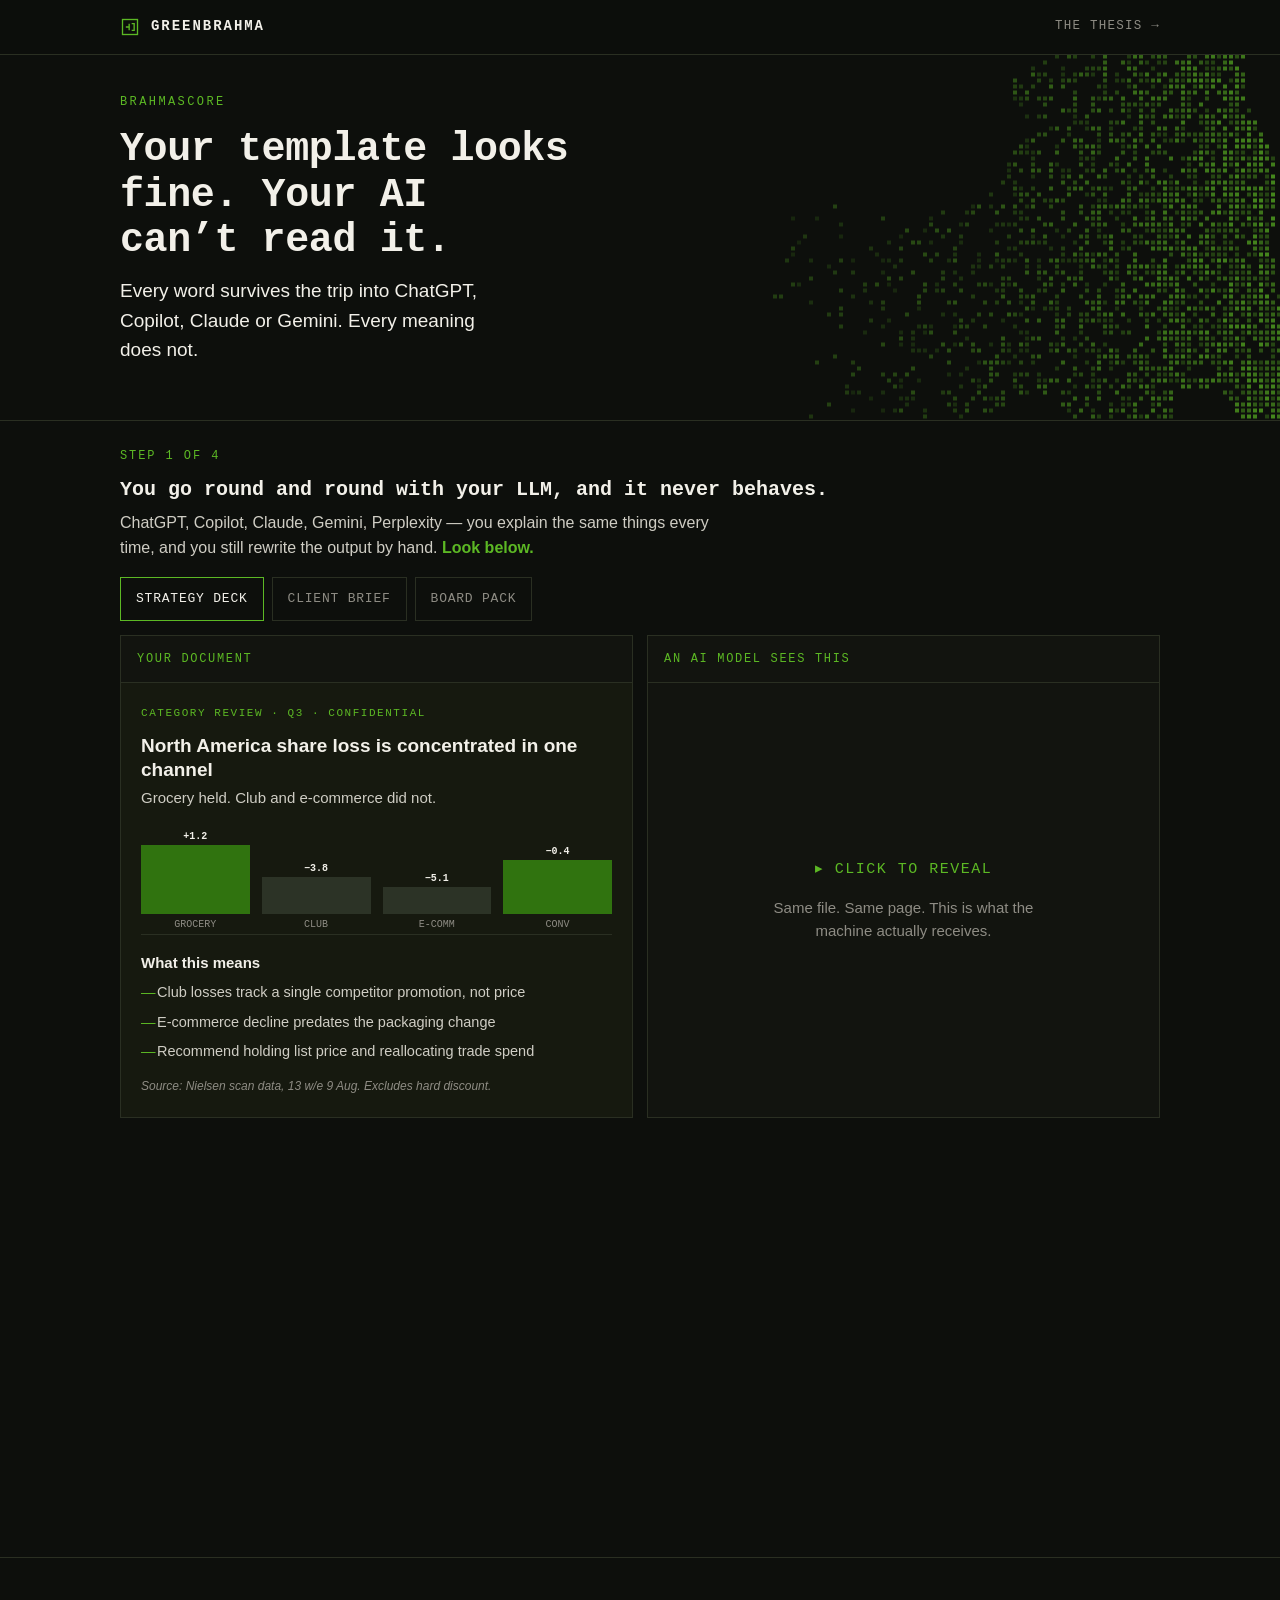
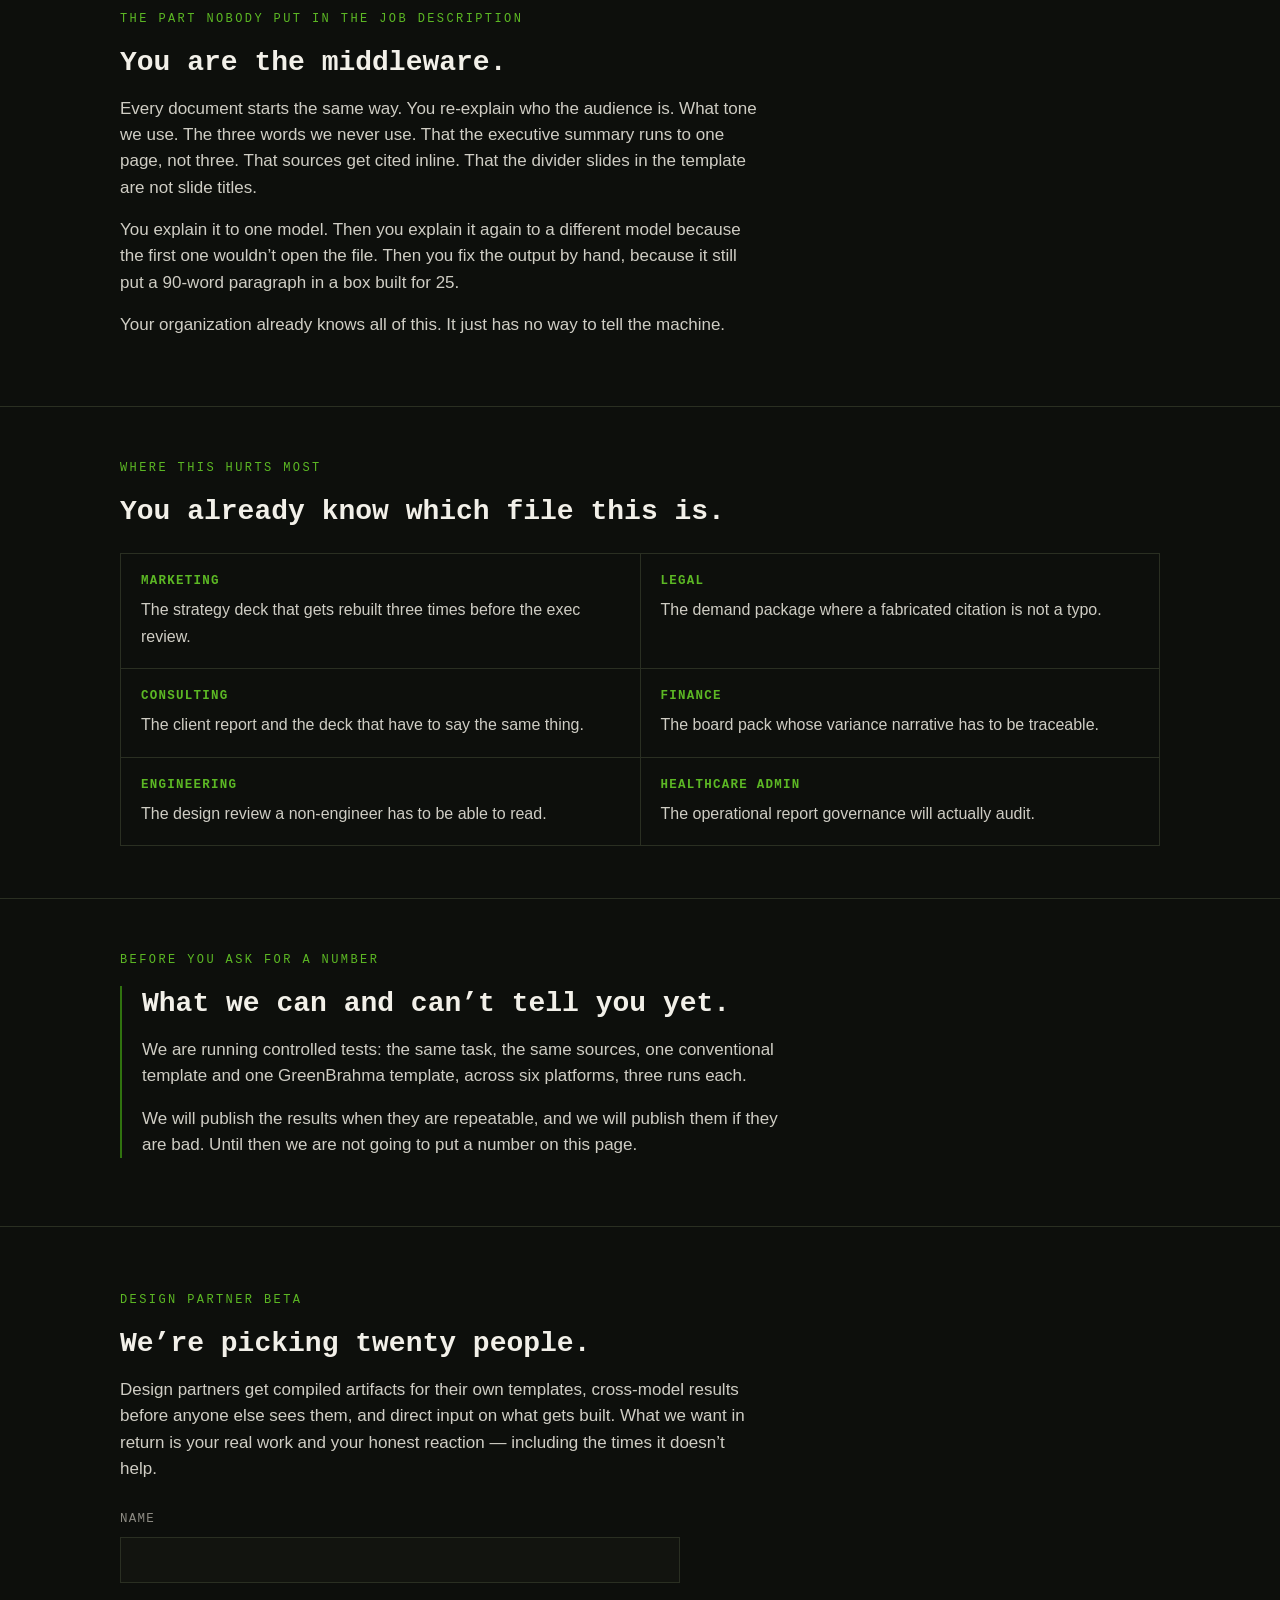
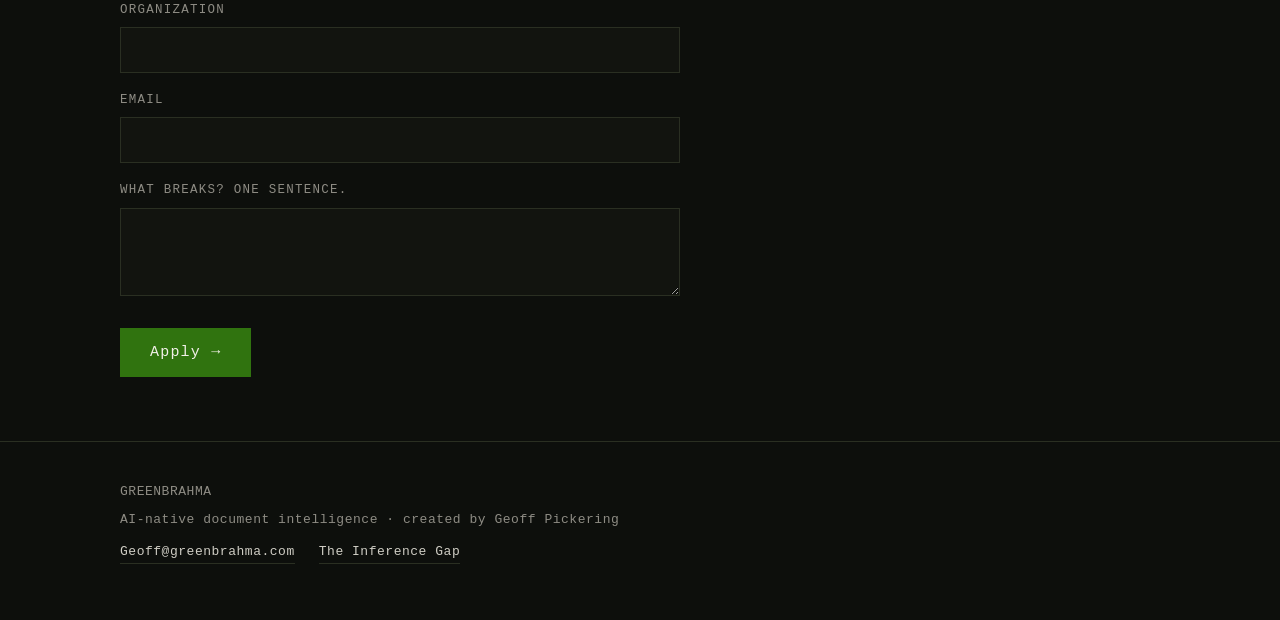
==== index.html @ 303eace9 "Hero: dithered mark as persistent background band; remove intro splash - the mark is sampled into a " ====
<!DOCTYPE html>
<html lang="en">
<head>
<meta charset="UTF-8" />
<meta name="viewport" content="width=device-width, initial-scale=1.0" />
<title>GreenBrahma — Make your templates readable by AI</title>
<meta name="description" content="Your Word and PowerPoint templates look fine to a person and mean almost nothing to a machine. See what an AI model actually receives." />
<meta property="og:type" content="website" />
<meta property="og:title" content="Your template looks fine. Your AI can't read it." />
<meta property="og:description" content="Every word survives. Every meaning does not. See what an AI model actually receives from your document." />

<style>
  :root{
    --ground:#0d0f0c;
    --ground-2:#12140f;
    --paper:#16190f;
    --ink:#f2f0e9;
    --ink-2:#cfcdc4;
    --ink-dim:#8e8c84;
    --green:#30730f;
    --green-lit:#5cb824;
    --rule:#2a2f22;
    --mono:'SFMono-Regular',ui-monospace,'Menlo','Consolas','Liberation Mono',monospace;
    --sans:-apple-system,BlinkMacSystemFont,'Segoe UI',Helvetica,Arial,sans-serif;
  }
  *{box-sizing:border-box;margin:0;padding:0}
  html{scroll-behavior:smooth}
  body{background:var(--ground);color:var(--ink);font-family:var(--sans);
    font-size:17px;line-height:1.55;-webkit-font-smoothing:antialiased;overflow-x:hidden}
  .wrap{max-width:1080px;margin:0 auto;padding:0 20px}
  .dim{color:var(--ink-2)}

  header{border-bottom:1px solid var(--rule);padding:16px 0;position:sticky;top:0;
    background:rgba(13,15,12,.94);backdrop-filter:blur(6px);z-index:20}
  header .wrap{display:flex;align-items:center;justify-content:space-between;gap:16px}
  .brand{display:flex;align-items:center;gap:11px;font-family:var(--mono);
    letter-spacing:.14em;font-size:14px;font-weight:600}
  .glyph{width:20px;height:20px;flex:none}
  .navback{font-family:var(--mono);font-size:12.5px;letter-spacing:.1em;
    color:var(--ink-dim);text-decoration:none}
  .navback:hover{color:var(--ink)}

  section{padding:52px 0;border-bottom:1px solid var(--rule)}
  section.hero{padding:26px 0 44px;border-bottom:1px solid var(--rule)}
  .eyebrow{font-family:var(--mono);font-size:12px;letter-spacing:.2em;
    text-transform:uppercase;color:var(--green-lit);margin-bottom:16px}
  h1{font-family:var(--mono);font-weight:600;font-size:clamp(26px,4.6vw,40px);
    line-height:1.14;letter-spacing:-.01em;margin-bottom:14px;max-width:20ch}
  h2{font-family:var(--mono);font-weight:600;font-size:clamp(21px,3.4vw,28px);
    line-height:1.25;margin-bottom:16px}
  p{margin-bottom:16px;max-width:68ch;color:var(--ink-2)}
  p.lead{font-size:19px;color:var(--ink);margin-bottom:22px}

 ---------- */
.primary{border:1px solid var(--green);background:var(--ground-2);
  padding:20px 22px;margin-bottom:16px}
.step{font-family:var(--mono);font-size:12px;letter-spacing:.16em;
  color:var(--green-lit);margin-bottom:10px}
.primary h2{font-size:20px;line-height:1.35;font-weight:600;margin-bottom:8px}
.primary p{color:var(--ink-2);font-size:16px;max-width:70ch}
.primary .cue{color:var(--green-lit);font-weight:600}

/* ---------- doc tabs ---------- */
.tabs{display:flex;flex-wrap:wrap;gap:8px;margin-bottom:14px}
.tab{font-family:var(--mono);font-size:13px;letter-spacing:.06em;background:transparent;
  color:var(--ink-dim);border:1px solid var(--rule);padding:11px 15px;cursor:pointer;
  min-height:44px}
.tab[aria-pressed="true"]{color:var(--ink);border-color:var(--green-lit)}
.tab:hover{color:var(--ink)}
.tab:focus-visible{outline:2px solid var(--green-lit);outline-offset:2px}

/* ---------- panes ---------- */
.panes{display:grid;grid-template-columns:1fr;gap:14px}
@media(min-width:900px){.panes{grid-template-columns:1fr 1fr}}
.pane{border:1px solid var(--rule);background:var(--ground-2);display:flex;flex-direction:column}
.pane-head{font-family:var(--mono);font-size:12px;letter-spacing:.14em;color:var(--green-lit);
  padding:14px 16px;border-bottom:1px solid var(--rule)}
.paper{background:var(--paper);padding:22px 20px;flex:1;min-height:340px;position:relative;
  overflow:hidden}

/* ---------- the closed right pane ---------- */
.shut{all:unset;display:flex;flex-direction:column;align-items:center;justify-content:center;
  gap:14px;flex:1;min-height:340px;cursor:pointer;background:var(--ground-2);
  text-align:center;padding:30px}
.shut:focus-visible{outline:2px solid var(--green-lit);outline-offset:-4px}
.shut .lock{font-family:var(--mono);font-size:15px;letter-spacing:.1em;color:var(--green-lit)}
.shut .hint{font-size:15px;color:var(--ink-dim);max-width:32ch}
.shut:hover .lock{color:var(--ink)}

/* ---------- document rendering: human ---------- */
.d-title{font-size:19px;font-weight:700;line-height:1.25;margin-bottom:4px}
.d-kicker{font-family:var(--mono);font-size:11px;letter-spacing:.14em;color:var(--green-lit);
  margin-bottom:12px}
.d-sub{font-size:15px;color:var(--ink-2);margin-bottom:16px}
.d-h{font-size:15px;font-weight:700;margin:16px 0 7px}
.d-p{font-size:14.5px;color:var(--ink-2);margin-bottom:9px}
.d-li{font-size:14.5px;color:var(--ink-2);margin:0 0 7px 16px;position:relative}
.d-li:before{content:"—";position:absolute;left:-16px;color:var(--green-lit)}
.d-note{font-size:12px;color:var(--ink-dim);margin-top:14px;font-style:italic}

.chart{display:flex;align-items:flex-end;gap:12px;height:110px;margin:14px 0 6px;
  padding-bottom:20px;border-bottom:1px solid var(--rule);position:relative}
.bar{flex:1;background:var(--green);position:relative}
.bar.alt{background:#2c3326}
.bar span{position:absolute;bottom:-19px;left:0;right:0;text-align:center;
  font-family:var(--mono);font-size:10px;color:var(--ink-dim)}
.bar b{position:absolute;top:-16px;left:0;right:0;text-align:center;
  font-family:var(--mono);font-size:10px;color:var(--ink)}

.tbl{width:100%;border-collapse:collapse;margin:12px 0;font-size:13.5px}
.tbl th{font-family:var(--mono);font-size:10.5px;letter-spacing:.1em;color:var(--green-lit);
  text-align:left;padding:6px 8px;border-bottom:1px solid var(--rule)}
.tbl td{padding:6px 8px;border-bottom:1px solid var(--rule);color:var(--ink-2)}
.tbl td.num{text-align:right;font-family:var(--mono)}
.tbl td.neg{color:#c9662b}

/* ---------- document rendering: machine ---------- */
/* every element flattens to identical, undifferentiated text */
.machine .d-title,.machine .d-h,.machine .d-sub,.machine .d-p,
.machine .d-li,.machine .d-note,.machine .d-kicker{
  font-size:14px !important;font-weight:400 !important;font-style:normal !important;
  color:var(--ink-dim) !important;letter-spacing:0 !important;margin:0 0 8px 0 !important;
  line-height:1.5 !important;font-family:var(--sans) !important}
.machine .d-li:before{content:"";}
.machine .chart,.machine .tbl{display:none}
.machine .flat{border:1px dashed #3f4636;padding:10px 12px;margin:10px 0;
  font-family:var(--mono);font-size:12px;color:var(--green-lit)}
.machine .q{display:block;font-family:var(--mono);font-size:11.5px;color:var(--green-lit);
  margin:2px 0 12px}

/* wipe reveal */
.wipe{position:absolute;inset:0;background:var(--ink);transform-origin:left;
  transform:scaleX(1);pointer-events:none}
.wiping .wipe{animation:sweep 900ms cubic-bezier(.6,0,.3,1) forwards}
@keyframes sweep{0%{transform:scaleX(1)}100%{transform:scaleX(0);transform-origin:right}}

/* ---------- verdict ---------- */
.verdict{border-left:2px solid var(--green);padding:14px 0 14px 18px;margin-top:16px;
  opacity:0;transition:opacity 500ms ease}
.verdict.on{opacity:1}
.verdict p{font-size:16px;color:var(--ink-2);max-width:74ch}
.verdict b{color:var(--ink)}

/* ---------- model row ---------- */
.models{margin-top:18px;padding-top:16px;border-top:1px solid var(--rule);
  opacity:0;transition:opacity 500ms ease}
.models.on{opacity:1}
.models-label{font-family:var(--mono);font-size:11.5px;letter-spacing:.14em;
  color:var(--ink-dim);margin-bottom:10px}
.mrow{display:flex;flex-wrap:wrap;gap:8px}
.m{font-family:var(--mono);font-size:12.5px;color:var(--ink-dim);border:1px solid var(--rule);
  padding:10px 13px;background:transparent;min-height:42px;cursor:not-allowed}
.m[data-live="1"]{color:var(--ink);border-color:var(--green-lit);cursor:pointer}
.pending{font-size:13.5px;color:var(--ink-dim);margin-top:10px;font-style:italic}

.reset{font-family:var(--mono);font-size:12.5px;background:transparent;color:var(--green-lit);
  border:none;cursor:pointer;padding:10px 2px;letter-spacing:.06em;margin-top:6px}


  /* ---------- dithered mark band ---------- */
  .band{position:relative;overflow:hidden;padding:38px 0 34px;
    border-bottom:1px solid var(--rule)}
  .band .wrap{position:relative;z-index:2}
  #dither{position:absolute;top:50%;right:-6%;transform:translateY(-50%);
    z-index:1;pointer-events:none;opacity:.9}
  @media(max-width:860px){
    #dither{right:-18%;opacity:.42}
    .band{padding:30px 0 26px}
  }
  .band h1{margin-bottom:12px}
  .band .lead{max-width:34ch}

  .verticals{display:grid;grid-template-columns:1fr;gap:1px;background:var(--rule);
    border:1px solid var(--rule);margin-top:24px}
  @media(min-width:720px){.verticals{grid-template-columns:1fr 1fr}}
  .v{background:var(--ground);padding:18px 20px}
  .v b{display:block;font-family:var(--mono);font-size:12.5px;letter-spacing:.1em;
    color:var(--green-lit);font-weight:600;margin-bottom:6px}
  .v span{color:var(--ink-2);font-size:16px}

  .honest{border-left:2px solid var(--green);padding-left:20px}

  .cta-band{padding:64px 0}
  form{margin-top:28px;max-width:560px}
  label{display:block;font-family:var(--mono);font-size:12.5px;letter-spacing:.1em;
    text-transform:uppercase;color:var(--ink-dim);margin:18px 0 7px}
  input,textarea{width:100%;background:var(--ground-2);border:1px solid var(--rule);
    color:var(--ink);font-family:var(--sans);font-size:16px;padding:13px 15px;border-radius:0}
  input:focus,textarea:focus{outline:none;border-color:var(--green-lit)}
  textarea{resize:vertical;min-height:88px}
  button[type=submit]{margin-top:24px;background:var(--green);color:var(--ink);
    font-family:var(--mono);font-size:15px;letter-spacing:.08em;border:none;
    padding:16px 30px;cursor:pointer;transition:background .15s;min-height:48px}
  button[type=submit]:hover{background:var(--green-lit);color:var(--ground)}

  footer{padding:40px 0 56px;color:var(--ink-dim);font-family:var(--mono);
    font-size:13px;letter-spacing:.04em}
  footer a{color:var(--ink-2);text-decoration:none;border-bottom:1px solid var(--rule)}
  footer a:hover{color:var(--ink)}
  .foot-row{display:flex;gap:24px;flex-wrap:wrap;margin-top:12px}
  .sr{position:absolute;width:1px;height:1px;overflow:hidden;clip:rect(0,0,0,0)}
  ::selection{background:var(--green);color:var(--ink)}
</style>
</head>
<body>




<header>
  <div class="wrap">
    <div class="brand">
      <svg class="glyph" viewBox="0 0 24 24" fill="none" stroke="#5cb824" stroke-width="1.6">
        <rect x="3" y="3" width="18" height="18"/>
        <path d="M7 12 L11 12 M11 8 L11 16 M14 8 L17 8 L17 16 L14 16"/>
      </svg>
      GREENBRAHMA
    </div>
    <a class="navback" href="/thesis.html">THE THESIS &rarr;</a>
  </div>
</header>

<section class="band">
  <canvas id="dither" aria-hidden="true"></canvas>
  <div class="wrap">
    <div class="eyebrow">BrahmaScore</div>
    <h1>Your template looks fine. Your AI can&rsquo;t&nbsp;read&nbsp;it.</h1>
    <p class="lead">Every word survives the trip into ChatGPT, Copilot, Claude or Gemini.
      Every meaning does not.</p>
  </div>
</section>

<section class="hero">
  <div class="wrap">
<!-- PRIMARY NARRATION PANEL -->
  <div class="primary" id="primary" aria-live="polite">
    <div class="step" id="pstep">STEP 1 OF 4</div>
    <h2 id="phead">You go round and round with your LLM, and it never behaves.</h2>
    <p id="pbody">ChatGPT, Copilot, Claude, Gemini, Perplexity — you explain the same things every
      time, and you still rewrite the output by hand. <span class="cue">Look below.</span></p>
  </div>

  <!-- DOC TABS -->
  <div class="tabs" role="group" aria-label="Choose a document">
    <button class="tab" data-doc="deck" aria-pressed="true">STRATEGY DECK</button>
    <button class="tab" data-doc="brief" aria-pressed="false">CLIENT BRIEF</button>
    <button class="tab" data-doc="board" aria-pressed="false">BOARD PACK</button>
  </div>

  <!-- PANES -->
  <div class="panes">
    <div class="pane">
      <div class="pane-head">YOUR DOCUMENT</div>
      <div class="paper" id="human"></div>
    </div>

    <div class="pane" id="rightpane">
      <div class="pane-head">AN AI MODEL SEES THIS</div>
      <button class="shut" id="shut">
        <span class="lock">▸ CLICK TO REVEAL</span>
        <span class="hint">Same file. Same page. This is what the machine actually receives.</span>
      </button>
      <div class="paper machine" id="machine" hidden><div class="wipe"></div></div>
    </div>
  </div>

  <!-- VERDICT -->
  <div class="verdict" id="verdict">
    <p><b>Nothing on the right is missing — it's all still there.</b> What's gone is every signal
      that told a person what any of it <i>meant</i>. No heading is a heading. The chart is an
      image with no data behind it. Nothing marks a finding, a source, or a limit. The model has
      to guess all of it, and it guesses confidently. That's the rewrite you do every time.</p>
  </div>

  <!-- MODEL ROW -->
  <div class="models" id="models">
    <div class="models-label">DOES EVERY MODEL SEE IT THE SAME WAY?</div>
    <div class="mrow">
      <button class="m">MICROSOFT COPILOT</button>
      <button class="m">CHATGPT</button>
      <button class="m">CLAUDE</button>
      <button class="m">GEMINI</button>
      <button class="m">GEMINI NOTEBOOK</button>
      <button class="m">PERPLEXITY</button>
    </div>
    <p class="pending">No. They differ, and the differences matter. We're measuring exactly how —
      same file, same task, three runs each — and these become live when the results are
      repeatable. We publish them either way.</p>
    <button class="reset" id="reset">↻ START OVER</button>
  </div>
  </div>
</section>

<section>
  <div class="wrap">
    <div class="eyebrow">The part nobody put in the job description</div>
    <h2>You are the middleware.</h2>
    <p>Every document starts the same way. You re-explain who the audience is. What tone we use.
      The three words we never use. That the executive summary runs to one page, not three. That
      sources get cited inline. That the divider slides in the template are not slide titles.</p>
    <p>You explain it to one model. Then you explain it again to a different model because the
      first one wouldn&rsquo;t open the file. Then you fix the output by hand, because it still put a
      90-word paragraph in a box built for 25.</p>
    <p>Your organization already knows all of this. It just has no way to tell the machine.</p>
  </div>
</section>

<section>
  <div class="wrap">
    <div class="eyebrow">Where this hurts most</div>
    <h2>You already know which file this is.</h2>
    <div class="verticals">
      <div class="v"><b>MARKETING</b><span>The strategy deck that gets rebuilt three times before the exec review.</span></div>
      <div class="v"><b>LEGAL</b><span>The demand package where a fabricated citation is not a typo.</span></div>
      <div class="v"><b>CONSULTING</b><span>The client report and the deck that have to say the same thing.</span></div>
      <div class="v"><b>FINANCE</b><span>The board pack whose variance narrative has to be traceable.</span></div>
      <div class="v"><b>ENGINEERING</b><span>The design review a non-engineer has to be able to read.</span></div>
      <div class="v"><b>HEALTHCARE ADMIN</b><span>The operational report governance will actually audit.</span></div>
    </div>
  </div>
</section>

<section>
  <div class="wrap">
    <div class="eyebrow">Before you ask for a number</div>
    <div class="honest">
      <h2>What we can and can&rsquo;t tell you yet.</h2>
      <p>We are running controlled tests: the same task, the same sources, one conventional
        template and one GreenBrahma template, across six platforms, three runs each.</p>
      <p>We will publish the results when they are repeatable, and we will publish them if they
        are bad. Until then we are not going to put a number on this page.</p>
    </div>
  </div>
</section>

<section class="cta-band" id="apply">
  <div class="wrap">
    <div class="eyebrow">Design partner beta</div>
    <h2>We&rsquo;re picking twenty people.</h2>
    <p>Design partners get compiled artifacts for their own templates, cross-model results before
      anyone else sees them, and direct input on what gets built. What we want in return is your
      real work and your honest reaction &mdash; including the times it doesn&rsquo;t help.</p>

    <form name="engage" method="POST" data-netlify="true" action="/thanks.html" netlify-honeypot="bot-field">
      <input type="hidden" name="form-name" value="engage" />
      <p style="display:none"><label>Don&rsquo;t fill this: <input name="bot-field" /></label></p>
      <label for="name">Name</label>
      <input id="name" name="name" type="text" required />
      <label for="company">Organization</label>
      <input id="company" name="company" type="text" required />
      <label for="email">Email</label>
      <input id="email" name="email" type="email" required />
      <label for="where">What breaks? One sentence.</label>
      <textarea id="where" name="where" required></textarea>
      <button type="submit">Apply &rarr;</button>
    </form>
  </div>
</section>

<footer>
  <div class="wrap">
    <div>GREENBRAHMA</div>
    <div style="margin-top:8px">AI-native document intelligence &middot; created by Geoff Pickering</div>
    <div class="foot-row">
      <a href="mailto:Geoff@greenbrahma.com">Geoff@greenbrahma.com</a>
      <a href="/thesis.html">The Inference Gap</a>
    </div>
  </div>
</footer>

<script>
/* ---------- dithered mark: sampled cells, density ramps left to right ---------- */
(function(){
  var cv = document.getElementById('dither');
  if(!cv || !cv.getContext) return;
  var ctx = cv.getContext('2d');
  var reduced = window.matchMedia && window.matchMedia('(prefers-reduced-motion: reduce)').matches;
  var cells = [], W = 0, H = 0, CELL = 4, GAP = 6, raf = null;

  var img = new Image();
  img.onerror = function(){ cv.style.display = 'none'; };
  img.onload = build;
  img.src = '/bull-mark.png';

  function build(){
    var vw = window.innerWidth;
    W = Math.round(Math.min(vw * (vw < 860 ? 0.92 : 0.58), 620));
    H = Math.round(W * (img.height / img.width));
    GAP = vw < 520 ? 5 : 6;
    CELL = vw < 520 ? 3 : 4;

    var dpr = Math.min(window.devicePixelRatio || 1, 2);
    cv.width = W * dpr; cv.height = H * dpr;
    cv.style.width = W + 'px'; cv.style.height = H + 'px';
    ctx.setTransform(dpr, 0, 0, dpr, 0, 0);

    /* sample the source once, offscreen */
    var off = document.createElement('canvas');
    off.width = W; off.height = H;
    var octx = off.getContext('2d');
    octx.drawImage(img, 0, 0, W, H);
    var d;
    try { d = octx.getImageData(0, 0, W, H).data; }
    catch(e){ cv.style.display = 'none'; return; }

    cells = [];
    for(var y = 0; y < H; y += GAP){
      for(var x = 0; x < W; x += GAP){
        var i = ((y | 0) * W + (x | 0)) * 4;
        var a = d[i + 3];
        if(a < 90) continue;
        /* density ramp: sparse at the left where the headline sits, solid at the right edge */
        var ramp = Math.pow(x / W, 1.55);
        var keep = 0.06 + ramp * 0.98;
        if(Math.random() > keep) continue;
        cells.push({
          x: x, y: y,
          base: 0.30 + ramp * 0.62,
          ph: Math.random() * Math.PI * 2,
          sp: 0.4 + Math.random() * 0.9
        });
      }
    }
    if(!cells.length){ cv.style.display = 'none'; return; }
    if(reduced){ draw(0); return; }
    if(raf) cancelAnimationFrame(raf);
    start = null;
    raf = requestAnimationFrame(loop);
  }

  function draw(t){
    ctx.clearRect(0, 0, W, H);
    for(var k = 0; k < cells.length; k++){
      var c = cells[k];
      var shimmer = reduced ? 1 : (0.72 + 0.28 * Math.sin(t * 0.0011 * c.sp + c.ph));
      ctx.globalAlpha = Math.max(0, Math.min(1, c.base * shimmer));
      ctx.fillStyle = '#5cb824';
      ctx.fillRect(c.x, c.y, CELL, CELL);
    }
    ctx.globalAlpha = 1;
  }

  var start = null, last = 0;
  function loop(ts){
    if(start === null) start = ts;
    var t = ts - start;
    if(t - last > 55){ draw(t); last = t; }   /* ~18fps is plenty for a shimmer */
    raf = requestAnimationFrame(loop);
  }

  var rt;
  window.addEventListener('resize', function(){
    clearTimeout(rt);
    rt = setTimeout(function(){ if(img.complete) build(); }, 200);
  });
})();

(function(){
  var DOCS = {
    deck: {
      human:
        '<div class="d-kicker">CATEGORY REVIEW · Q3 · CONFIDENTIAL</div>'+
        '<div class="d-title">North America share loss is concentrated in one channel</div>'+
        '<div class="d-sub">Grocery held. Club and e-commerce did not.</div>'+
        '<div class="chart">'+
          '<div class="bar" style="height:78%"><b>+1.2</b><span>GROCERY</span></div>'+
          '<div class="bar alt" style="height:42%"><b>−3.8</b><span>CLUB</span></div>'+
          '<div class="bar alt" style="height:30%"><b>−5.1</b><span>E-COMM</span></div>'+
          '<div class="bar" style="height:61%"><b>−0.4</b><span>CONV</span></div>'+
        '</div>'+
        '<div class="d-h">What this means</div>'+
        '<div class="d-li">Club losses track a single competitor promotion, not price</div>'+
        '<div class="d-li">E-commerce decline predates the packaging change</div>'+
        '<div class="d-li">Recommend holding list price and reallocating trade spend</div>'+
        '<div class="d-note">Source: Nielsen scan data, 13 w/e 9 Aug. Excludes hard discount.</div>',
      machine:
        '<div class="d-kicker">CATEGORY REVIEW · Q3 · CONFIDENTIAL</div>'+
        '<span class="q">? label, classification, or body text</span>'+
        '<div class="d-title">North America share loss is concentrated in one channel</div>'+
        '<span class="q">? title, finding, or first sentence</span>'+
        '<div class="d-sub">Grocery held. Club and e-commerce did not.</div>'+
        '<div class="flat">[ IMAGE — no alt text, no underlying values ]<br>'+
          '? four numbers exist on screen and nowhere in the file</div>'+
        '<div class="d-h">What this means</div>'+
        '<span class="q">? heading or statement</span>'+
        '<div class="d-li">Club losses track a single competitor promotion, not price</div>'+
        '<div class="d-li">E-commerce decline predates the packaging change</div>'+
        '<div class="d-li">Recommend holding list price and reallocating trade spend</div>'+
        '<span class="q">? which of these is fact, which is inference, which is the recommendation</span>'+
        '<div class="d-note">Source: Nielsen scan data, 13 w/e 9 Aug. Excludes hard discount.</div>'+
        '<span class="q">? attribution not linked to any claim above</span>'
    },
    brief: {
      human:
        '<div class="d-kicker">CLIENT BRIEF · SCIPAB</div>'+
        '<div class="d-title">Meridian Health — Q4 enrollment campaign</div>'+
        '<div class="d-h">Situation</div>'+
        '<div class="d-p">Meridian enters open enrollment with 11% more plan options than last year and the same media budget.</div>'+
        '<div class="d-h">Complication</div>'+
        '<div class="d-p">Broker-led acquisition has flattened for three consecutive quarters while direct-to-consumer cost per enrollment has risen 34%.</div>'+
        '<div class="d-h">Implication</div>'+
        '<div class="d-p">Holding both channels at current spend delivers roughly 8,000 fewer enrollments than plan.</div>'+
        '<div class="d-h">Position</div>'+
        '<div class="d-p">Consolidate spend behind the two plans that convert without broker involvement.</div>'+
        '<div class="d-h">Action</div>'+
        '<div class="d-p">Approve a reallocation of $2.4M from broker co-op to direct performance media by 14 September.</div>'+
        '<div class="d-h">Benefit</div>'+
        '<div class="d-p">Recovers the enrollment gap and lowers blended acquisition cost into next plan year.</div>',
      machine:
        '<div class="d-kicker">CLIENT BRIEF · SCIPAB</div>'+
        '<div class="d-title">Meridian Health — Q4 enrollment campaign</div>'+
        '<span class="q">? six sections follow — the file does not say they are a sequence</span>'+
        '<div class="d-h">Situation</div>'+
        '<div class="d-p">Meridian enters open enrollment with 11% more plan options than last year and the same media budget.</div>'+
        '<div class="d-h">Complication</div>'+
        '<div class="d-p">Broker-led acquisition has flattened for three consecutive quarters while direct-to-consumer cost per enrollment has risen 34%.</div>'+
        '<span class="q">? "Complication" is a heading here and a body word elsewhere</span>'+
        '<div class="d-h">Implication</div>'+
        '<div class="d-p">Holding both channels at current spend delivers roughly 8,000 fewer enrollments than plan.</div>'+
        '<div class="d-h">Position</div>'+
        '<div class="d-p">Consolidate spend behind the two plans that convert without broker involvement.</div>'+
        '<div class="d-h">Action</div>'+
        '<div class="d-p">Approve a reallocation of $2.4M from broker co-op to direct performance media by 14 September.</div>'+
        '<span class="q">? the one line that is a decision request is not marked as one</span>'+
        '<div class="d-h">Benefit</div>'+
        '<div class="d-p">Recovers the enrollment gap and lowers blended acquisition cost into next plan year.</div>'
    },
    board: {
      human:
        '<div class="d-kicker">BOARD PACK · ITEM 4 · FINANCE</div>'+
        '<div class="d-title">Chair\'s note</div>'+
        '<div class="d-p">The quarter came in below plan on revenue and ahead on contribution margin. The shortfall is concentrated in the enterprise renewal cohort and is, in the view of management, timing rather than loss.</div>'+
        '<div class="d-p">We are not proposing a change to full-year guidance at this meeting.</div>'+
        '<div class="d-h">Variance to plan</div>'+
        '<table class="tbl"><tr><th>Line</th><th>Plan</th><th>Actual</th><th>Var</th></tr>'+
        '<tr><td>Revenue</td><td class="num">14.80</td><td class="num">13.62</td><td class="num neg">(1.18)</td></tr>'+
        '<tr><td>Gross profit</td><td class="num">11.84</td><td class="num">11.29</td><td class="num neg">(0.55)</td></tr>'+
        '<tr><td>Opex</td><td class="num">9.90</td><td class="num">9.11</td><td class="num">0.79</td></tr>'+
        '<tr><td>EBITDA</td><td class="num">1.94</td><td class="num">2.18</td><td class="num">0.24</td></tr></table>'+
        '<div class="d-note">$M. Unaudited. Prepared on the same basis as the prior period.</div>',
      machine:
        '<div class="d-kicker">BOARD PACK · ITEM 4 · FINANCE</div>'+
        '<div class="d-title">Chair\'s note</div>'+
        '<div class="d-p">The quarter came in below plan on revenue and ahead on contribution margin. The shortfall is concentrated in the enterprise renewal cohort and is, in the view of management, timing rather than loss.</div>'+
        '<span class="q">? "in the view of management" — opinion, not established fact</span>'+
        '<div class="d-p">We are not proposing a change to full-year guidance at this meeting.</div>'+
        '<div class="d-h">Variance to plan</div>'+
        '<div class="flat">[ TABLE — 4 columns × 4 rows ]<br>'+
          '? no units declared · ? parentheses may be negative or footnote<br>'+
          '? which column is authoritative · ? no rounding rule</div>'+
        '<div class="d-note">$M. Unaudited. Prepared on the same basis as the prior period.</div>'+
        '<span class="q">? the units are declared here, after the table, in a footnote</span>'
    }
  };

  var STEPS = [
    {s:'STEP 1 OF 4', h:'You go round and round with your LLM, and it never behaves.',
     b:'ChatGPT, Copilot, Claude, Gemini, Perplexity — you explain the same things every time, and you still rewrite the output by hand. <span class="cue">Look below.</span>'},
    {s:'STEP 2 OF 4', h:'Here\'s your document.',
     b:'A real one. <span class="cue">Click the three tabs</span> and find the one you actually made this week.'},
    {s:'STEP 3 OF 4', h:'That\'s what you see. Ready?',
     b:'<span class="cue">Click the panel on the right</span> — <i>An AI model sees this</i>.'},
    {s:'STEP 4 OF 4', h:'Every word survived. Every meaning did not.',
     b:'Read the two side by side. The green questions are the things your file never answered — so the model answers them itself.'}
  ];

  var human=document.getElementById('human'), machine=document.getElementById('machine'),
      shut=document.getElementById('shut'), rightpane=document.getElementById('rightpane'),
      verdict=document.getElementById('verdict'), models=document.getElementById('models'),
      reset=document.getElementById('reset'), tabs=document.querySelectorAll('.tab'),
      pstep=document.getElementById('pstep'), phead=document.getElementById('phead'),
      pbody=document.getElementById('pbody');
  var cur='deck', tabbed=0, revealed=false;

  function setStep(i){ pstep.textContent=STEPS[i].s; phead.textContent=STEPS[i].h;
    pbody.innerHTML=STEPS[i].b; }

  function renderHuman(){ human.innerHTML=DOCS[cur].human; }
  function renderMachine(){
    machine.innerHTML='<div class="wipe"></div>'+DOCS[cur].machine;
    machine.classList.remove('wiping');
    void machine.offsetWidth;
    machine.classList.add('wiping');
  }

  renderHuman(); setStep(0);
  setTimeout(function(){ if(!tabbed) setStep(1); }, 2600);

  tabs.forEach(function(t){
    t.addEventListener('click', function(){
      tabs.forEach(function(o){o.setAttribute('aria-pressed','false');});
      t.setAttribute('aria-pressed','true');
      cur=t.dataset.doc; tabbed++;
      renderHuman();
      if(revealed){ renderMachine(); }
      else if(tabbed>=2){ setStep(2); }
      else { setStep(1); }
    });
  });

  shut.addEventListener('click', function(){
    revealed=true;
    shut.hidden=true; shut.style.display='none';
    machine.hidden=false;
    renderMachine();
    setStep(3);
    setTimeout(function(){ verdict.classList.add('on'); models.classList.add('on'); }, 900);
  });

  reset.addEventListener('click', function(){
    revealed=false; tabbed=0;
    machine.hidden=true; shut.hidden=false; shut.style.display='';
    verdict.classList.remove('on'); models.classList.remove('on');
    setStep(0);
    window.scrollTo({top:0,behavior:'smooth'});
    setTimeout(function(){ if(!tabbed) setStep(1); }, 2600);
  });
})();
</script>
</body>
</html>
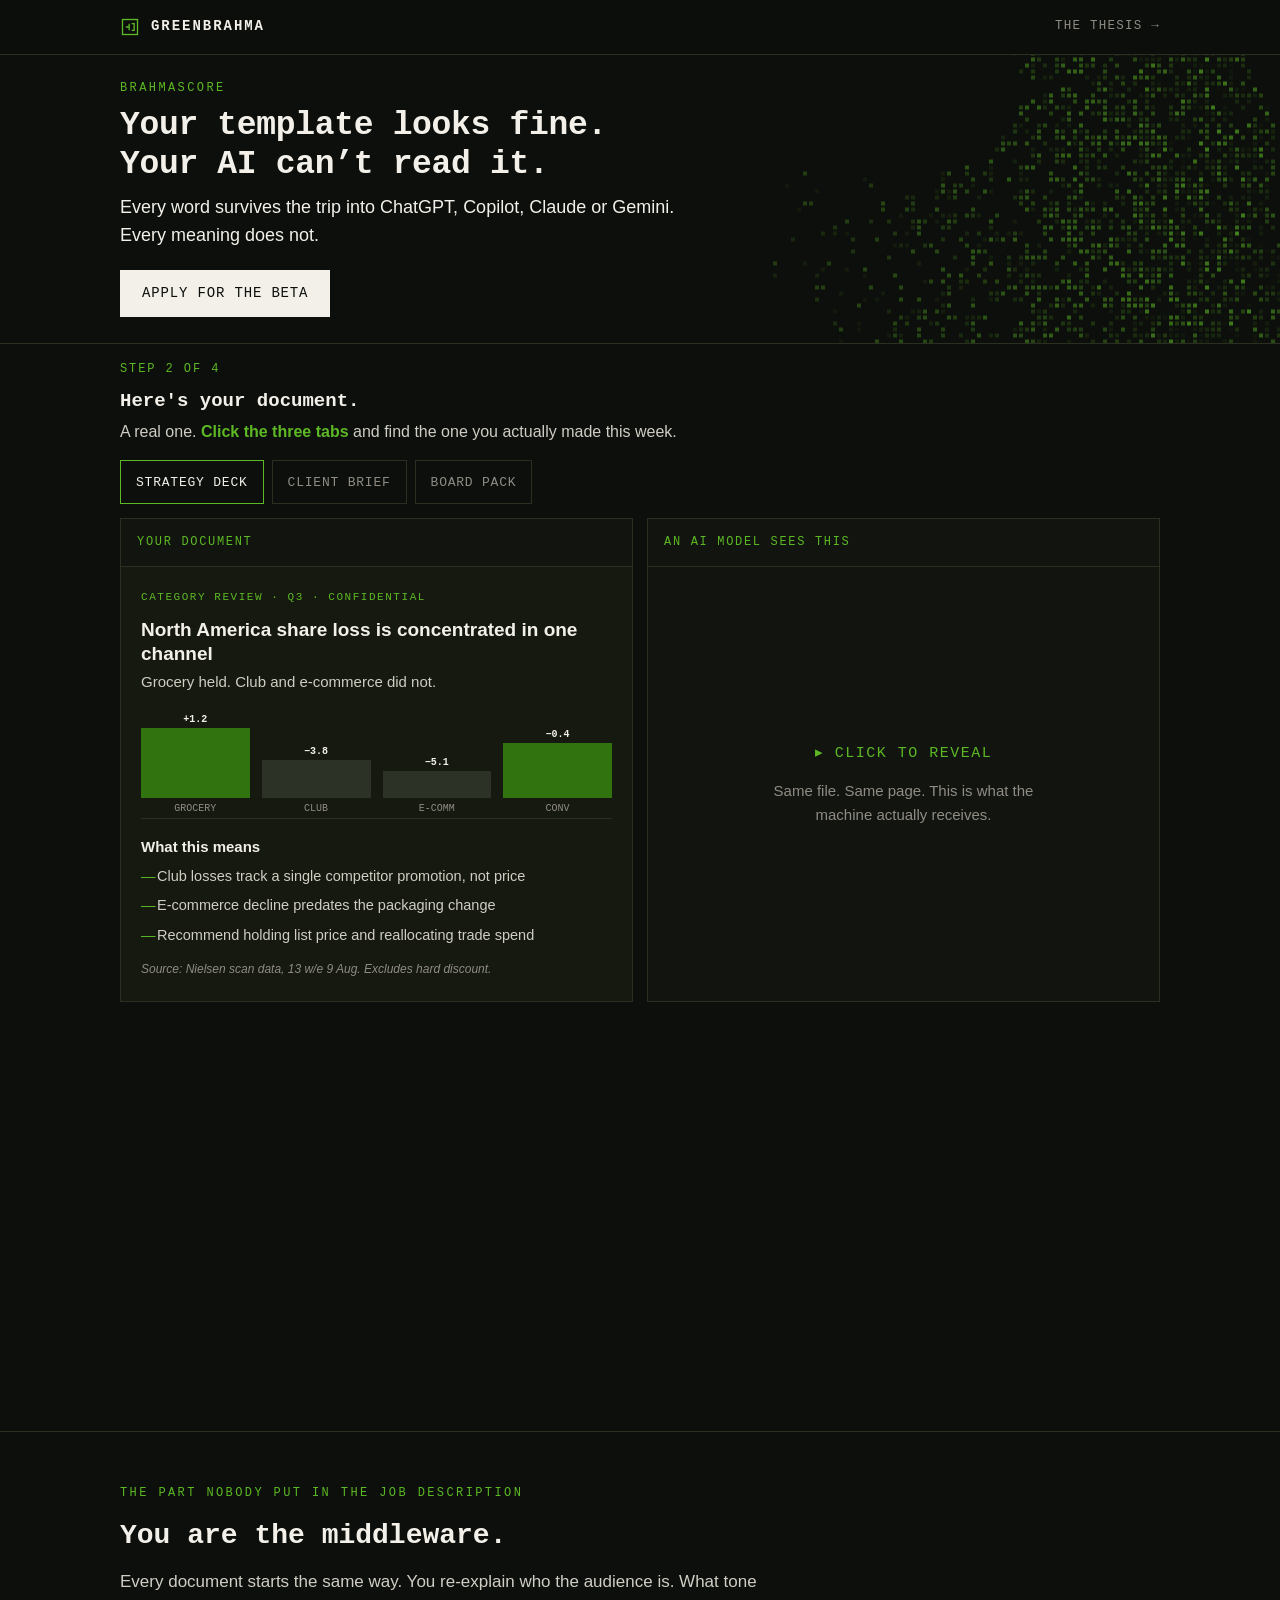
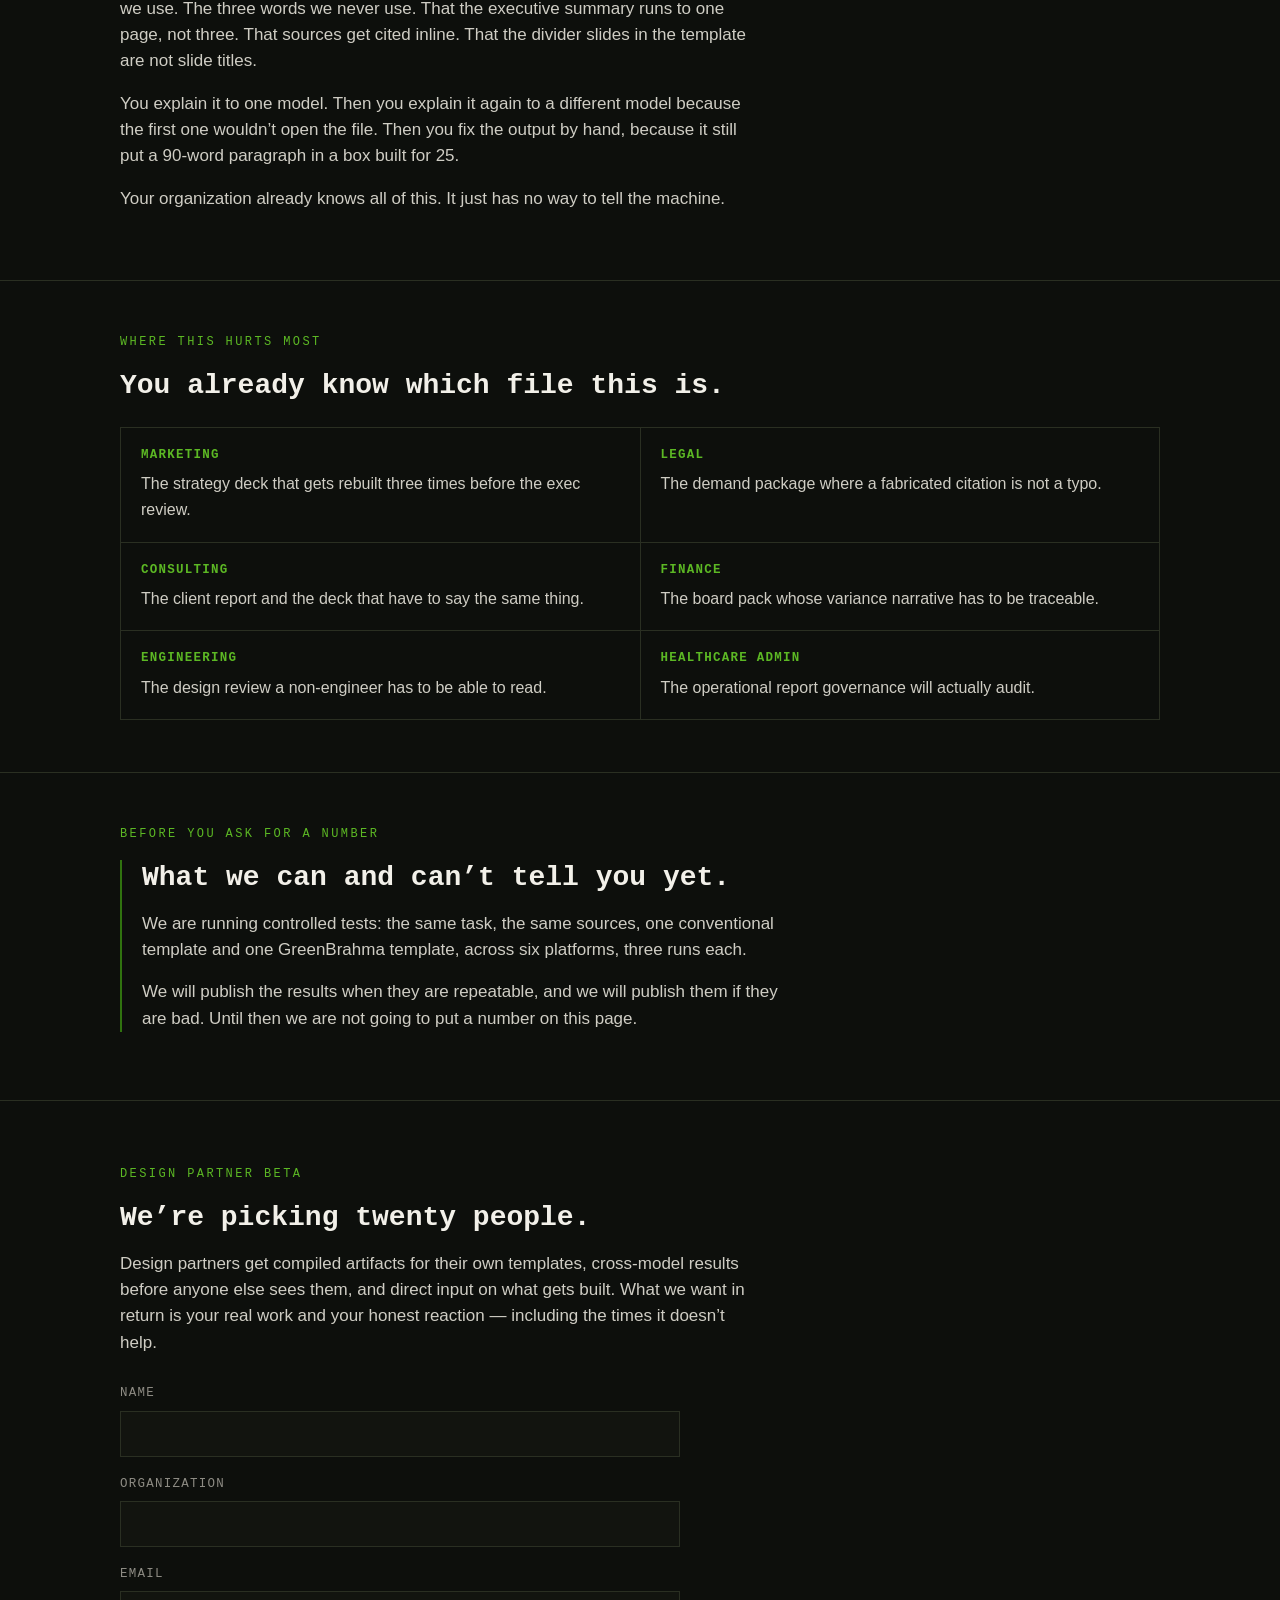
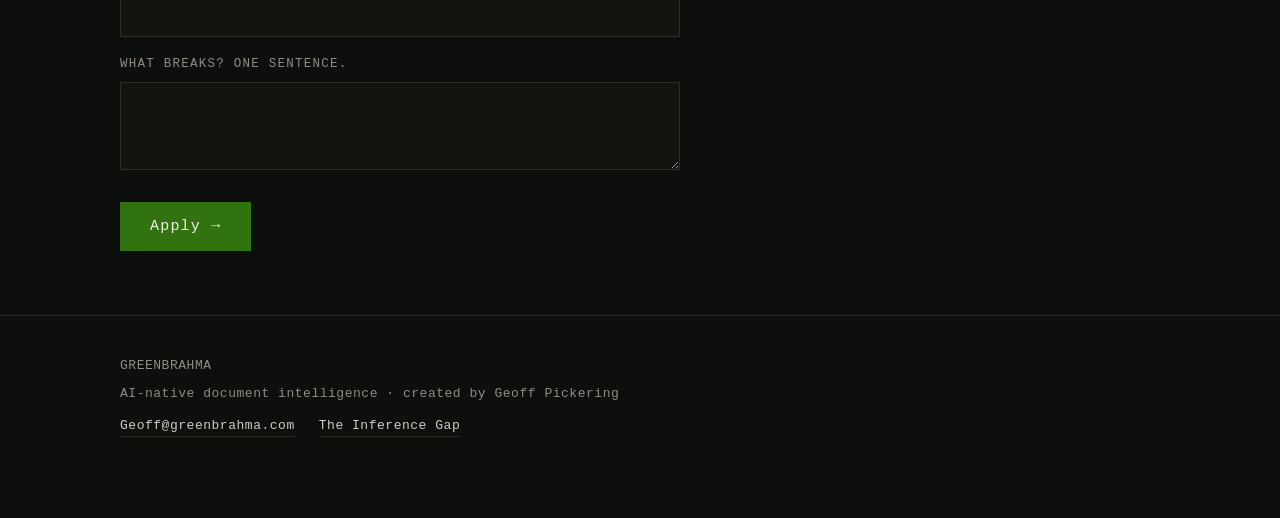
==== commit 9542216a: "Hero band: compress above the fold; make the dither build visible - H1 down from max 40px to 33px an" ====
--- a/index.html
+++ b/index.html
@@ -41,11 +41,11 @@
   .navback:hover{color:var(--ink)}
 
   section{padding:52px 0;border-bottom:1px solid var(--rule)}
-  section.hero{padding:26px 0 44px;border-bottom:1px solid var(--rule)}
+  section.hero{padding:16px 0 34px;border-bottom:1px solid var(--rule)}
   .eyebrow{font-family:var(--mono);font-size:12px;letter-spacing:.2em;
     text-transform:uppercase;color:var(--green-lit);margin-bottom:16px}
-  h1{font-family:var(--mono);font-weight:600;font-size:clamp(26px,4.6vw,40px);
-    line-height:1.14;letter-spacing:-.01em;margin-bottom:14px;max-width:20ch}
+  h1{font-family:var(--mono);font-weight:600;font-size:clamp(23px,3.3vw,33px);
+    line-height:1.16;letter-spacing:-.01em;margin-bottom:12px;max-width:26ch}
   h2{font-family:var(--mono);font-weight:600;font-size:clamp(21px,3.4vw,28px);
     line-height:1.25;margin-bottom:16px}
   p{margin-bottom:16px;max-width:68ch;color:var(--ink-2)}
@@ -56,7 +56,7 @@
   padding:20px 22px;margin-bottom:16px}
 .step{font-family:var(--mono);font-size:12px;letter-spacing:.16em;
   color:var(--green-lit);margin-bottom:10px}
-.primary h2{font-size:20px;line-height:1.35;font-weight:600;margin-bottom:8px}
+.primary h2{font-size:19px;line-height:1.3;font-weight:600;margin-bottom:6px}
 .primary p{color:var(--ink-2);font-size:16px;max-width:70ch}
 .primary .cue{color:var(--green-lit);font-weight:600}
 
@@ -158,17 +158,22 @@
 
 
   /* ---------- dithered mark band ---------- */
-  .band{position:relative;overflow:hidden;padding:38px 0 34px;
+  .band{position:relative;overflow:hidden;padding:24px 0 26px;
     border-bottom:1px solid var(--rule)}
   .band .wrap{position:relative;z-index:2}
   #dither{position:absolute;top:50%;right:-6%;transform:translateY(-50%);
     z-index:1;pointer-events:none;opacity:.9}
   @media(max-width:860px){
-    #dither{right:-18%;opacity:.42}
-    .band{padding:30px 0 26px}
+    #dither{right:-22%;opacity:.38}
+    .band{padding:18px 0 20px}
   }
-  .band h1{margin-bottom:12px}
-  .band .lead{max-width:34ch}
+  .band h1{margin-bottom:10px;max-width:26ch}
+  .band .lead{max-width:none;margin-bottom:20px;font-size:18px}
+  .band .eyebrow{margin-bottom:10px}
+  .bcta{display:inline-block;background:var(--ink);color:var(--ground);
+    font-family:var(--mono);font-size:14px;letter-spacing:.06em;text-decoration:none;
+    padding:13px 22px;min-height:44px}
+  .bcta:hover{background:var(--green-lit)}
 
   .verticals{display:grid;grid-template-columns:1fr;gap:1px;background:var(--rule);
     border:1px solid var(--rule);margin-top:24px}
@@ -225,8 +230,9 @@
   <div class="wrap">
     <div class="eyebrow">BrahmaScore</div>
     <h1>Your template looks fine. Your AI can&rsquo;t&nbsp;read&nbsp;it.</h1>
-    <p class="lead">Every word survives the trip into ChatGPT, Copilot, Claude or Gemini.
+    <p class="lead">Every word survives the trip into ChatGPT, Copilot, Claude or Gemini.<br>
       Every meaning does not.</p>
+    <a class="bcta" href="#apply">APPLY FOR THE BETA</a>
   </div>
 </section>
 
@@ -417,7 +423,8 @@
           x: x, y: y,
           base: 0.30 + ramp * 0.62,
           ph: Math.random() * Math.PI * 2,
-          sp: 0.4 + Math.random() * 0.9
+          sp: 0.4 + Math.random() * 0.9,
+          dly: (x / W) * 2100 + Math.random() * 800
         });
       }
     }
@@ -432,8 +439,14 @@
     ctx.clearRect(0, 0, W, H);
     for(var k = 0; k < cells.length; k++){
       var c = cells[k];
-      var shimmer = reduced ? 1 : (0.72 + 0.28 * Math.sin(t * 0.0011 * c.sp + c.ph));
-      ctx.globalAlpha = Math.max(0, Math.min(1, c.base * shimmer));
+      var app = 1;
+      if(!reduced){
+        var lt = t - c.dly;
+        if(lt <= 0) continue;
+        app = Math.min(lt / 620, 1);
+      }
+      var shimmer = reduced ? 1 : (0.60 + 0.40 * Math.sin(t * 0.0008 * c.sp + c.ph));
+      ctx.globalAlpha = Math.max(0, Math.min(1, c.base * shimmer * app));
       ctx.fillStyle = '#5cb824';
       ctx.fillRect(c.x, c.y, CELL, CELL);
     }
@@ -444,7 +457,7 @@
   function loop(ts){
     if(start === null) start = ts;
     var t = ts - start;
-    if(t - last > 55){ draw(t); last = t; }   /* ~18fps is plenty for a shimmer */
+    if(t - last > 40){ draw(t); last = t; }   /* 25fps: smooth enough for the build */
     raf = requestAnimationFrame(loop);
   }
 
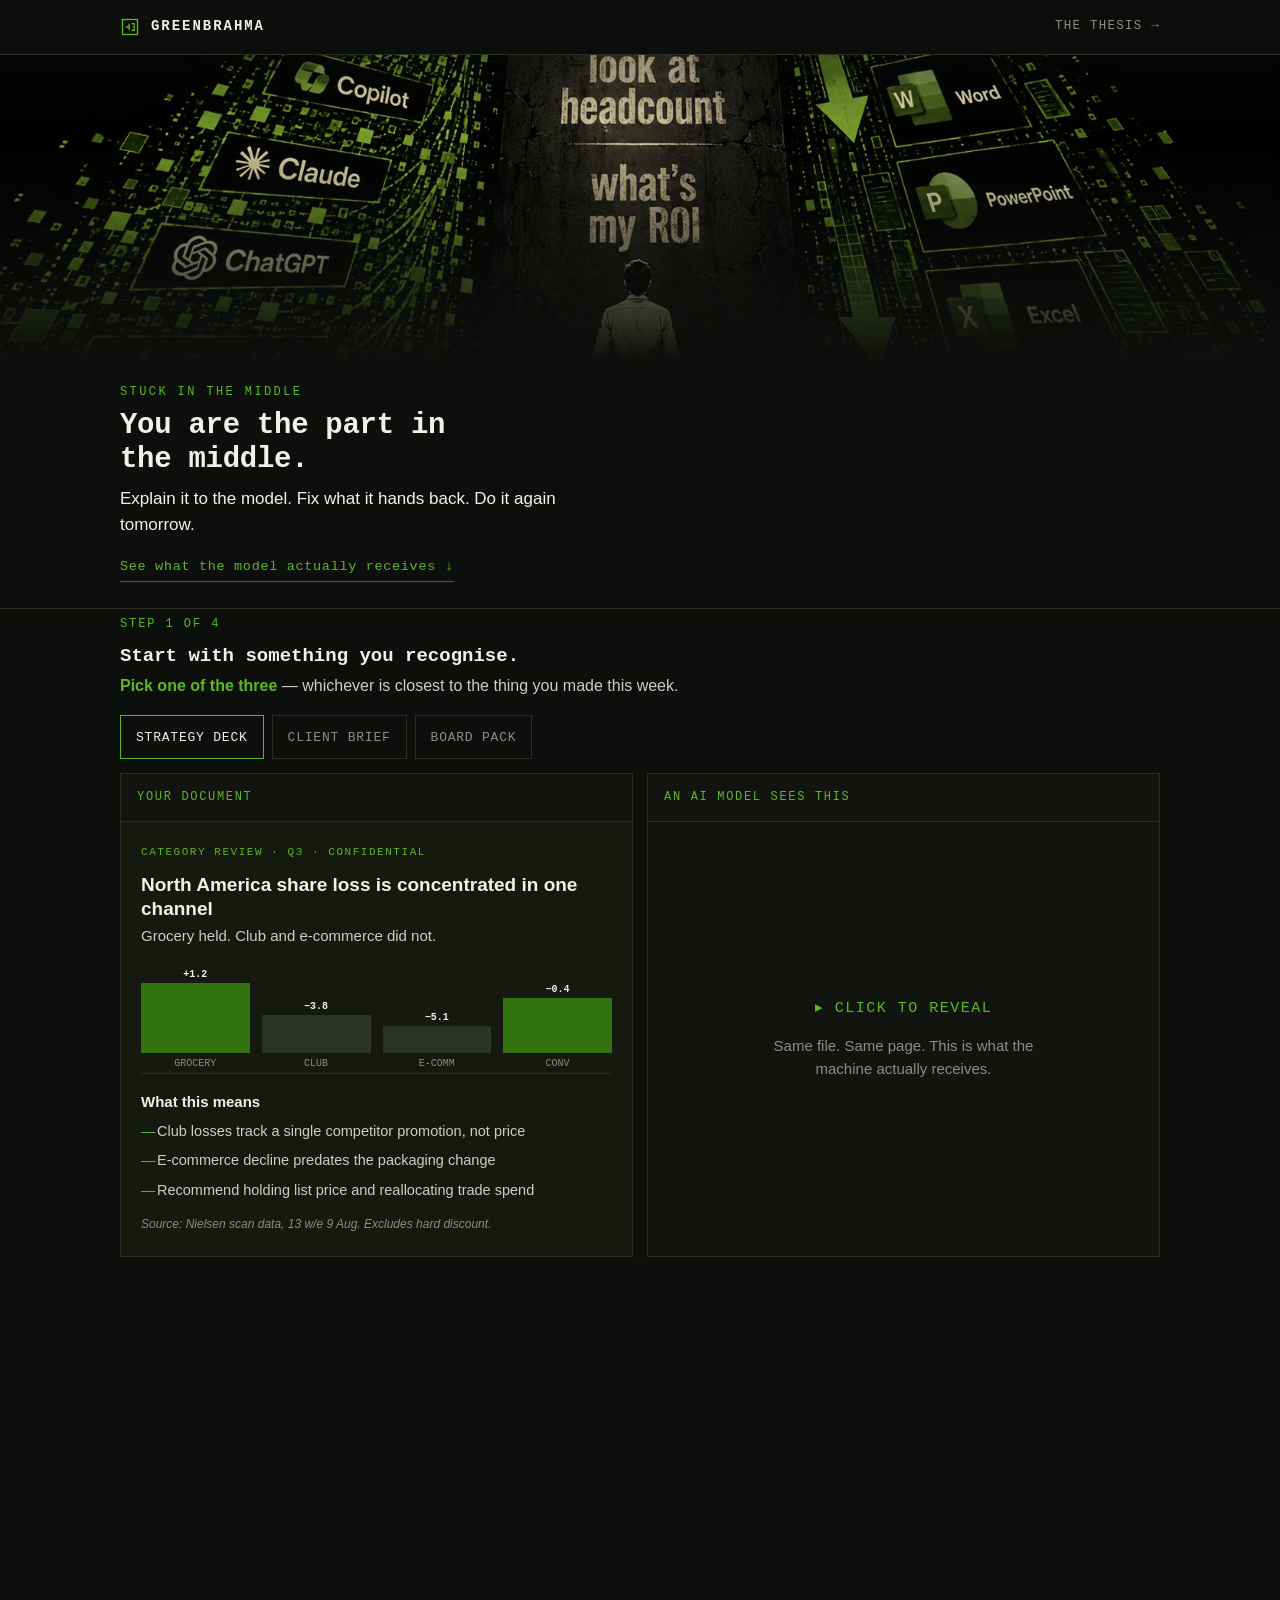
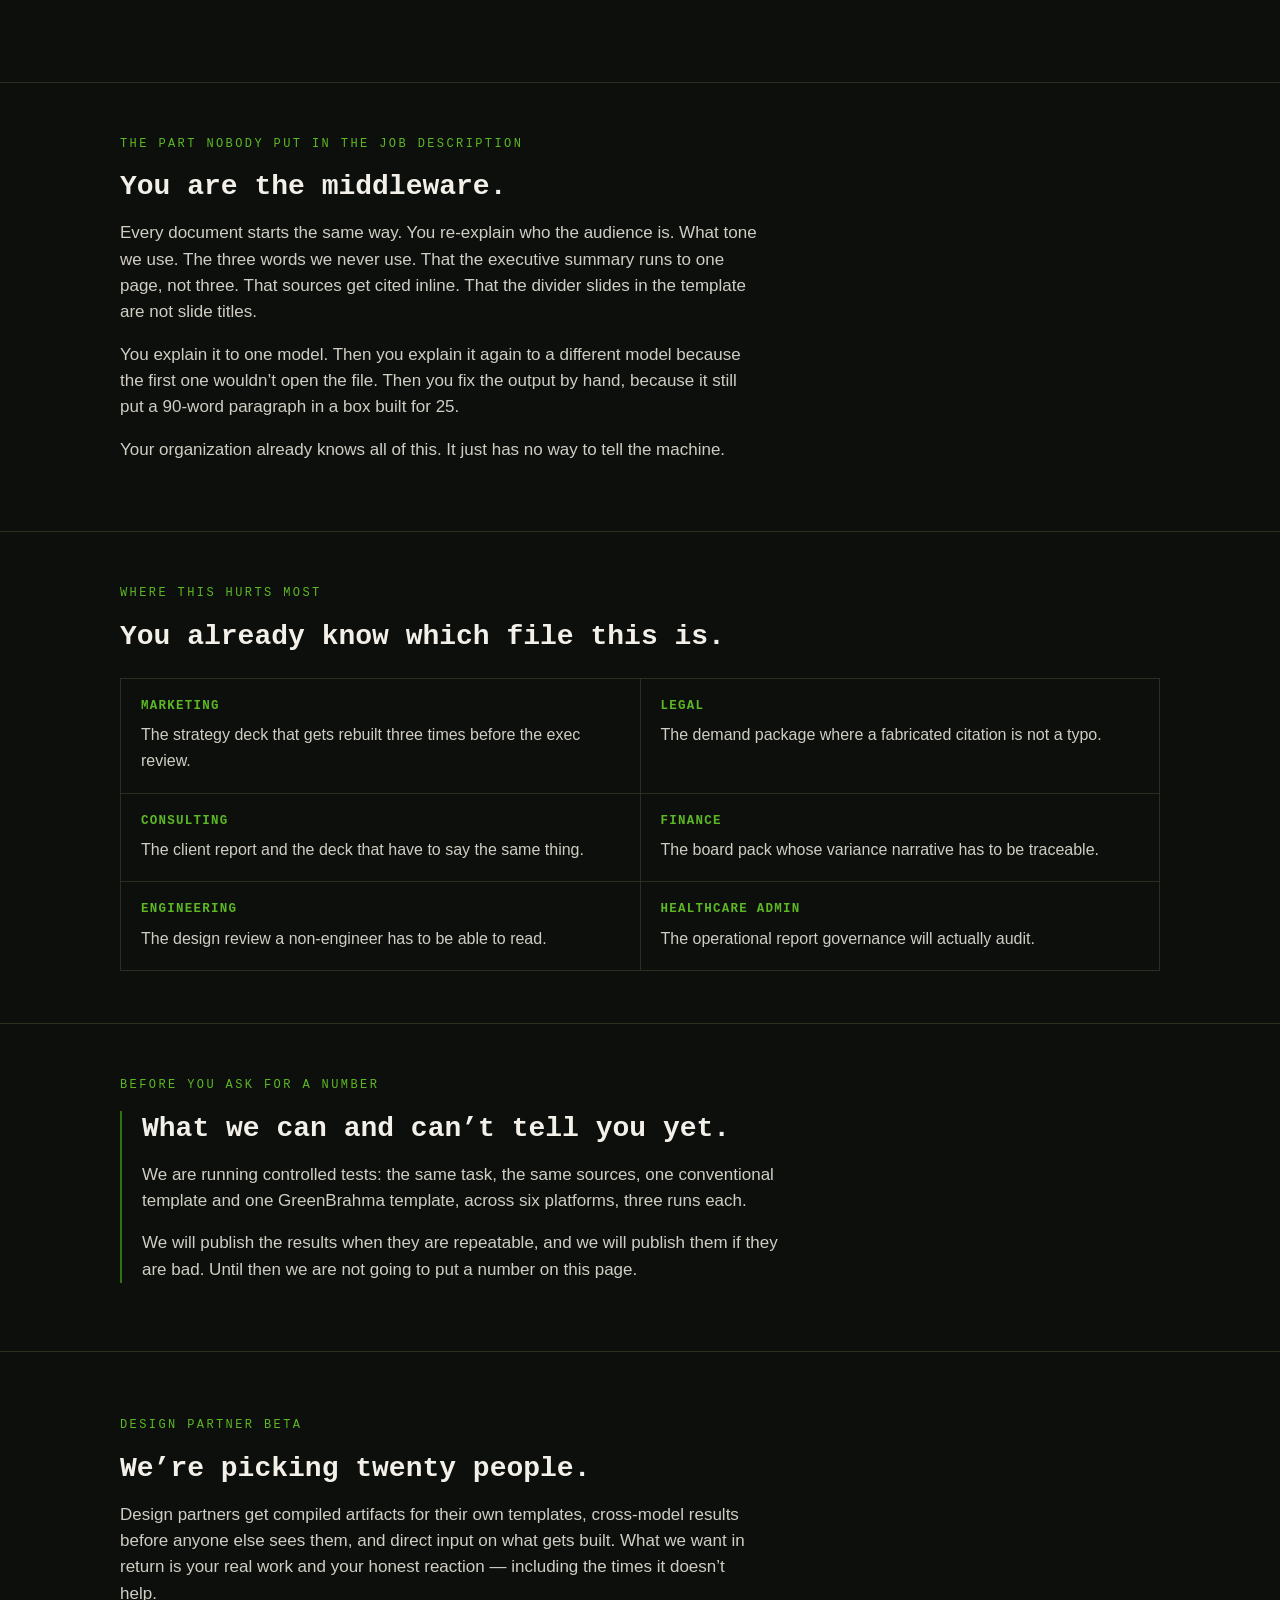
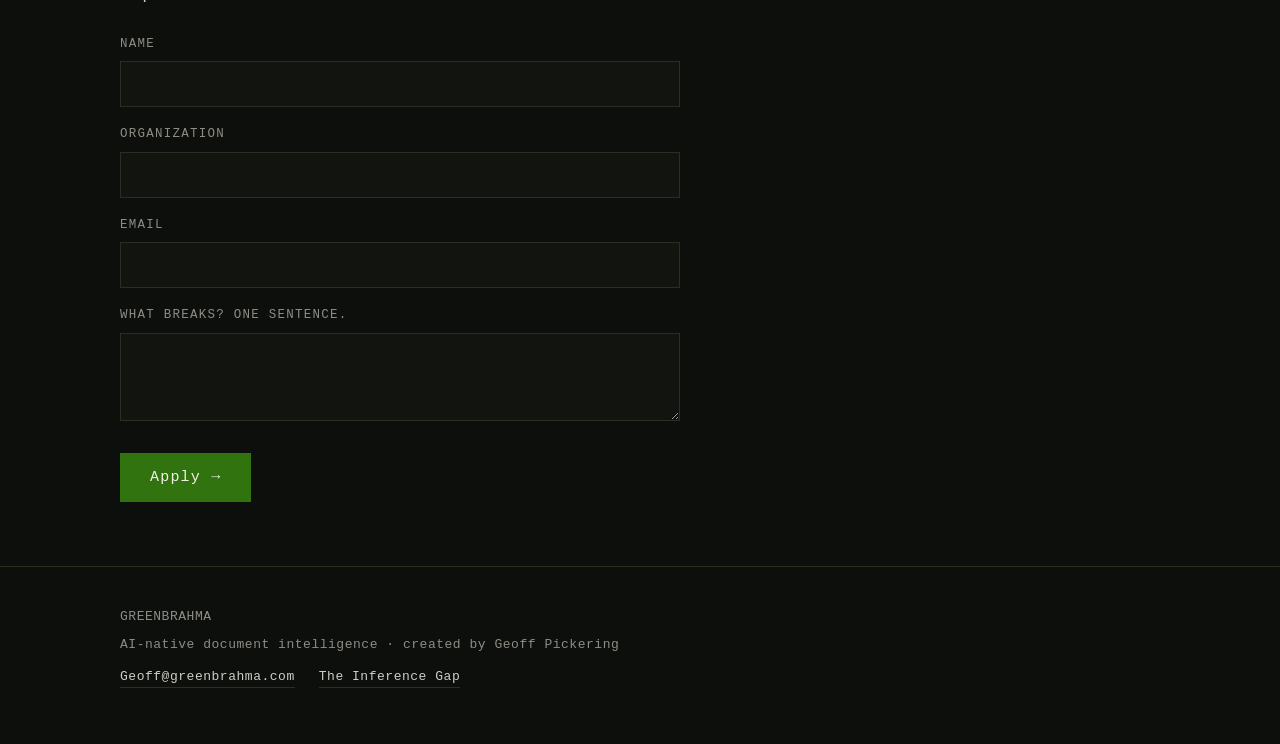
==== commit fb93ae1b: "Hero: squeeze image replaces the dither; heavy copy and spacing reduction - new hero image as a full" ====
--- a/index.html
+++ b/index.html
@@ -41,10 +41,10 @@
   .navback:hover{color:var(--ink)}
 
   section{padding:52px 0;border-bottom:1px solid var(--rule)}
-  section.hero{padding:16px 0 34px;border-bottom:1px solid var(--rule)}
+  section.hero{padding:6px 0 30px;border-bottom:1px solid var(--rule)}
   .eyebrow{font-family:var(--mono);font-size:12px;letter-spacing:.2em;
     text-transform:uppercase;color:var(--green-lit);margin-bottom:16px}
-  h1{font-family:var(--mono);font-weight:600;font-size:clamp(23px,3.3vw,33px);
+  h1{font-family:var(--mono);font-weight:600;font-size:clamp(21px,2.7vw,29px);
     line-height:1.16;letter-spacing:-.01em;margin-bottom:12px;max-width:26ch}
   h2{font-family:var(--mono);font-weight:600;font-size:clamp(21px,3.4vw,28px);
     line-height:1.25;margin-bottom:16px}
@@ -157,23 +157,26 @@
   border:none;cursor:pointer;padding:10px 2px;letter-spacing:.06em;margin-top:6px}
 
 
-  /* ---------- dithered mark band ---------- */
-  .band{position:relative;overflow:hidden;padding:24px 0 26px;
-    border-bottom:1px solid var(--rule)}
-  .band .wrap{position:relative;z-index:2}
-  #dither{position:absolute;top:50%;right:-6%;transform:translateY(-50%);
-    z-index:1;pointer-events:none;opacity:.9}
-  @media(max-width:860px){
-    #dither{right:-22%;opacity:.38}
-    .band{padding:18px 0 20px}
+  /* ---------- image band ---------- */
+  .band{position:relative;padding:0;border-bottom:1px solid var(--rule);background:var(--ground)}
+  .bandimg{display:block;position:relative}
+  .bandimg img{display:block;width:100%;height:clamp(210px,34vh,330px);object-fit:cover;
+    object-position:center 42%}
+  .bandimg:after{content:"";position:absolute;inset:0;pointer-events:none;
+    background:linear-gradient(to bottom,rgba(13,15,12,.30) 0%,rgba(13,15,12,0) 26%,
+      rgba(13,15,12,.72) 78%,var(--ground) 100%)}
+  .bandtext{padding-top:22px;padding-bottom:26px}
+  .band .eyebrow{margin-bottom:8px}
+  .band h1{margin-bottom:9px;max-width:22ch}
+  .band .lead{max-width:52ch;margin-bottom:14px;font-size:17px}
+  .scrollcue{display:inline-block;font-family:var(--mono);font-size:13.5px;letter-spacing:.05em;
+    color:var(--green-lit);text-decoration:none;border-bottom:1px solid var(--green);
+    padding-bottom:3px}
+  .scrollcue:hover{color:var(--ink)}
+  @media(max-width:700px){
+    .bandimg img{height:clamp(230px,42vh,340px);object-position:center 40%}
+    .bandtext{padding-top:18px;padding-bottom:20px}
   }
-  .band h1{margin-bottom:10px;max-width:26ch}
-  .band .lead{max-width:none;margin-bottom:20px;font-size:18px}
-  .band .eyebrow{margin-bottom:10px}
-  .bcta{display:inline-block;background:var(--ink);color:var(--ground);
-    font-family:var(--mono);font-size:14px;letter-spacing:.06em;text-decoration:none;
-    padding:13px 22px;min-height:44px}
-  .bcta:hover{background:var(--green-lit)}
 
   .verticals{display:grid;grid-template-columns:1fr;gap:1px;background:var(--rule);
     border:1px solid var(--rule);margin-top:24px}
@@ -226,17 +229,19 @@
 </header>
 
 <section class="band">
-  <canvas id="dither" aria-hidden="true"></canvas>
-  <div class="wrap">
-    <div class="eyebrow">BrahmaScore</div>
-    <h1>Your template looks fine. Your AI can&rsquo;t&nbsp;read&nbsp;it.</h1>
-    <p class="lead">Every word survives the trip into ChatGPT, Copilot, Claude or Gemini.<br>
-      Every meaning does not.</p>
-    <a class="bcta" href="#apply">APPLY FOR THE BETA</a>
+  <picture class="bandimg">
+    <source media="(max-width:700px)" srcset="/hero-squeeze-4x5.webp">
+    <img src="/hero-squeeze.webp" alt="A lone office worker standing between two converging walls: AI tools pressing in from one side, Word, PowerPoint and Excel from the other, under demands to do more with less." fetchpriority="high" width="1672" height="941">
+  </picture>
+  <div class="wrap bandtext">
+    <div class="eyebrow">Stuck in the middle</div>
+    <h1>You are the part in the middle.</h1>
+    <p class="lead">Explain it to the model. Fix what it hands back. Do it again tomorrow.</p>
+    <a class="scrollcue" href="#viewer">See what the model actually receives &darr;</a>
   </div>
 </section>
 
-<section class="hero">
+<section class="hero" id="viewer">
   <div class="wrap">
 <!-- PRIMARY NARRATION PANEL -->
   <div class="primary" id="primary" aria-live="polite">
@@ -375,98 +380,7 @@
 </footer>
 
 <script>
-/* ---------- dithered mark: sampled cells, density ramps left to right ---------- */
-(function(){
-  var cv = document.getElementById('dither');
-  if(!cv || !cv.getContext) return;
-  var ctx = cv.getContext('2d');
-  var reduced = window.matchMedia && window.matchMedia('(prefers-reduced-motion: reduce)').matches;
-  var cells = [], W = 0, H = 0, CELL = 4, GAP = 6, raf = null;
-
-  var img = new Image();
-  img.onerror = function(){ cv.style.display = 'none'; };
-  img.onload = build;
-  img.src = '/bull-mark.png';
-
-  function build(){
-    var vw = window.innerWidth;
-    W = Math.round(Math.min(vw * (vw < 860 ? 0.92 : 0.58), 620));
-    H = Math.round(W * (img.height / img.width));
-    GAP = vw < 520 ? 5 : 6;
-    CELL = vw < 520 ? 3 : 4;
-
-    var dpr = Math.min(window.devicePixelRatio || 1, 2);
-    cv.width = W * dpr; cv.height = H * dpr;
-    cv.style.width = W + 'px'; cv.style.height = H + 'px';
-    ctx.setTransform(dpr, 0, 0, dpr, 0, 0);
-
-    /* sample the source once, offscreen */
-    var off = document.createElement('canvas');
-    off.width = W; off.height = H;
-    var octx = off.getContext('2d');
-    octx.drawImage(img, 0, 0, W, H);
-    var d;
-    try { d = octx.getImageData(0, 0, W, H).data; }
-    catch(e){ cv.style.display = 'none'; return; }
-
-    cells = [];
-    for(var y = 0; y < H; y += GAP){
-      for(var x = 0; x < W; x += GAP){
-        var i = ((y | 0) * W + (x | 0)) * 4;
-        var a = d[i + 3];
-        if(a < 90) continue;
-        /* density ramp: sparse at the left where the headline sits, solid at the right edge */
-        var ramp = Math.pow(x / W, 1.55);
-        var keep = 0.06 + ramp * 0.98;
-        if(Math.random() > keep) continue;
-        cells.push({
-          x: x, y: y,
-          base: 0.30 + ramp * 0.62,
-          ph: Math.random() * Math.PI * 2,
-          sp: 0.4 + Math.random() * 0.9,
-          dly: (x / W) * 2100 + Math.random() * 800
-        });
-      }
-    }
-    if(!cells.length){ cv.style.display = 'none'; return; }
-    if(reduced){ draw(0); return; }
-    if(raf) cancelAnimationFrame(raf);
-    start = null;
-    raf = requestAnimationFrame(loop);
-  }
-
-  function draw(t){
-    ctx.clearRect(0, 0, W, H);
-    for(var k = 0; k < cells.length; k++){
-      var c = cells[k];
-      var app = 1;
-      if(!reduced){
-        var lt = t - c.dly;
-        if(lt <= 0) continue;
-        app = Math.min(lt / 620, 1);
-      }
-      var shimmer = reduced ? 1 : (0.60 + 0.40 * Math.sin(t * 0.0008 * c.sp + c.ph));
-      ctx.globalAlpha = Math.max(0, Math.min(1, c.base * shimmer * app));
-      ctx.fillStyle = '#5cb824';
-      ctx.fillRect(c.x, c.y, CELL, CELL);
-    }
-    ctx.globalAlpha = 1;
-  }
-
-  var start = null, last = 0;
-  function loop(ts){
-    if(start === null) start = ts;
-    var t = ts - start;
-    if(t - last > 40){ draw(t); last = t; }   /* 25fps: smooth enough for the build */
-    raf = requestAnimationFrame(loop);
-  }
-
-  var rt;
-  window.addEventListener('resize', function(){
-    clearTimeout(rt);
-    rt = setTimeout(function(){ if(img.complete) build(); }, 200);
-  });
-})();
+
 
 (function(){
   var DOCS = {
@@ -567,10 +481,10 @@
   };
 
   var STEPS = [
-    {s:'STEP 1 OF 4', h:'You go round and round with your LLM, and it never behaves.',
-     b:'ChatGPT, Copilot, Claude, Gemini, Perplexity — you explain the same things every time, and you still rewrite the output by hand. <span class="cue">Look below.</span>'},
-    {s:'STEP 2 OF 4', h:'Here\'s your document.',
-     b:'A real one. <span class="cue">Click the three tabs</span> and find the one you actually made this week.'},
+    {s:'STEP 1 OF 4', h:'Start with something you recognise.',
+     b:'<span class="cue">Pick one of the three</span> — whichever is closest to the thing you made this week.'},
+    {s:'STEP 2 OF 4', h:'That\'s the document. Nothing unusual about it.',
+     b:'Try the others if you like. <span class="cue">Then open the panel on the right.</span>'},
     {s:'STEP 3 OF 4', h:'That\'s what you see. Ready?',
      b:'<span class="cue">Click the panel on the right</span> — <i>An AI model sees this</i>.'},
     {s:'STEP 4 OF 4', h:'Every word survived. Every meaning did not.',
@@ -597,7 +511,6 @@
   }
 
   renderHuman(); setStep(0);
-  setTimeout(function(){ if(!tabbed) setStep(1); }, 2600);
 
   tabs.forEach(function(t){
     t.addEventListener('click', function(){
@@ -625,8 +538,6 @@
     machine.hidden=true; shut.hidden=false; shut.style.display='';
     verdict.classList.remove('on'); models.classList.remove('on');
     setStep(0);
-    window.scrollTo({top:0,behavior:'smooth'});
-    setTimeout(function(){ if(!tabbed) setStep(1); }, 2600);
   });
 })();
 </script>
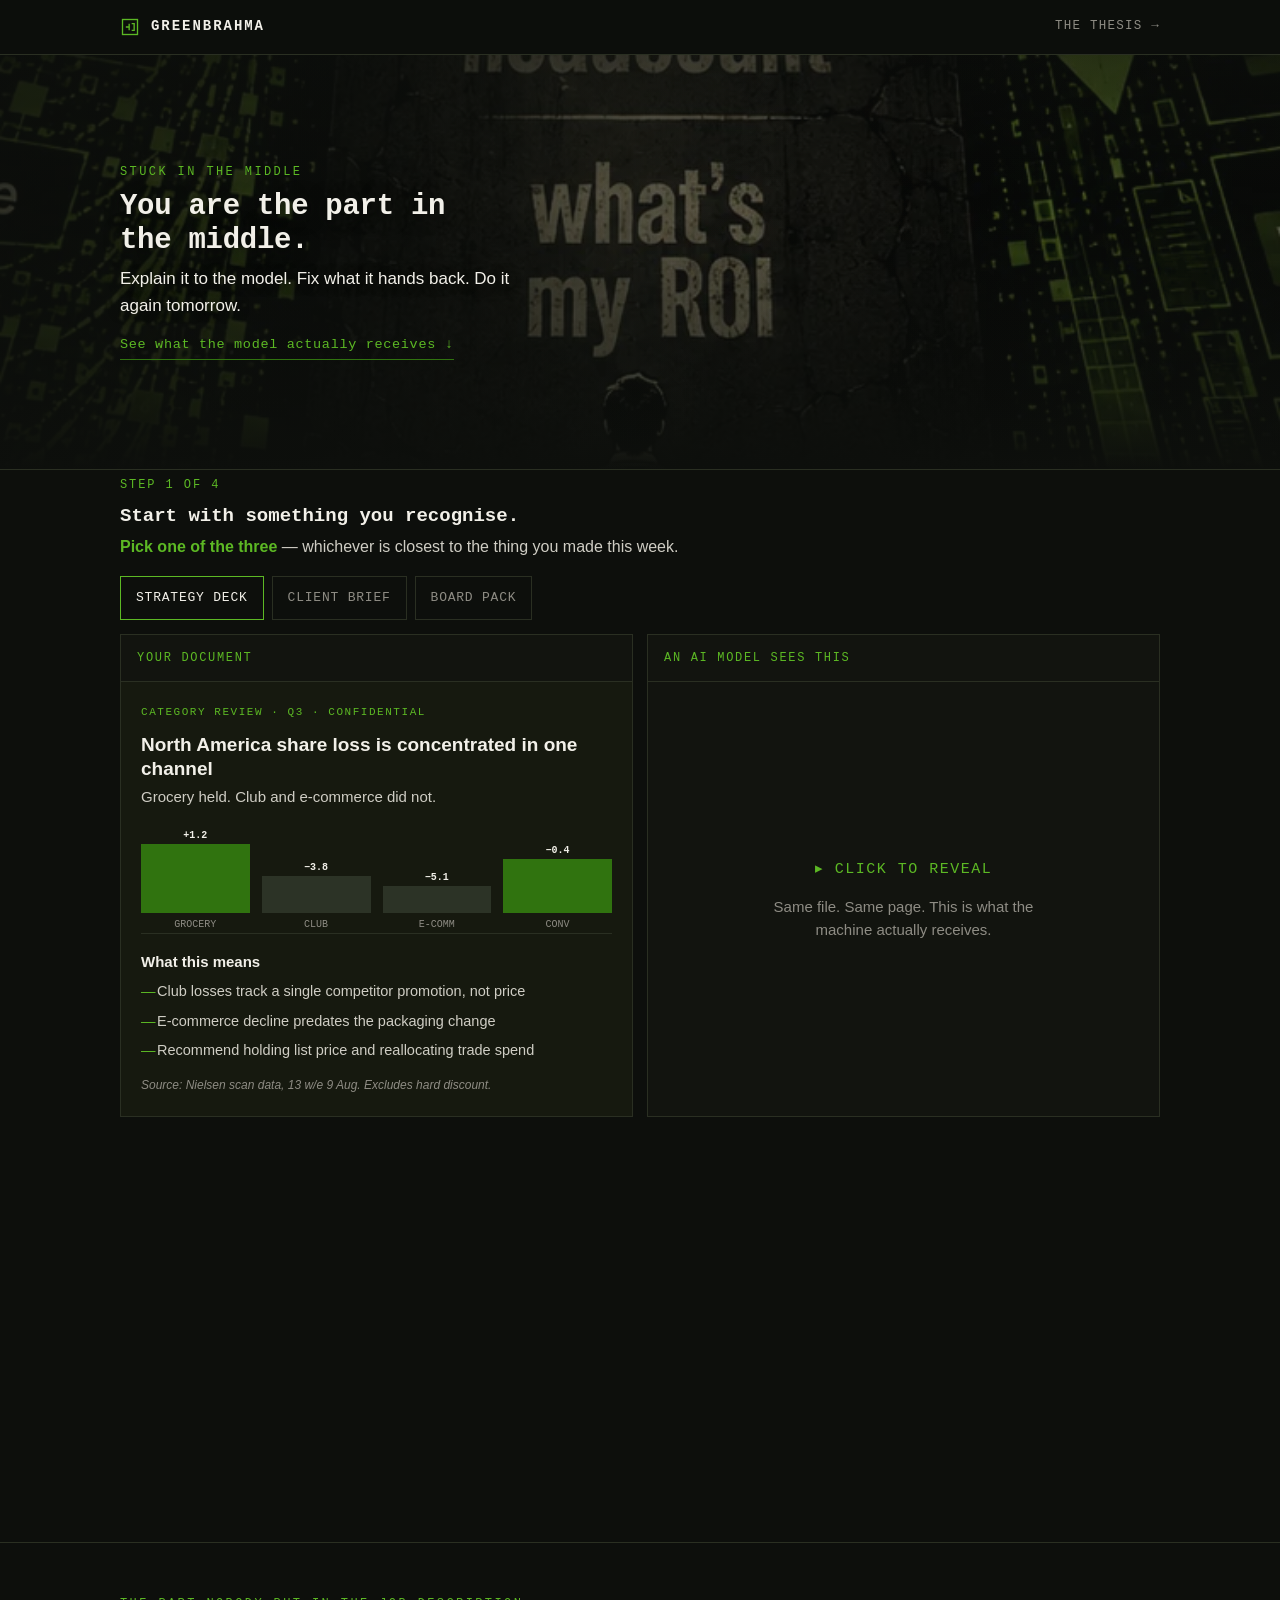
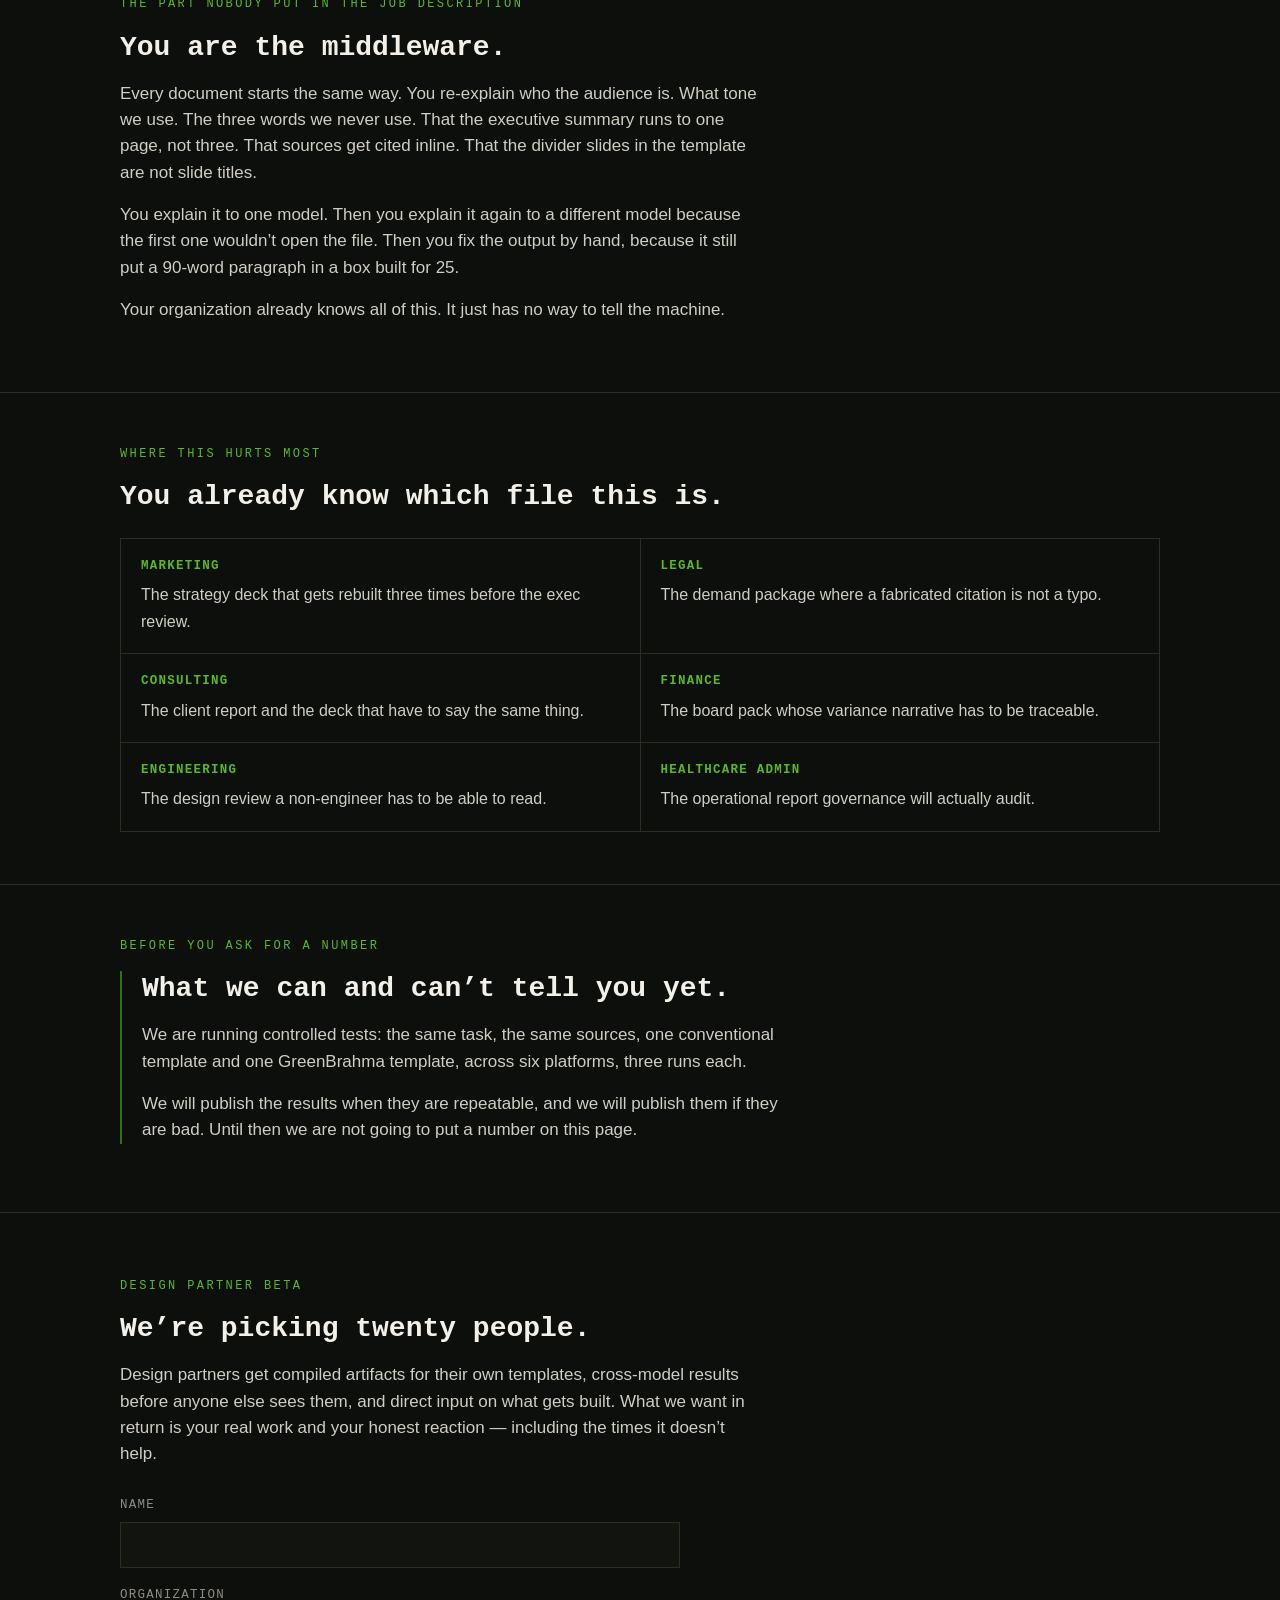
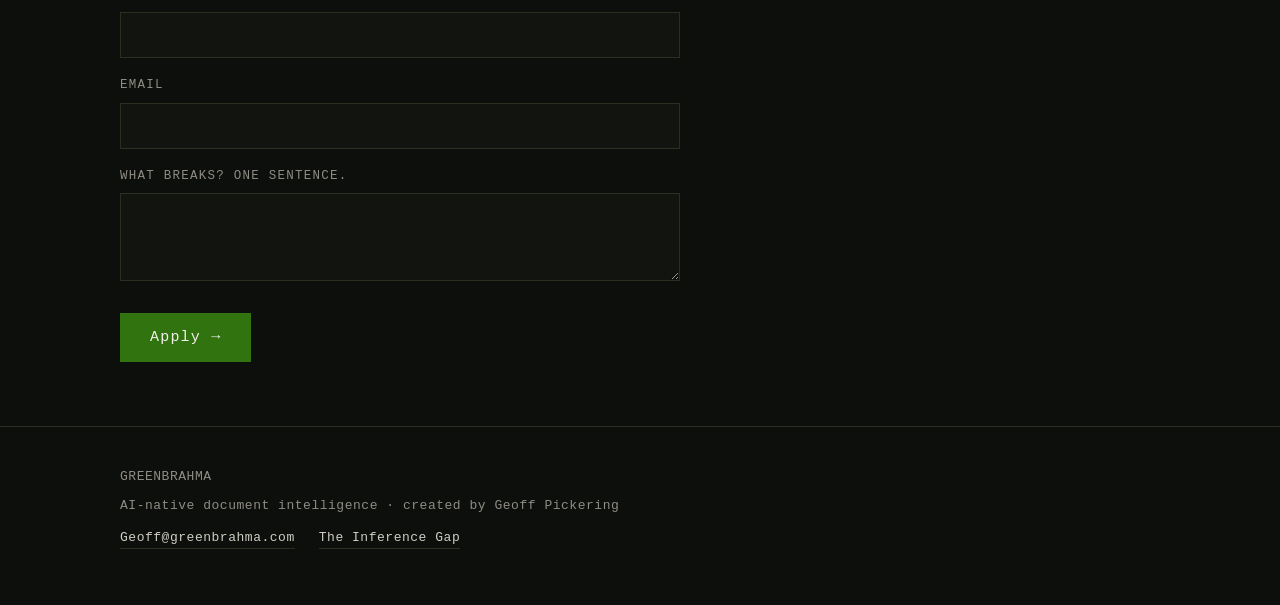
==== commit 5ec21baa: "Hero band: image moves behind the text at 50% opacity - picture is now absolutely positioned behind " ====
--- a/index.html
+++ b/index.html
@@ -157,25 +157,37 @@
   border:none;cursor:pointer;padding:10px 2px;letter-spacing:.06em;margin-top:6px}
 
 
-  /* ---------- image band ---------- */
-  .band{position:relative;padding:0;border-bottom:1px solid var(--rule);background:var(--ground)}
-  .bandimg{display:block;position:relative}
-  .bandimg img{display:block;width:100%;height:clamp(210px,34vh,330px);object-fit:cover;
-    object-position:center 42%}
+  /* ---------- image band: picture behind, text over ---------- */
+  .band{position:relative;overflow:hidden;padding:0;
+    border-bottom:1px solid var(--rule);background:var(--ground)}
+  .bandimg{position:absolute;inset:0;z-index:0;display:block}
+  .bandimg img{width:100%;height:100%;object-fit:cover;object-position:center 44%;opacity:.5}
   .bandimg:after{content:"";position:absolute;inset:0;pointer-events:none;
-    background:linear-gradient(to bottom,rgba(13,15,12,.30) 0%,rgba(13,15,12,0) 26%,
-      rgba(13,15,12,.72) 78%,var(--ground) 100%)}
-  .bandtext{padding-top:22px;padding-bottom:26px}
+    background:
+      linear-gradient(100deg,rgba(13,15,12,.72) 0%,rgba(13,15,12,.42) 38%,
+        rgba(13,15,12,0) 62%,rgba(13,15,12,.30) 100%),
+      linear-gradient(to bottom,rgba(13,15,12,.45) 0%,rgba(13,15,12,0) 34%,
+        rgba(13,15,12,.55) 82%,var(--ground) 100%)}
+  .bandtext{position:relative;z-index:2;display:flex;flex-direction:column;
+    justify-content:center;min-height:clamp(300px,46vh,420px);
+    padding-top:44px;padding-bottom:44px}
   .band .eyebrow{margin-bottom:8px}
-  .band h1{margin-bottom:9px;max-width:22ch}
-  .band .lead{max-width:52ch;margin-bottom:14px;font-size:17px}
-  .scrollcue{display:inline-block;font-family:var(--mono);font-size:13.5px;letter-spacing:.05em;
-    color:var(--green-lit);text-decoration:none;border-bottom:1px solid var(--green);
-    padding-bottom:3px}
+  .band h1{margin-bottom:9px;max-width:20ch;
+    text-shadow:0 2px 18px rgba(13,15,12,.85)}
+  .band .lead{max-width:46ch;margin-bottom:16px;font-size:17px;
+    text-shadow:0 1px 12px rgba(13,15,12,.9)}
+  .scrollcue{display:inline-block;align-self:flex-start;font-family:var(--mono);
+    font-size:13.5px;letter-spacing:.05em;color:var(--green-lit);text-decoration:none;
+    border-bottom:1px solid var(--green);padding-bottom:3px}
   .scrollcue:hover{color:var(--ink)}
   @media(max-width:700px){
-    .bandimg img{height:clamp(230px,42vh,340px);object-position:center 40%}
-    .bandtext{padding-top:18px;padding-bottom:20px}
+    .bandimg img{object-position:62% 40%;opacity:.42}
+    .bandimg:after{background:
+      linear-gradient(to bottom,rgba(13,15,12,.60) 0%,rgba(13,15,12,.45) 40%,
+        rgba(13,15,12,.80) 84%,var(--ground) 100%)}
+    .bandtext{min-height:clamp(280px,54vh,400px);padding-top:34px;padding-bottom:34px}
+    .band h1{max-width:15ch}
+    .band .lead{max-width:34ch}
   }
 
   .verticals{display:grid;grid-template-columns:1fr;gap:1px;background:var(--rule);
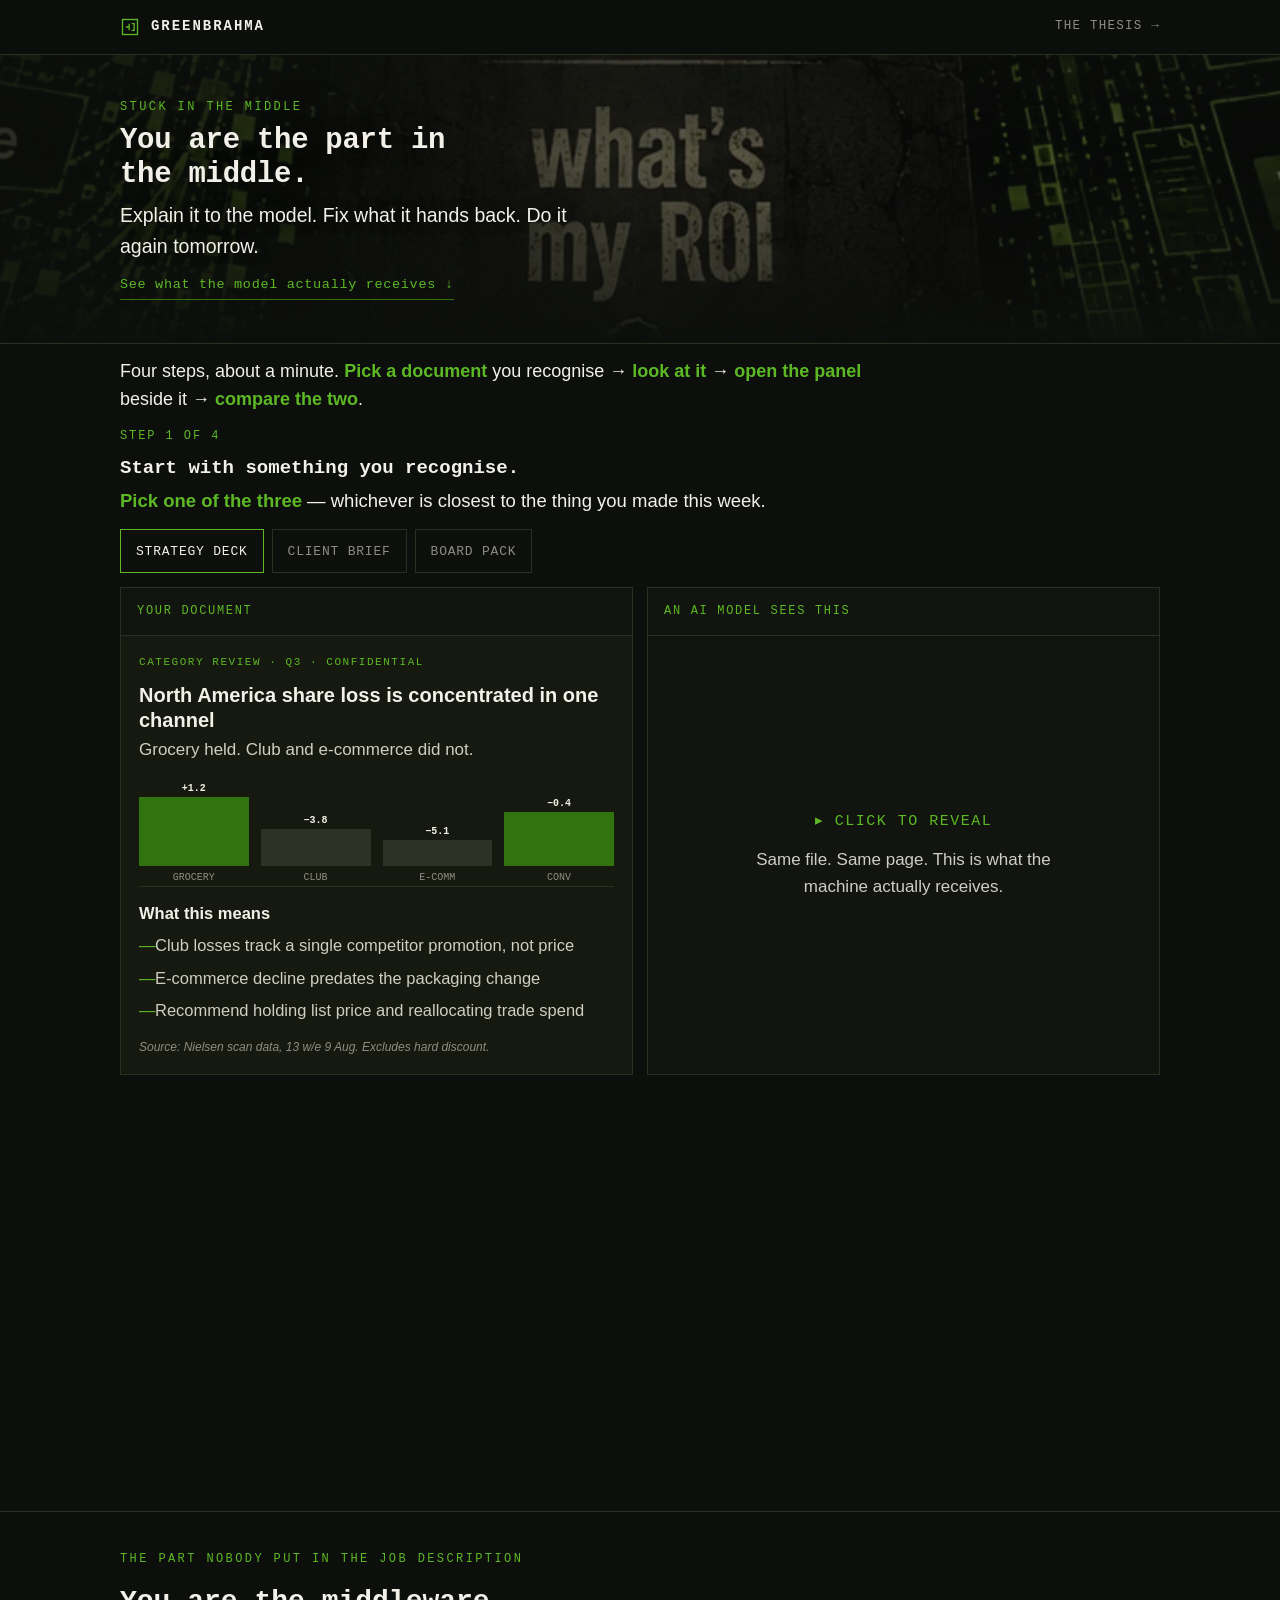
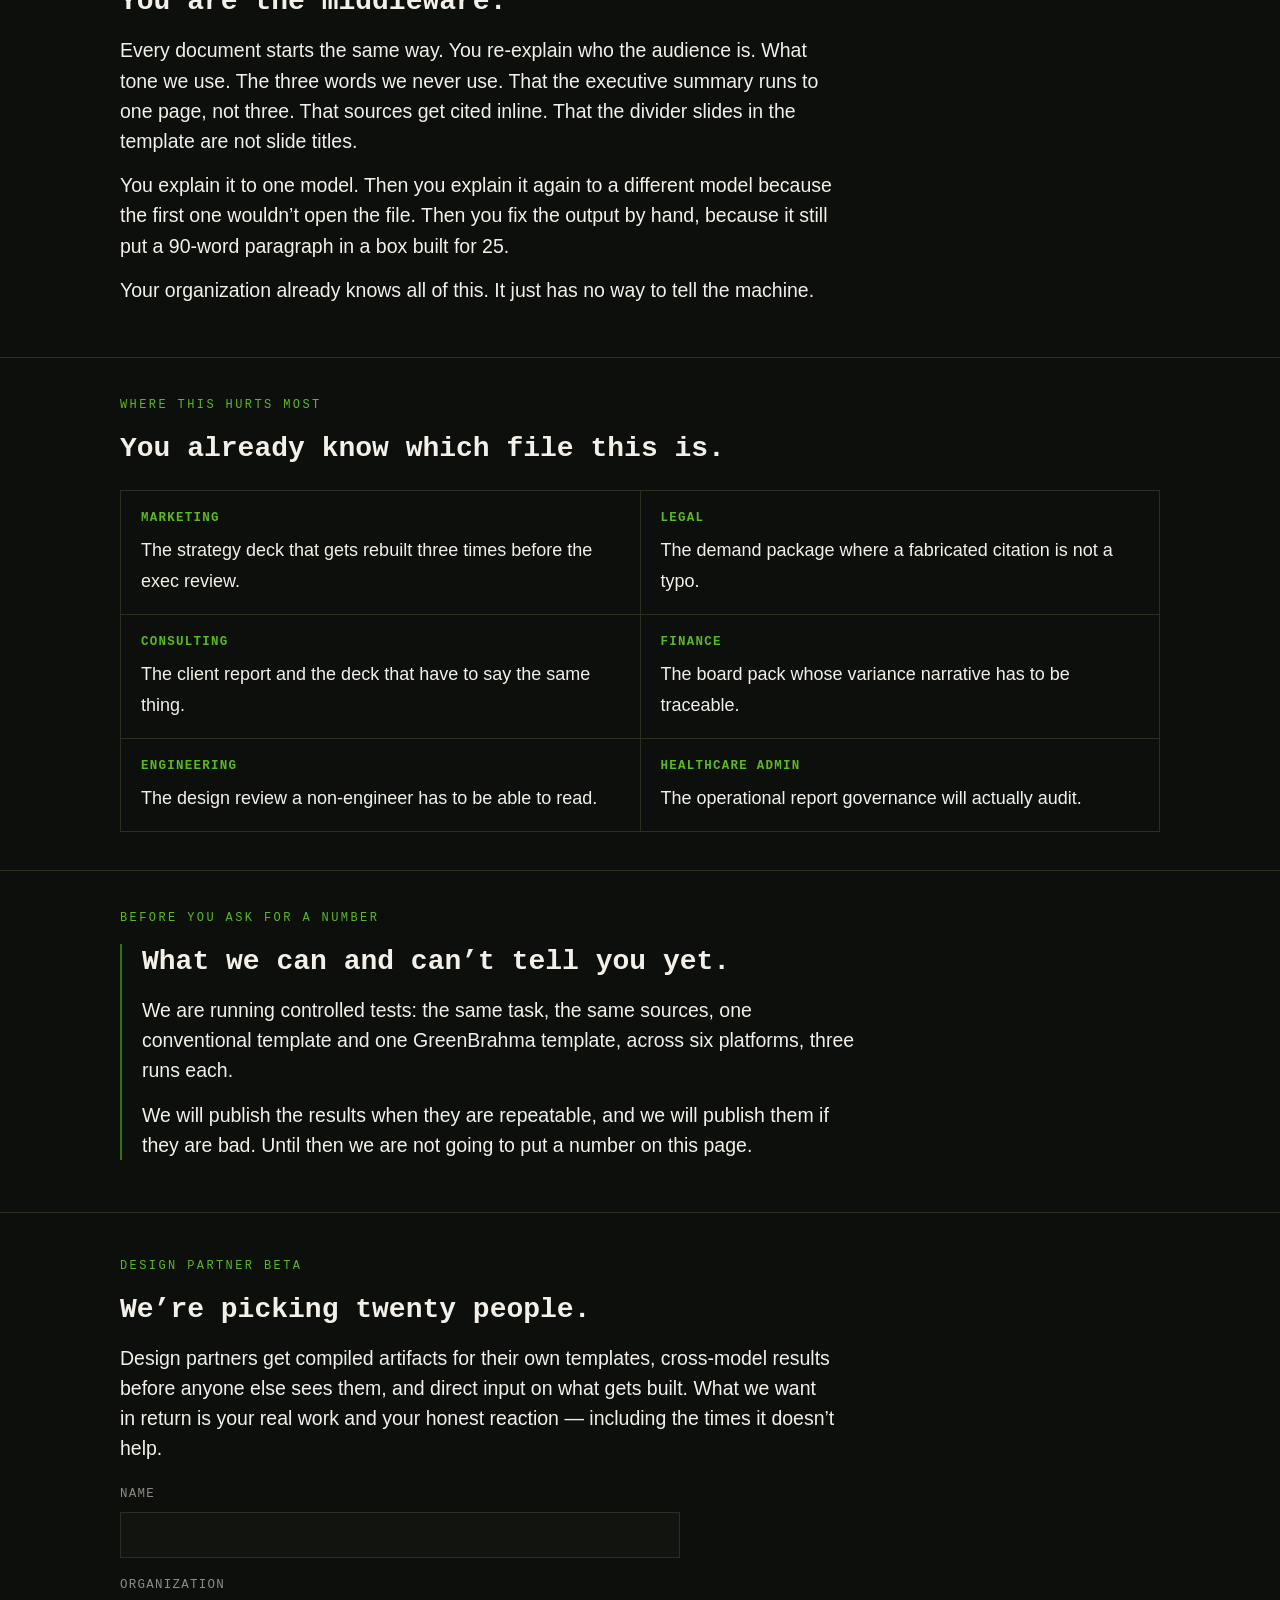
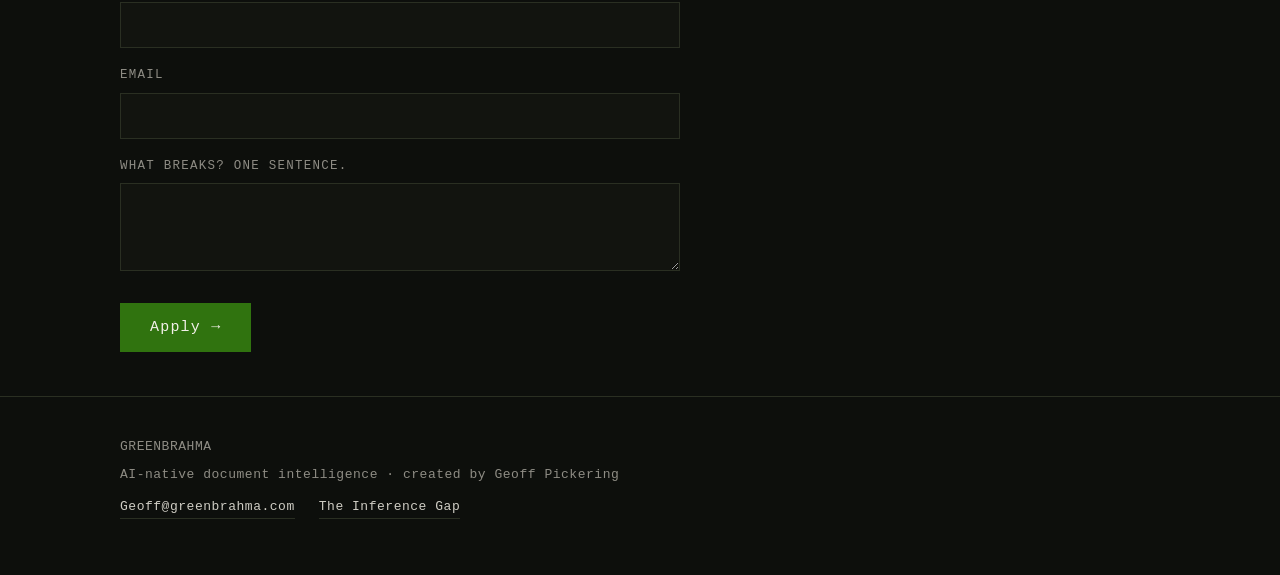
==== commit 2f5c6f64: "Body copy up 15% and bright; padding cut again; four-step preview added - base type 17px -> 19.5px; " ====
--- a/index.html
+++ b/index.html
@@ -26,7 +26,7 @@
   *{box-sizing:border-box;margin:0;padding:0}
   html{scroll-behavior:smooth}
   body{background:var(--ground);color:var(--ink);font-family:var(--sans);
-    font-size:17px;line-height:1.55;-webkit-font-smoothing:antialiased;overflow-x:hidden}
+    font-size:19.5px;line-height:1.55;-webkit-font-smoothing:antialiased;overflow-x:hidden}
   .wrap{max-width:1080px;margin:0 auto;padding:0 20px}
   .dim{color:var(--ink-2)}
 
@@ -40,24 +40,24 @@
     color:var(--ink-dim);text-decoration:none}
   .navback:hover{color:var(--ink)}
 
-  section{padding:52px 0;border-bottom:1px solid var(--rule)}
-  section.hero{padding:6px 0 30px;border-bottom:1px solid var(--rule)}
+  section{padding:38px 0;border-bottom:1px solid var(--rule)}
+  section.hero{padding:14px 0 26px;border-bottom:1px solid var(--rule)}
   .eyebrow{font-family:var(--mono);font-size:12px;letter-spacing:.2em;
     text-transform:uppercase;color:var(--green-lit);margin-bottom:16px}
   h1{font-family:var(--mono);font-weight:600;font-size:clamp(21px,2.7vw,29px);
     line-height:1.16;letter-spacing:-.01em;margin-bottom:12px;max-width:26ch}
   h2{font-family:var(--mono);font-weight:600;font-size:clamp(21px,3.4vw,28px);
     line-height:1.25;margin-bottom:16px}
-  p{margin-bottom:16px;max-width:68ch;color:var(--ink-2)}
-  p.lead{font-size:19px;color:var(--ink);margin-bottom:22px}
+  p{margin-bottom:14px;max-width:66ch;color:var(--ink)}
+  p.lead{font-size:21px;color:var(--ink);margin-bottom:18px}
 
  ---------- */
 .primary{border:1px solid var(--green);background:var(--ground-2);
-  padding:20px 22px;margin-bottom:16px}
+  padding:13px 16px;margin-bottom:12px}
 .step{font-family:var(--mono);font-size:12px;letter-spacing:.16em;
   color:var(--green-lit);margin-bottom:10px}
 .primary h2{font-size:19px;line-height:1.3;font-weight:600;margin-bottom:6px}
-.primary p{color:var(--ink-2);font-size:16px;max-width:70ch}
+.primary p{color:var(--ink);font-size:18.5px;max-width:70ch}
 .primary .cue{color:var(--green-lit);font-weight:600}
 
 /* ---------- doc tabs ---------- */
@@ -75,7 +75,7 @@
 .pane{border:1px solid var(--rule);background:var(--ground-2);display:flex;flex-direction:column}
 .pane-head{font-family:var(--mono);font-size:12px;letter-spacing:.14em;color:var(--green-lit);
   padding:14px 16px;border-bottom:1px solid var(--rule)}
-.paper{background:var(--paper);padding:22px 20px;flex:1;min-height:340px;position:relative;
+.paper{background:var(--paper);padding:18px 18px;flex:1;min-height:320px;position:relative;
   overflow:hidden}
 
 /* ---------- the closed right pane ---------- */
@@ -84,17 +84,17 @@
   text-align:center;padding:30px}
 .shut:focus-visible{outline:2px solid var(--green-lit);outline-offset:-4px}
 .shut .lock{font-family:var(--mono);font-size:15px;letter-spacing:.1em;color:var(--green-lit)}
-.shut .hint{font-size:15px;color:var(--ink-dim);max-width:32ch}
+.shut .hint{font-size:17px;color:var(--ink-2);max-width:32ch}
 .shut:hover .lock{color:var(--ink)}
 
 /* ---------- document rendering: human ---------- */
-.d-title{font-size:19px;font-weight:700;line-height:1.25;margin-bottom:4px}
+.d-title{font-size:20px;font-weight:700;line-height:1.25;margin-bottom:4px}
 .d-kicker{font-family:var(--mono);font-size:11px;letter-spacing:.14em;color:var(--green-lit);
   margin-bottom:12px}
-.d-sub{font-size:15px;color:var(--ink-2);margin-bottom:16px}
-.d-h{font-size:15px;font-weight:700;margin:16px 0 7px}
-.d-p{font-size:14.5px;color:var(--ink-2);margin-bottom:9px}
-.d-li{font-size:14.5px;color:var(--ink-2);margin:0 0 7px 16px;position:relative}
+.d-sub{font-size:17px;color:var(--ink-2);margin-bottom:14px}
+.d-h{font-size:16.5px;font-weight:700;margin:14px 0 6px}
+.d-p{font-size:16.5px;color:var(--ink-2);margin-bottom:9px}
+.d-li{font-size:16.5px;color:var(--ink-2);margin:0 0 7px 16px;position:relative}
 .d-li:before{content:"—";position:absolute;left:-16px;color:var(--green-lit)}
 .d-note{font-size:12px;color:var(--ink-dim);margin-top:14px;font-style:italic}
 
@@ -135,10 +135,10 @@
 @keyframes sweep{0%{transform:scaleX(1)}100%{transform:scaleX(0);transform-origin:right}}
 
 /* ---------- verdict ---------- */
-.verdict{border-left:2px solid var(--green);padding:14px 0 14px 18px;margin-top:16px;
+.verdict{border-left:2px solid var(--green);padding:12px 0 12px 18px;margin-top:14px;
   opacity:0;transition:opacity 500ms ease}
 .verdict.on{opacity:1}
-.verdict p{font-size:16px;color:var(--ink-2);max-width:74ch}
+.verdict p{font-size:18.5px;color:var(--ink);max-width:74ch}
 .verdict b{color:var(--ink)}
 
 /* ---------- model row ---------- */
@@ -151,7 +151,7 @@
 .m{font-family:var(--mono);font-size:12.5px;color:var(--ink-dim);border:1px solid var(--rule);
   padding:10px 13px;background:transparent;min-height:42px;cursor:not-allowed}
 .m[data-live="1"]{color:var(--ink);border-color:var(--green-lit);cursor:pointer}
-.pending{font-size:13.5px;color:var(--ink-dim);margin-top:10px;font-style:italic}
+.pending{font-size:15.5px;color:var(--ink-2);margin-top:10px;font-style:italic}
 
 .reset{font-family:var(--mono);font-size:12.5px;background:transparent;color:var(--green-lit);
   border:none;cursor:pointer;padding:10px 2px;letter-spacing:.06em;margin-top:6px}
@@ -169,12 +169,12 @@
       linear-gradient(to bottom,rgba(13,15,12,.45) 0%,rgba(13,15,12,0) 34%,
         rgba(13,15,12,.55) 82%,var(--ground) 100%)}
   .bandtext{position:relative;z-index:2;display:flex;flex-direction:column;
-    justify-content:center;min-height:clamp(300px,46vh,420px);
-    padding-top:44px;padding-bottom:44px}
+    justify-content:center;min-height:clamp(224px,32vh,300px);
+    padding-top:26px;padding-bottom:26px}
   .band .eyebrow{margin-bottom:8px}
   .band h1{margin-bottom:9px;max-width:20ch;
     text-shadow:0 2px 18px rgba(13,15,12,.85)}
-  .band .lead{max-width:46ch;margin-bottom:16px;font-size:17px;
+  .band .lead{max-width:46ch;margin-bottom:14px;font-size:19.5px;
     text-shadow:0 1px 12px rgba(13,15,12,.9)}
   .scrollcue{display:inline-block;align-self:flex-start;font-family:var(--mono);
     font-size:13.5px;letter-spacing:.05em;color:var(--green-lit);text-decoration:none;
@@ -185,7 +185,7 @@
     .bandimg:after{background:
       linear-gradient(to bottom,rgba(13,15,12,.60) 0%,rgba(13,15,12,.45) 40%,
         rgba(13,15,12,.80) 84%,var(--ground) 100%)}
-    .bandtext{min-height:clamp(280px,54vh,400px);padding-top:34px;padding-bottom:34px}
+    .bandtext{min-height:clamp(230px,40vh,300px);padding-top:22px;padding-bottom:22px}
     .band h1{max-width:15ch}
     .band .lead{max-width:34ch}
   }
@@ -196,12 +196,14 @@
   .v{background:var(--ground);padding:18px 20px}
   .v b{display:block;font-family:var(--mono);font-size:12.5px;letter-spacing:.1em;
     color:var(--green-lit);font-weight:600;margin-bottom:6px}
-  .v span{color:var(--ink-2);font-size:16px}
-
+  .v span{color:var(--ink);font-size:18px}
+
+  .stepsintro{font-size:18px;color:var(--ink);margin-bottom:14px;max-width:78ch}
+  .stepsintro b{color:var(--green-lit);font-weight:600}
   .honest{border-left:2px solid var(--green);padding-left:20px}
 
-  .cta-band{padding:64px 0}
-  form{margin-top:28px;max-width:560px}
+  .cta-band{padding:44px 0}
+  form{margin-top:22px;max-width:560px}
   label{display:block;font-family:var(--mono);font-size:12.5px;letter-spacing:.1em;
     text-transform:uppercase;color:var(--ink-dim);margin:18px 0 7px}
   input,textarea{width:100%;background:var(--ground-2);border:1px solid var(--rule);
@@ -255,6 +257,10 @@
 
 <section class="hero" id="viewer">
   <div class="wrap">
+
+    <p class="stepsintro">Four steps, about a minute. <b>Pick a document</b> you recognise &rarr;
+      <b>look at it</b> &rarr; <b>open the panel</b> beside it &rarr; <b>compare the two</b>.</p>
+
 <!-- PRIMARY NARRATION PANEL -->
   <div class="primary" id="primary" aria-live="polite">
     <div class="step" id="pstep">STEP 1 OF 4</div>
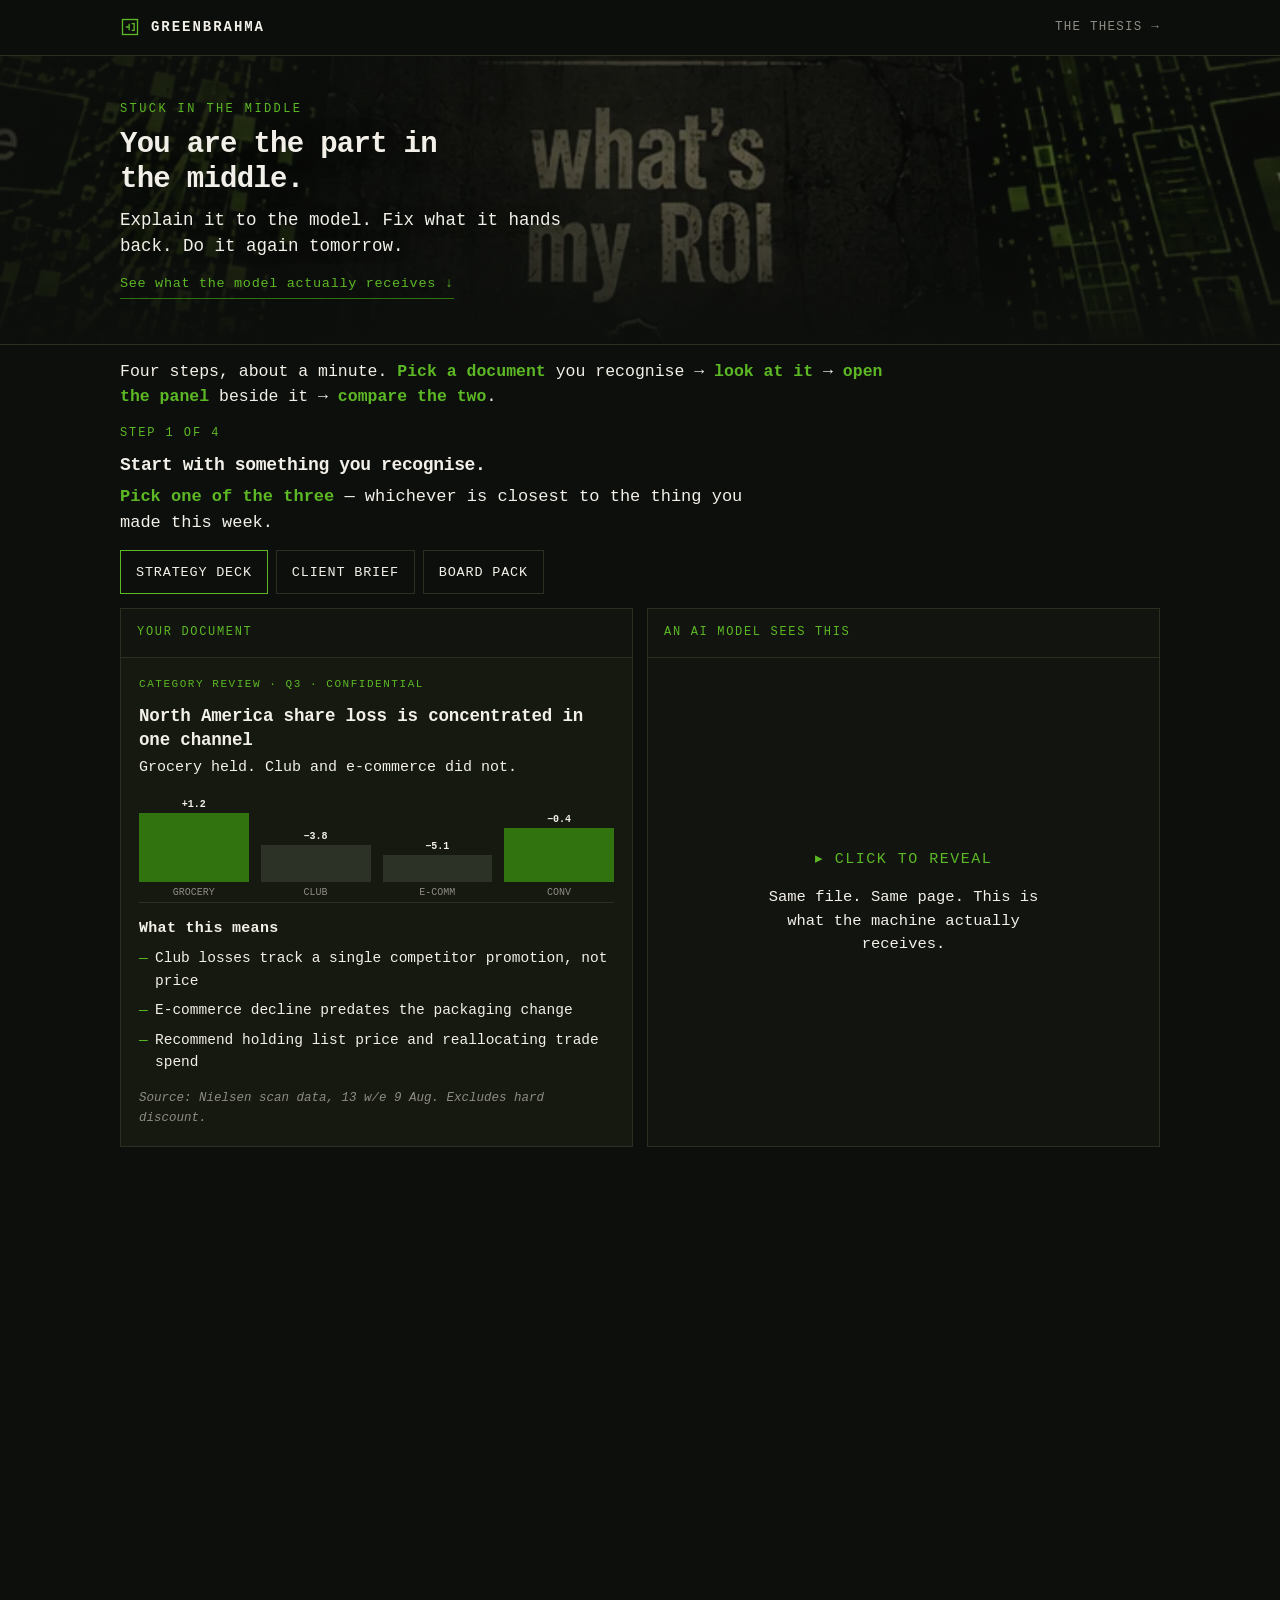
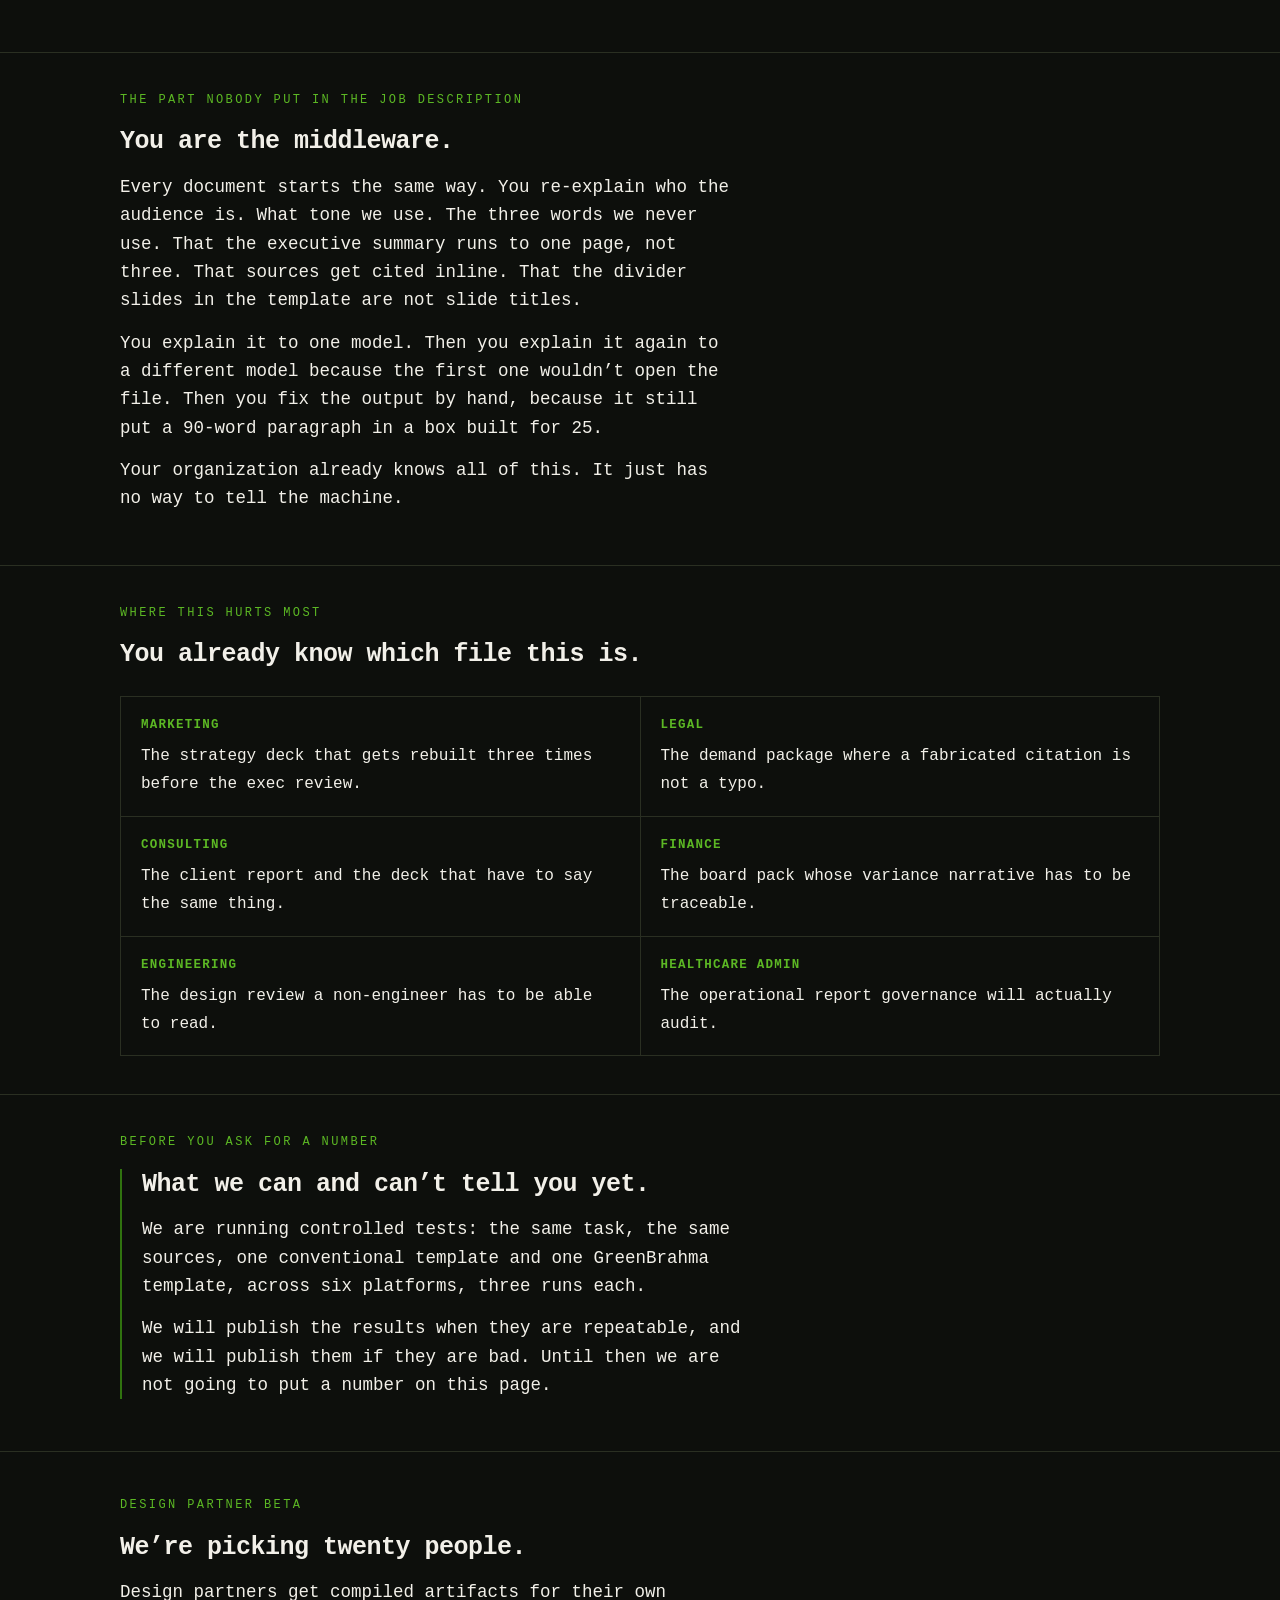
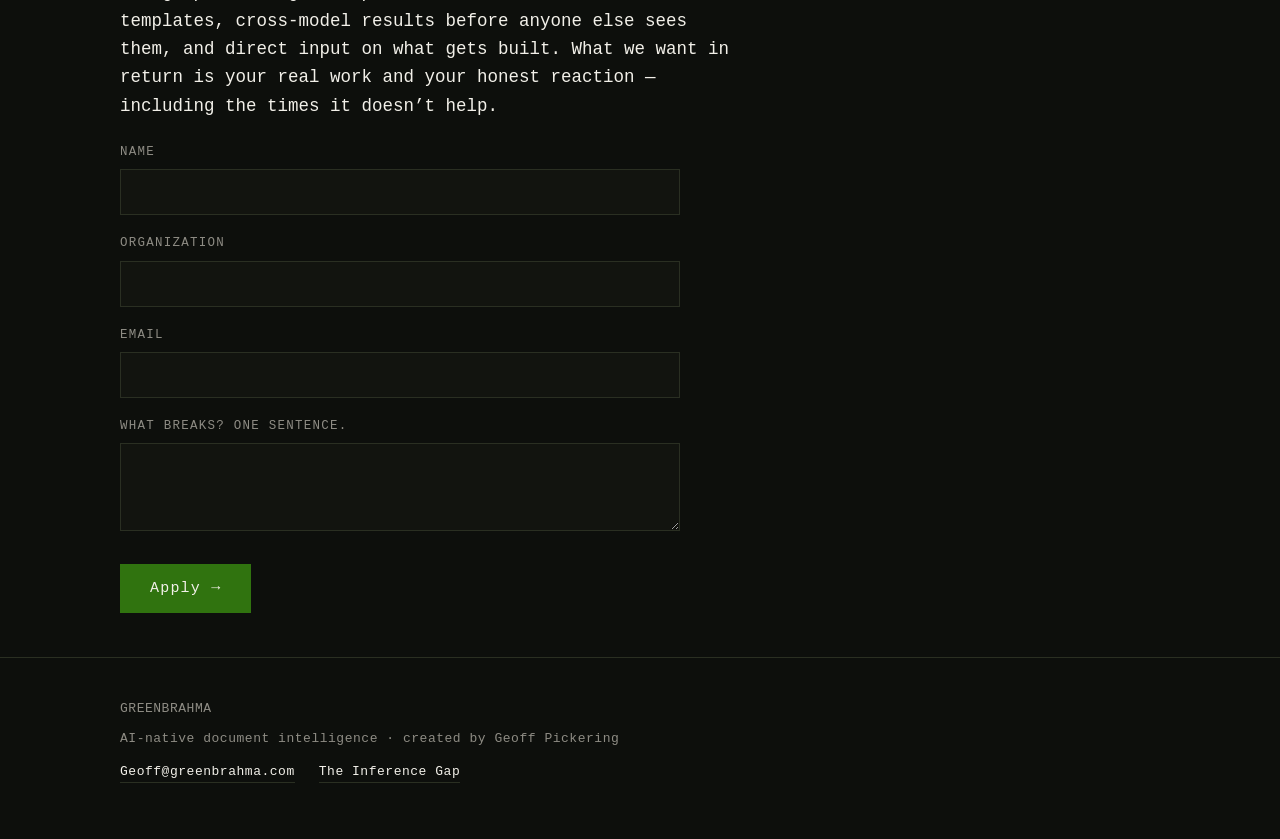
==== commit 5ef972f0: "One typeface: monospace throughout; prose collapses to white and green - the sans is gone; every ele" ====
--- a/index.html
+++ b/index.html
@@ -21,12 +21,12 @@
     --green-lit:#5cb824;
     --rule:#2a2f22;
     --mono:'SFMono-Regular',ui-monospace,'Menlo','Consolas','Liberation Mono',monospace;
-    --sans:-apple-system,BlinkMacSystemFont,'Segoe UI',Helvetica,Arial,sans-serif;
+    --sans:'SFMono-Regular',ui-monospace,'Menlo','Consolas','Liberation Mono',monospace;
   }
   *{box-sizing:border-box;margin:0;padding:0}
   html{scroll-behavior:smooth}
   body{background:var(--ground);color:var(--ink);font-family:var(--sans);
-    font-size:19.5px;line-height:1.55;-webkit-font-smoothing:antialiased;overflow-x:hidden}
+    font-size:17.5px;line-height:1.62;-webkit-font-smoothing:antialiased;overflow-x:hidden}
   .wrap{max-width:1080px;margin:0 auto;padding:0 20px}
   .dim{color:var(--ink-2)}
 
@@ -45,25 +45,25 @@
   .eyebrow{font-family:var(--mono);font-size:12px;letter-spacing:.2em;
     text-transform:uppercase;color:var(--green-lit);margin-bottom:16px}
   h1{font-family:var(--mono);font-weight:600;font-size:clamp(21px,2.7vw,29px);
-    line-height:1.16;letter-spacing:-.01em;margin-bottom:12px;max-width:26ch}
-  h2{font-family:var(--mono);font-weight:600;font-size:clamp(21px,3.4vw,28px);
-    line-height:1.25;margin-bottom:16px}
-  p{margin-bottom:14px;max-width:66ch;color:var(--ink)}
-  p.lead{font-size:21px;color:var(--ink);margin-bottom:18px}
+    line-height:1.2;letter-spacing:-.025em;margin-bottom:12px;max-width:26ch}
+  h2{font-family:var(--mono);font-weight:600;font-size:clamp(19px,2.9vw,25px);
+    line-height:1.3;letter-spacing:-.02em;margin-bottom:14px}
+  p{margin-bottom:14px;max-width:58ch;color:var(--ink)}
+  p.lead{font-size:18.5px;color:var(--ink);margin-bottom:18px;line-height:1.5}
 
  ---------- */
 .primary{border:1px solid var(--green);background:var(--ground-2);
   padding:13px 16px;margin-bottom:12px}
 .step{font-family:var(--mono);font-size:12px;letter-spacing:.16em;
   color:var(--green-lit);margin-bottom:10px}
-.primary h2{font-size:19px;line-height:1.3;font-weight:600;margin-bottom:6px}
-.primary p{color:var(--ink);font-size:18.5px;max-width:70ch}
+.primary h2{font-size:18px;line-height:1.35;font-weight:600;margin-bottom:6px}
+.primary p{color:var(--ink);font-size:17px;max-width:62ch;line-height:1.55}
 .primary .cue{color:var(--green-lit);font-weight:600}
 
 /* ---------- doc tabs ---------- */
 .tabs{display:flex;flex-wrap:wrap;gap:8px;margin-bottom:14px}
-.tab{font-family:var(--mono);font-size:13px;letter-spacing:.06em;background:transparent;
-  color:var(--ink-dim);border:1px solid var(--rule);padding:11px 15px;cursor:pointer;
+.tab{font-family:var(--mono);font-size:13.5px;letter-spacing:.06em;background:transparent;
+  color:var(--ink);border:1px solid var(--rule);padding:11px 15px;cursor:pointer;
   min-height:44px}
 .tab[aria-pressed="true"]{color:var(--ink);border-color:var(--green-lit)}
 .tab:hover{color:var(--ink)}
@@ -84,19 +84,19 @@
   text-align:center;padding:30px}
 .shut:focus-visible{outline:2px solid var(--green-lit);outline-offset:-4px}
 .shut .lock{font-family:var(--mono);font-size:15px;letter-spacing:.1em;color:var(--green-lit)}
-.shut .hint{font-size:17px;color:var(--ink-2);max-width:32ch}
+.shut .hint{font-size:15.5px;color:var(--ink);max-width:30ch;line-height:1.5}
 .shut:hover .lock{color:var(--ink)}
 
 /* ---------- document rendering: human ---------- */
-.d-title{font-size:20px;font-weight:700;line-height:1.25;margin-bottom:4px}
+.d-title{font-size:17.5px;font-weight:700;line-height:1.32;margin-bottom:5px;letter-spacing:-.01em}
 .d-kicker{font-family:var(--mono);font-size:11px;letter-spacing:.14em;color:var(--green-lit);
   margin-bottom:12px}
-.d-sub{font-size:17px;color:var(--ink-2);margin-bottom:14px}
-.d-h{font-size:16.5px;font-weight:700;margin:14px 0 6px}
-.d-p{font-size:16.5px;color:var(--ink-2);margin-bottom:9px}
-.d-li{font-size:16.5px;color:var(--ink-2);margin:0 0 7px 16px;position:relative}
+.d-sub{font-size:15px;color:var(--ink);margin-bottom:14px;line-height:1.5}
+.d-h{font-size:15px;font-weight:700;margin:14px 0 6px;letter-spacing:.02em}
+.d-p{font-size:14.5px;color:var(--ink);margin-bottom:9px;line-height:1.55}
+.d-li{font-size:14.5px;color:var(--ink);margin:0 0 7px 16px;position:relative;line-height:1.55}
 .d-li:before{content:"—";position:absolute;left:-16px;color:var(--green-lit)}
-.d-note{font-size:12px;color:var(--ink-dim);margin-top:14px;font-style:italic}
+.d-note{font-size:12.5px;color:var(--ink-dim);margin-top:14px;font-style:italic}
 
 .chart{display:flex;align-items:flex-end;gap:12px;height:110px;margin:14px 0 6px;
   padding-bottom:20px;border-bottom:1px solid var(--rule);position:relative}
@@ -107,7 +107,7 @@
 .bar b{position:absolute;top:-16px;left:0;right:0;text-align:center;
   font-family:var(--mono);font-size:10px;color:var(--ink)}
 
-.tbl{width:100%;border-collapse:collapse;margin:12px 0;font-size:13.5px}
+.tbl{width:100%;border-collapse:collapse;margin:12px 0;font-size:13px}
 .tbl th{font-family:var(--mono);font-size:10.5px;letter-spacing:.1em;color:var(--green-lit);
   text-align:left;padding:6px 8px;border-bottom:1px solid var(--rule)}
 .tbl td{padding:6px 8px;border-bottom:1px solid var(--rule);color:var(--ink-2)}
@@ -138,7 +138,7 @@
 .verdict{border-left:2px solid var(--green);padding:12px 0 12px 18px;margin-top:14px;
   opacity:0;transition:opacity 500ms ease}
 .verdict.on{opacity:1}
-.verdict p{font-size:18.5px;color:var(--ink);max-width:74ch}
+.verdict p{font-size:17px;color:var(--ink);max-width:64ch;line-height:1.58}
 .verdict b{color:var(--ink)}
 
 /* ---------- model row ---------- */
@@ -151,7 +151,7 @@
 .m{font-family:var(--mono);font-size:12.5px;color:var(--ink-dim);border:1px solid var(--rule);
   padding:10px 13px;background:transparent;min-height:42px;cursor:not-allowed}
 .m[data-live="1"]{color:var(--ink);border-color:var(--green-lit);cursor:pointer}
-.pending{font-size:15.5px;color:var(--ink-2);margin-top:10px;font-style:italic}
+.pending{font-size:14.5px;color:var(--ink);margin-top:10px;font-style:italic}
 
 .reset{font-family:var(--mono);font-size:12.5px;background:transparent;color:var(--green-lit);
   border:none;cursor:pointer;padding:10px 2px;letter-spacing:.06em;margin-top:6px}
@@ -174,7 +174,7 @@
   .band .eyebrow{margin-bottom:8px}
   .band h1{margin-bottom:9px;max-width:20ch;
     text-shadow:0 2px 18px rgba(13,15,12,.85)}
-  .band .lead{max-width:46ch;margin-bottom:14px;font-size:19.5px;
+  .band .lead{max-width:42ch;margin-bottom:14px;font-size:17.5px;line-height:1.5;
     text-shadow:0 1px 12px rgba(13,15,12,.9)}
   .scrollcue{display:inline-block;align-self:flex-start;font-family:var(--mono);
     font-size:13.5px;letter-spacing:.05em;color:var(--green-lit);text-decoration:none;
@@ -196,9 +196,9 @@
   .v{background:var(--ground);padding:18px 20px}
   .v b{display:block;font-family:var(--mono);font-size:12.5px;letter-spacing:.1em;
     color:var(--green-lit);font-weight:600;margin-bottom:6px}
-  .v span{color:var(--ink);font-size:18px}
-
-  .stepsintro{font-size:18px;color:var(--ink);margin-bottom:14px;max-width:78ch}
+  .v span{color:var(--ink);font-size:16px;line-height:1.5}
+
+  .stepsintro{font-size:16.5px;line-height:1.55;color:var(--ink);margin-bottom:14px;max-width:78ch}
   .stepsintro b{color:var(--green-lit);font-weight:600}
   .honest{border-left:2px solid var(--green);padding-left:20px}
 
@@ -207,7 +207,7 @@
   label{display:block;font-family:var(--mono);font-size:12.5px;letter-spacing:.1em;
     text-transform:uppercase;color:var(--ink-dim);margin:18px 0 7px}
   input,textarea{width:100%;background:var(--ground-2);border:1px solid var(--rule);
-    color:var(--ink);font-family:var(--sans);font-size:16px;padding:13px 15px;border-radius:0}
+    color:var(--ink);font-family:var(--mono);font-size:16px;padding:13px 15px;border-radius:0}
   input:focus,textarea:focus{outline:none;border-color:var(--green-lit)}
   textarea{resize:vertical;min-height:88px}
   button[type=submit]{margin-top:24px;background:var(--green);color:var(--ink);
@@ -217,7 +217,7 @@
 
   footer{padding:40px 0 56px;color:var(--ink-dim);font-family:var(--mono);
     font-size:13px;letter-spacing:.04em}
-  footer a{color:var(--ink-2);text-decoration:none;border-bottom:1px solid var(--rule)}
+  footer a{color:var(--ink);text-decoration:none;border-bottom:1px solid var(--rule)}
   footer a:hover{color:var(--ink)}
   .foot-row{display:flex;gap:24px;flex-wrap:wrap;margin-top:12px}
   .sr{position:absolute;width:1px;height:1px;overflow:hidden;clip:rect(0,0,0,0)}
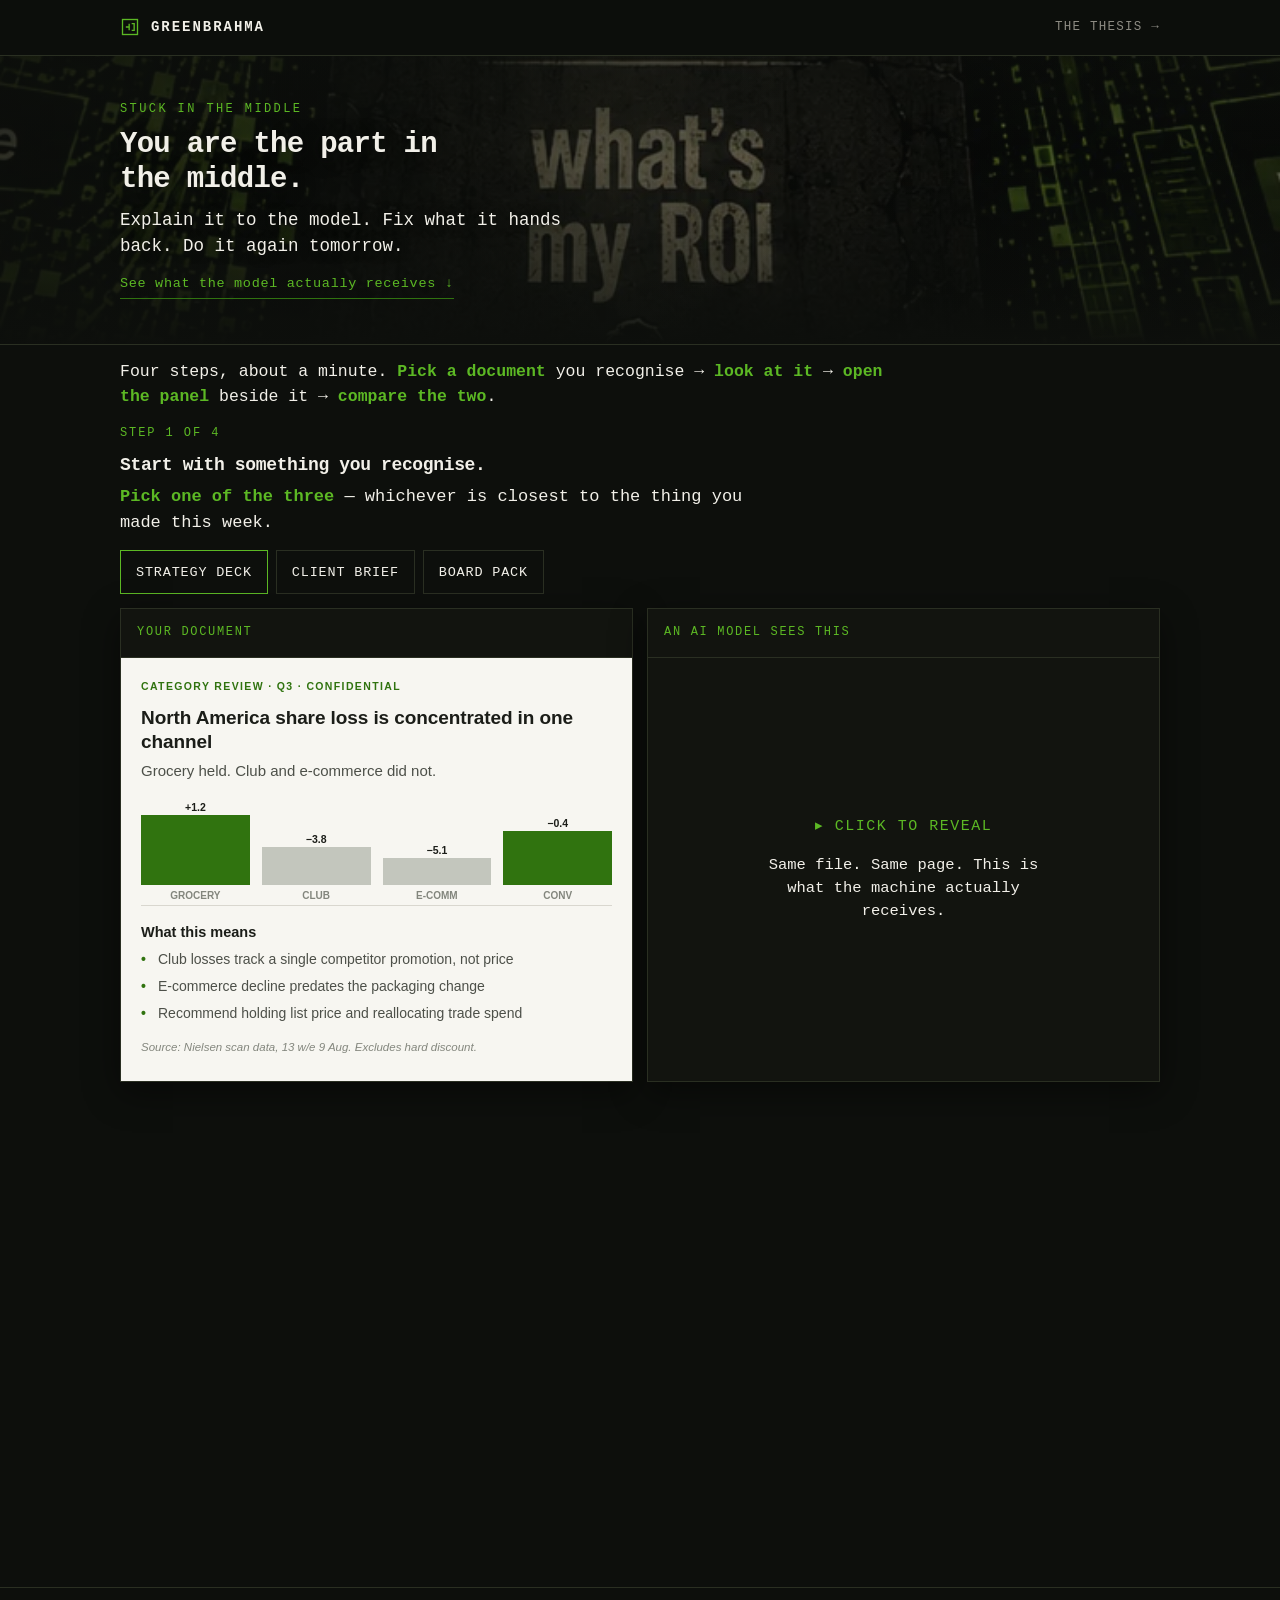
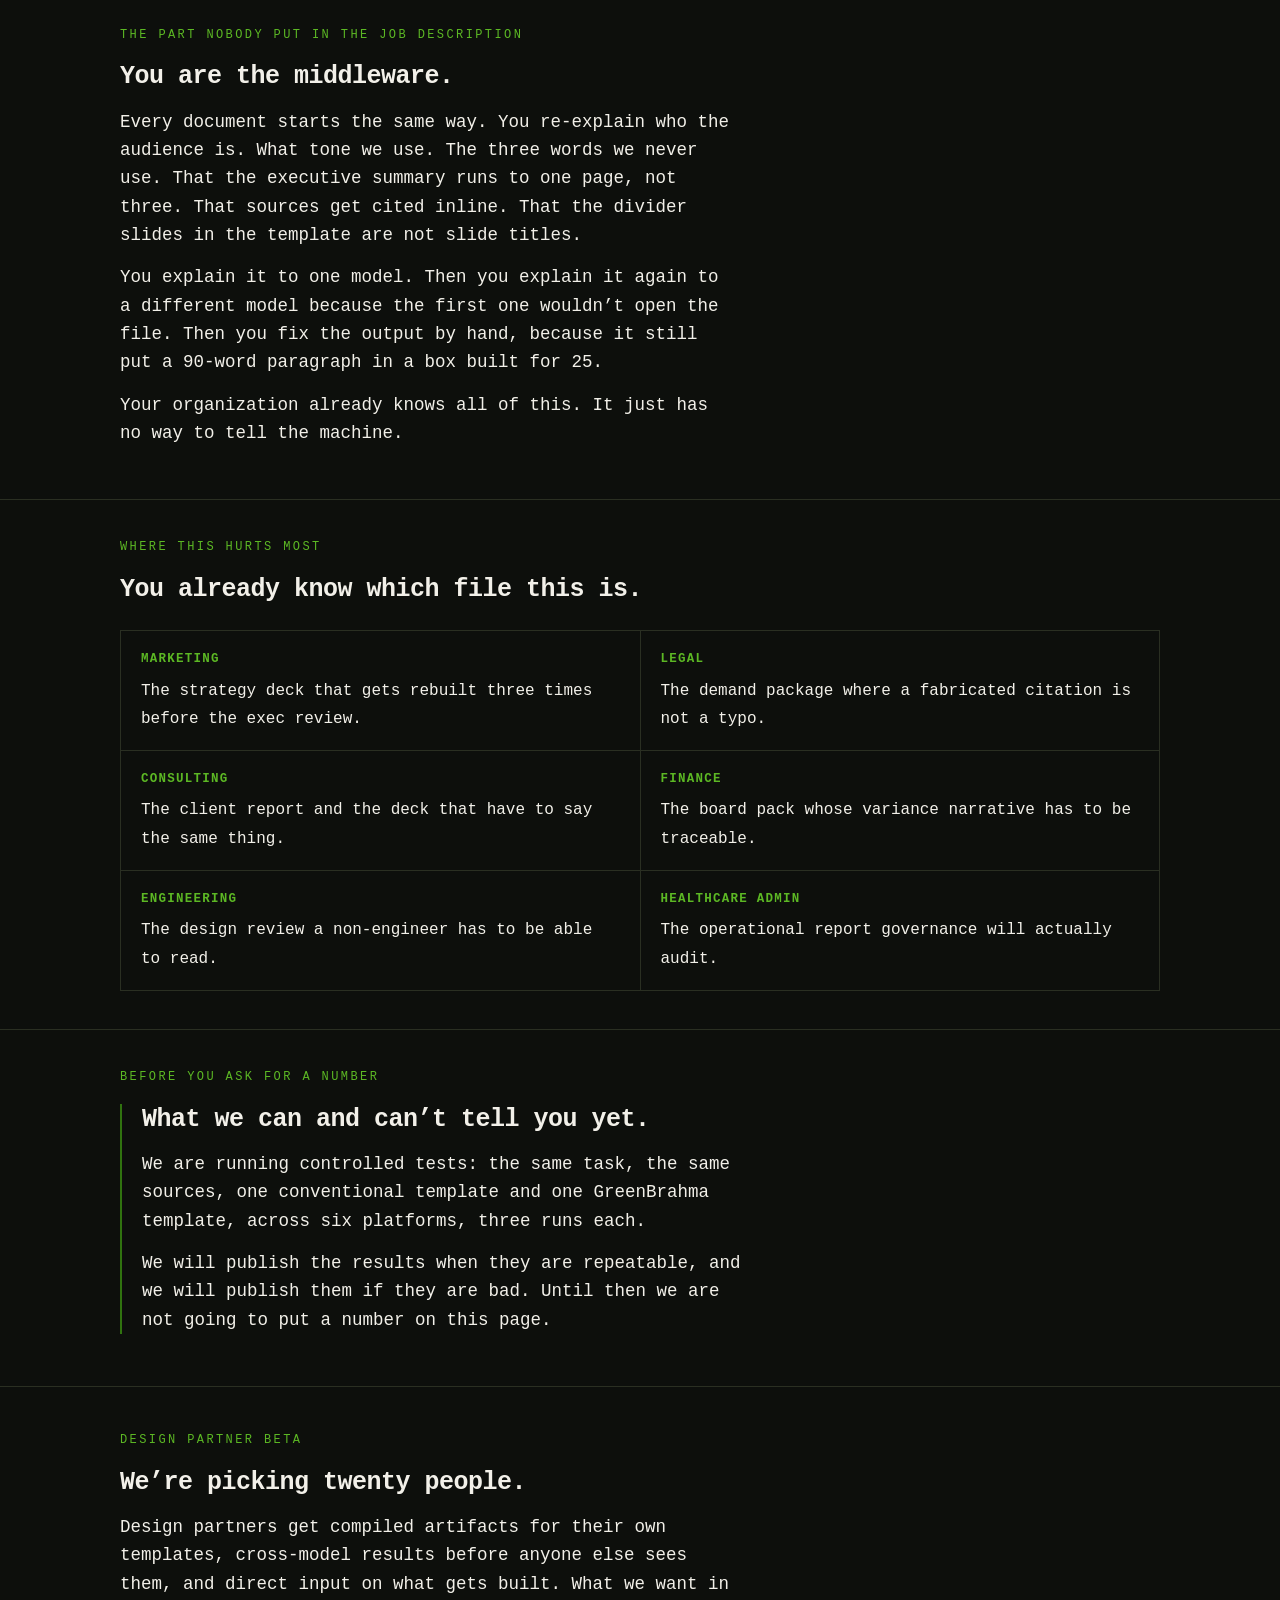
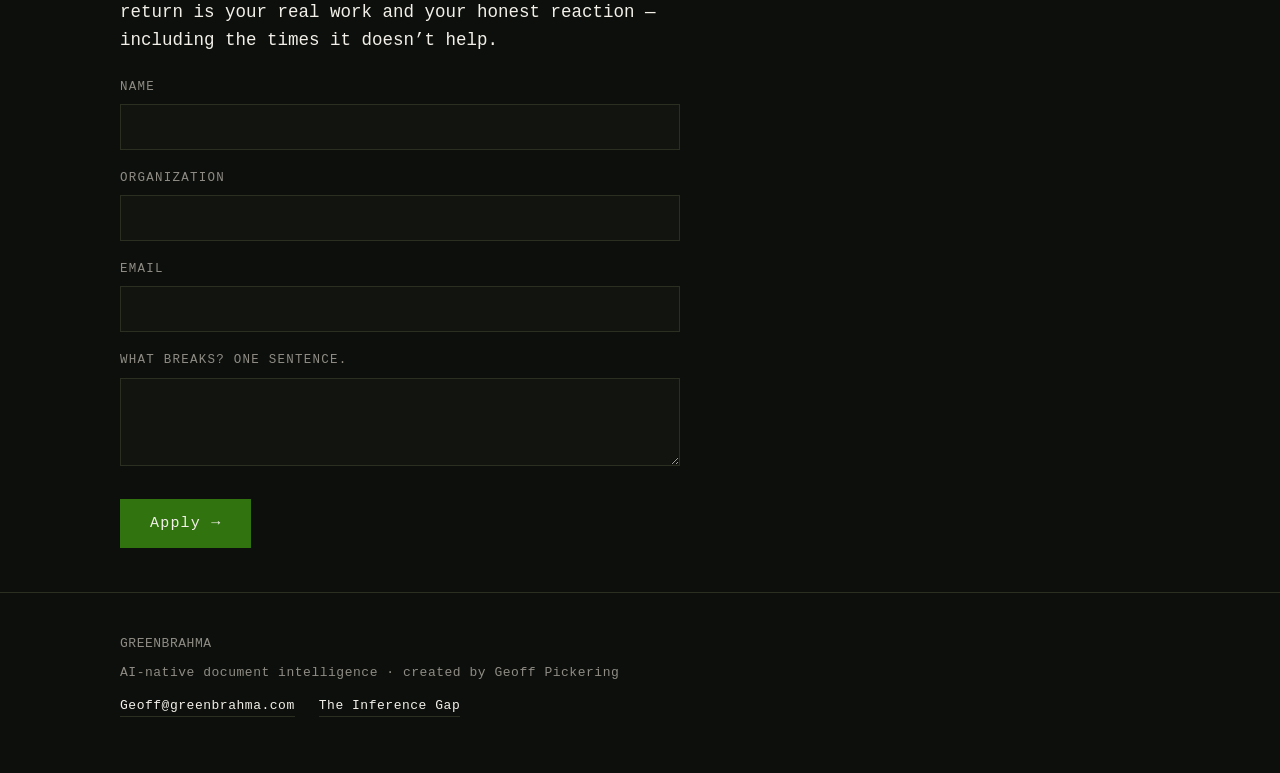
==== commit 85e9c214: "Sample documents become real paper - both panes render on a warm white sheet in a document typeface " ====
--- a/index.html
+++ b/index.html
@@ -21,6 +21,8 @@
     --green-lit:#5cb824;
     --rule:#2a2f22;
     --mono:'SFMono-Regular',ui-monospace,'Menlo','Consolas','Liberation Mono',monospace;
+    --doc:'Aptos','Calibri','Segoe UI','Helvetica Neue',Arial,sans-serif;
+    --sheet:#f7f6f1;--docink:#1b1d18;--docink2:#4d5049;--docdim:#83867d;--docrule:#d9d7cf;
     --sans:'SFMono-Regular',ui-monospace,'Menlo','Consolas','Liberation Mono',monospace;
   }
   *{box-sizing:border-box;margin:0;padding:0}
@@ -72,65 +74,54 @@
 /* ---------- panes ---------- */
 .panes{display:grid;grid-template-columns:1fr;gap:14px}
 @media(min-width:900px){.panes{grid-template-columns:1fr 1fr}}
-.pane{border:1px solid var(--rule);background:var(--ground-2);display:flex;flex-direction:column}
+.pane{border:1px solid var(--rule);background:var(--ground-2);display:flex;flex-direction:column;box-shadow:0 10px 34px rgba(0,0,0,.45)}
 .pane-head{font-family:var(--mono);font-size:12px;letter-spacing:.14em;color:var(--green-lit);
   padding:14px 16px;border-bottom:1px solid var(--rule)}
-.paper{background:var(--paper);padding:18px 18px;flex:1;min-height:320px;position:relative;
-  overflow:hidden}
+.paper{background:var(--sheet);color:var(--docink);font-family:var(--doc);padding:20px 20px 24px;flex:1;min-height:320px;position:relative;overflow:hidden}
 
 /* ---------- the closed right pane ---------- */
-.shut{all:unset;display:flex;flex-direction:column;align-items:center;justify-content:center;
-  gap:14px;flex:1;min-height:340px;cursor:pointer;background:var(--ground-2);
-  text-align:center;padding:30px}
+.shut{all:unset;display:flex;flex-direction:column;align-items:center;justify-content:center;gap:14px;flex:1;min-height:320px;cursor:pointer;background:var(--ground-2);text-align:center;padding:30px}
 .shut:focus-visible{outline:2px solid var(--green-lit);outline-offset:-4px}
 .shut .lock{font-family:var(--mono);font-size:15px;letter-spacing:.1em;color:var(--green-lit)}
 .shut .hint{font-size:15.5px;color:var(--ink);max-width:30ch;line-height:1.5}
 .shut:hover .lock{color:var(--ink)}
 
 /* ---------- document rendering: human ---------- */
-.d-title{font-size:17.5px;font-weight:700;line-height:1.32;margin-bottom:5px;letter-spacing:-.01em}
-.d-kicker{font-family:var(--mono);font-size:11px;letter-spacing:.14em;color:var(--green-lit);
-  margin-bottom:12px}
-.d-sub{font-size:15px;color:var(--ink);margin-bottom:14px;line-height:1.5}
-.d-h{font-size:15px;font-weight:700;margin:14px 0 6px;letter-spacing:.02em}
-.d-p{font-size:14.5px;color:var(--ink);margin-bottom:9px;line-height:1.55}
-.d-li{font-size:14.5px;color:var(--ink);margin:0 0 7px 16px;position:relative;line-height:1.55}
-.d-li:before{content:"—";position:absolute;left:-16px;color:var(--green-lit)}
-.d-note{font-size:12.5px;color:var(--ink-dim);margin-top:14px;font-style:italic}
-
-.chart{display:flex;align-items:flex-end;gap:12px;height:110px;margin:14px 0 6px;
-  padding-bottom:20px;border-bottom:1px solid var(--rule);position:relative}
+.d-title{font-family:var(--doc);font-size:19px;font-weight:700;line-height:1.3;margin-bottom:5px;color:var(--docink);letter-spacing:-.005em}
+.d-kicker{font-family:var(--doc);font-size:10.5px;font-weight:700;letter-spacing:.13em;color:var(--green);margin-bottom:11px}
+.d-sub{font-size:15px;color:var(--docink2);margin-bottom:13px;line-height:1.45}
+.d-h{font-size:14.5px;font-weight:700;margin:15px 0 5px;color:var(--docink)}
+.d-p{font-size:14px;color:var(--docink2);margin-bottom:8px;line-height:1.5}
+.d-li{font-size:14px;color:var(--docink2);margin:0 0 6px 17px;position:relative;line-height:1.5}
+.d-li:before{content:"\2022";position:absolute;left:-17px;color:var(--green);font-weight:700}
+.d-note{font-size:11.5px;color:var(--docdim);margin-top:14px;font-style:italic}
+
+.chart{display:flex;align-items:flex-end;gap:12px;height:110px;margin:14px 0 6px;padding-bottom:20px;border-bottom:1px solid var(--docrule);position:relative}
 .bar{flex:1;background:var(--green);position:relative}
-.bar.alt{background:#2c3326}
-.bar span{position:absolute;bottom:-19px;left:0;right:0;text-align:center;
-  font-family:var(--mono);font-size:10px;color:var(--ink-dim)}
-.bar b{position:absolute;top:-16px;left:0;right:0;text-align:center;
-  font-family:var(--mono);font-size:10px;color:var(--ink)}
+.bar.alt{background:#c3c6bd}
+.bar span{position:absolute;bottom:-19px;left:0;right:0;text-align:center;font-family:var(--doc);font-size:10px;font-weight:600;color:var(--docdim)}
+.bar b{position:absolute;top:-16px;left:0;right:0;text-align:center;font-family:var(--doc);font-size:10.5px;font-weight:700;color:var(--docink)}
 
 .tbl{width:100%;border-collapse:collapse;margin:12px 0;font-size:13px}
-.tbl th{font-family:var(--mono);font-size:10.5px;letter-spacing:.1em;color:var(--green-lit);
-  text-align:left;padding:6px 8px;border-bottom:1px solid var(--rule)}
-.tbl td{padding:6px 8px;border-bottom:1px solid var(--rule);color:var(--ink-2)}
-.tbl td.num{text-align:right;font-family:var(--mono)}
-.tbl td.neg{color:#c9662b}
+.tbl th{font-family:var(--doc);font-size:10.5px;font-weight:700;letter-spacing:.09em;color:var(--green);text-align:left;padding:6px 8px;border-bottom:1.5px solid var(--docink)}
+.tbl td{padding:6px 8px;border-bottom:1px solid var(--docrule);color:var(--docink2)}
+.tbl td.num{text-align:right;font-variant-numeric:tabular-nums}
+.tbl td.neg{color:#a8342a}
 
 /* ---------- document rendering: machine ---------- */
 /* every element flattens to identical, undifferentiated text */
 .machine .d-title,.machine .d-h,.machine .d-sub,.machine .d-p,
 .machine .d-li,.machine .d-note,.machine .d-kicker{
-  font-size:14px !important;font-weight:400 !important;font-style:normal !important;
-  color:var(--ink-dim) !important;letter-spacing:0 !important;margin:0 0 8px 0 !important;
-  line-height:1.5 !important;font-family:var(--sans) !important}
+  font-size:13.5px !important;font-weight:400 !important;font-style:normal !important;
+  color:#7c7f76 !important;letter-spacing:0 !important;margin:0 0 8px 0 !important;
+  line-height:1.5 !important;font-family:var(--doc) !important}
 .machine .d-li:before{content:"";}
 .machine .chart,.machine .tbl{display:none}
-.machine .flat{border:1px dashed #3f4636;padding:10px 12px;margin:10px 0;
-  font-family:var(--mono);font-size:12px;color:var(--green-lit)}
-.machine .q{display:block;font-family:var(--mono);font-size:11.5px;color:var(--green-lit);
-  margin:2px 0 12px}
+.machine .flat{border:1px dashed #b9bcb2;padding:10px 12px;margin:10px 0;font-family:var(--mono);font-size:11.5px;color:var(--green);line-height:1.5}
+.machine .q{display:block;font-family:var(--mono);font-size:11px;color:var(--green);margin:1px 0 12px;letter-spacing:-.01em}
 
 /* wipe reveal */
-.wipe{position:absolute;inset:0;background:var(--ink);transform-origin:left;
-  transform:scaleX(1);pointer-events:none}
+.wipe{position:absolute;inset:0;background:var(--green);transform-origin:left;transform:scaleX(1);pointer-events:none}
 .wiping .wipe{animation:sweep 900ms cubic-bezier(.6,0,.3,1) forwards}
 @keyframes sweep{0%{transform:scaleX(1)}100%{transform:scaleX(0);transform-origin:right}}
 
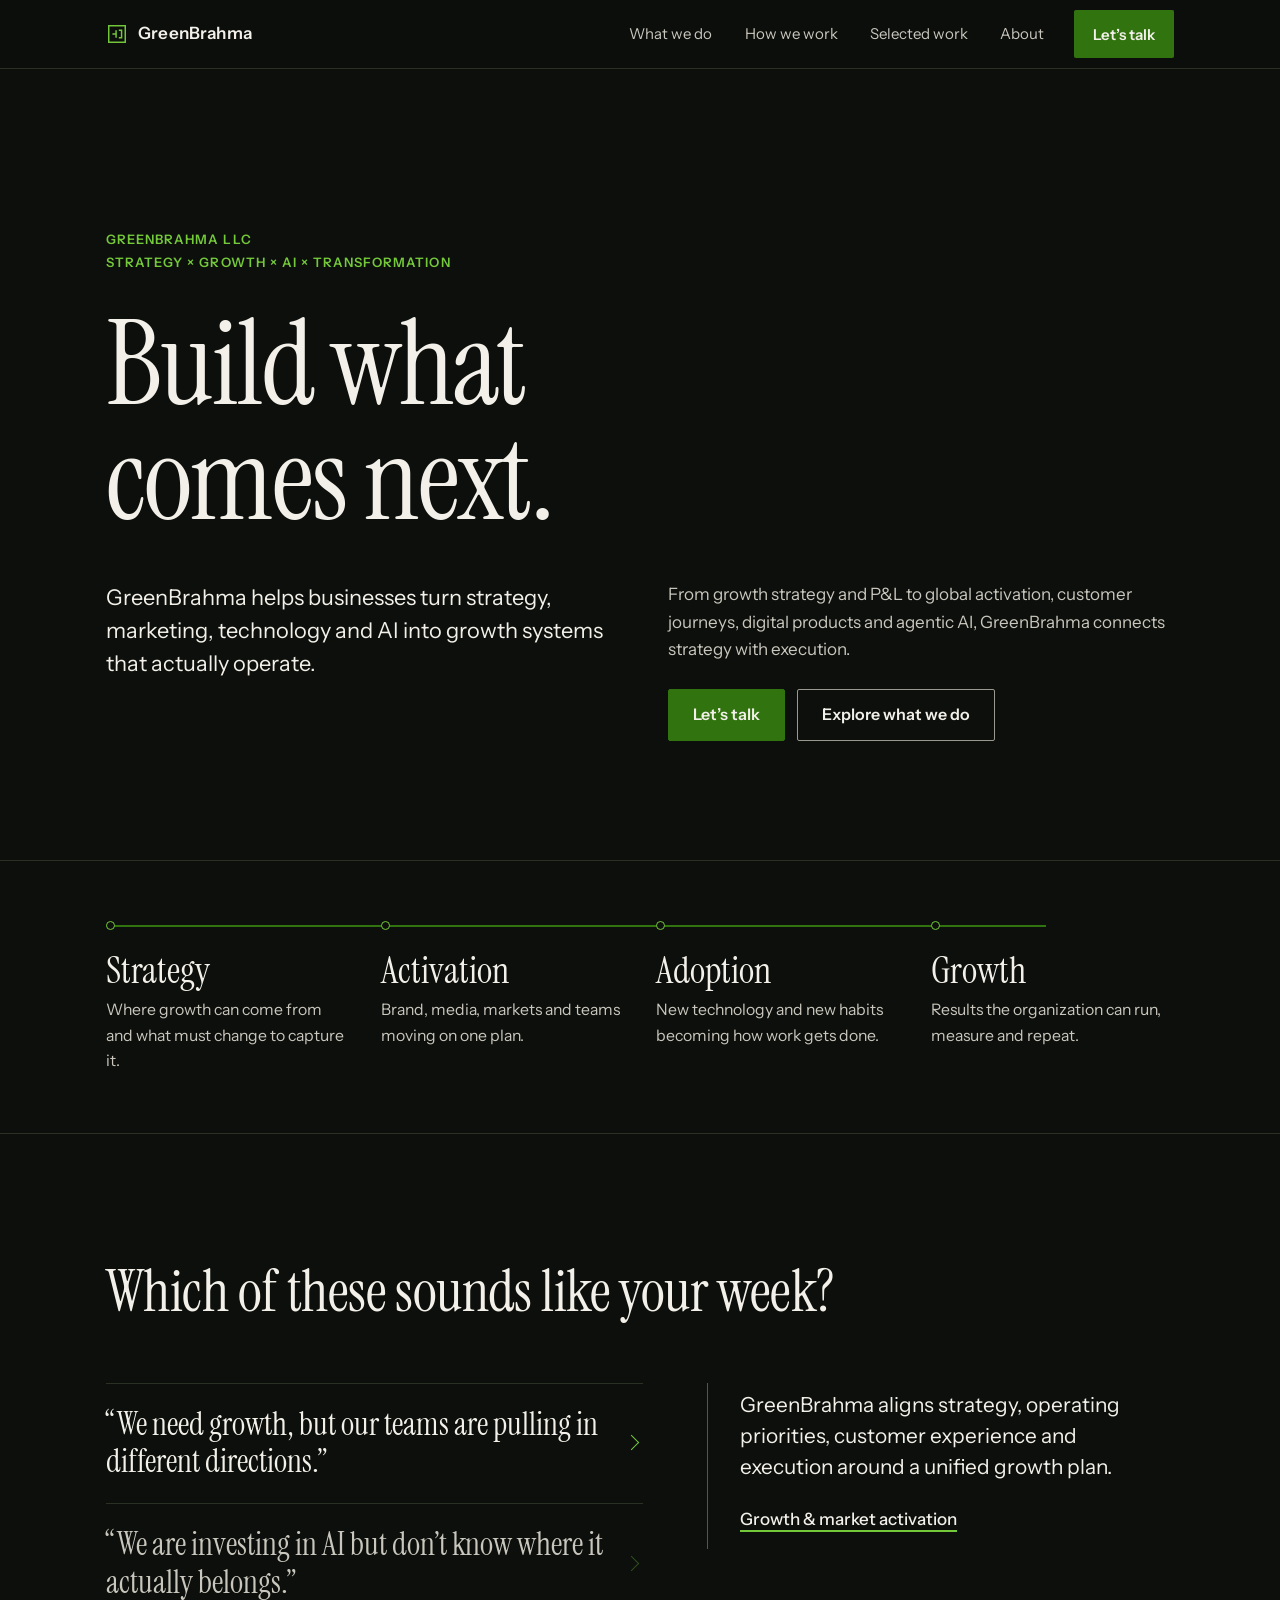
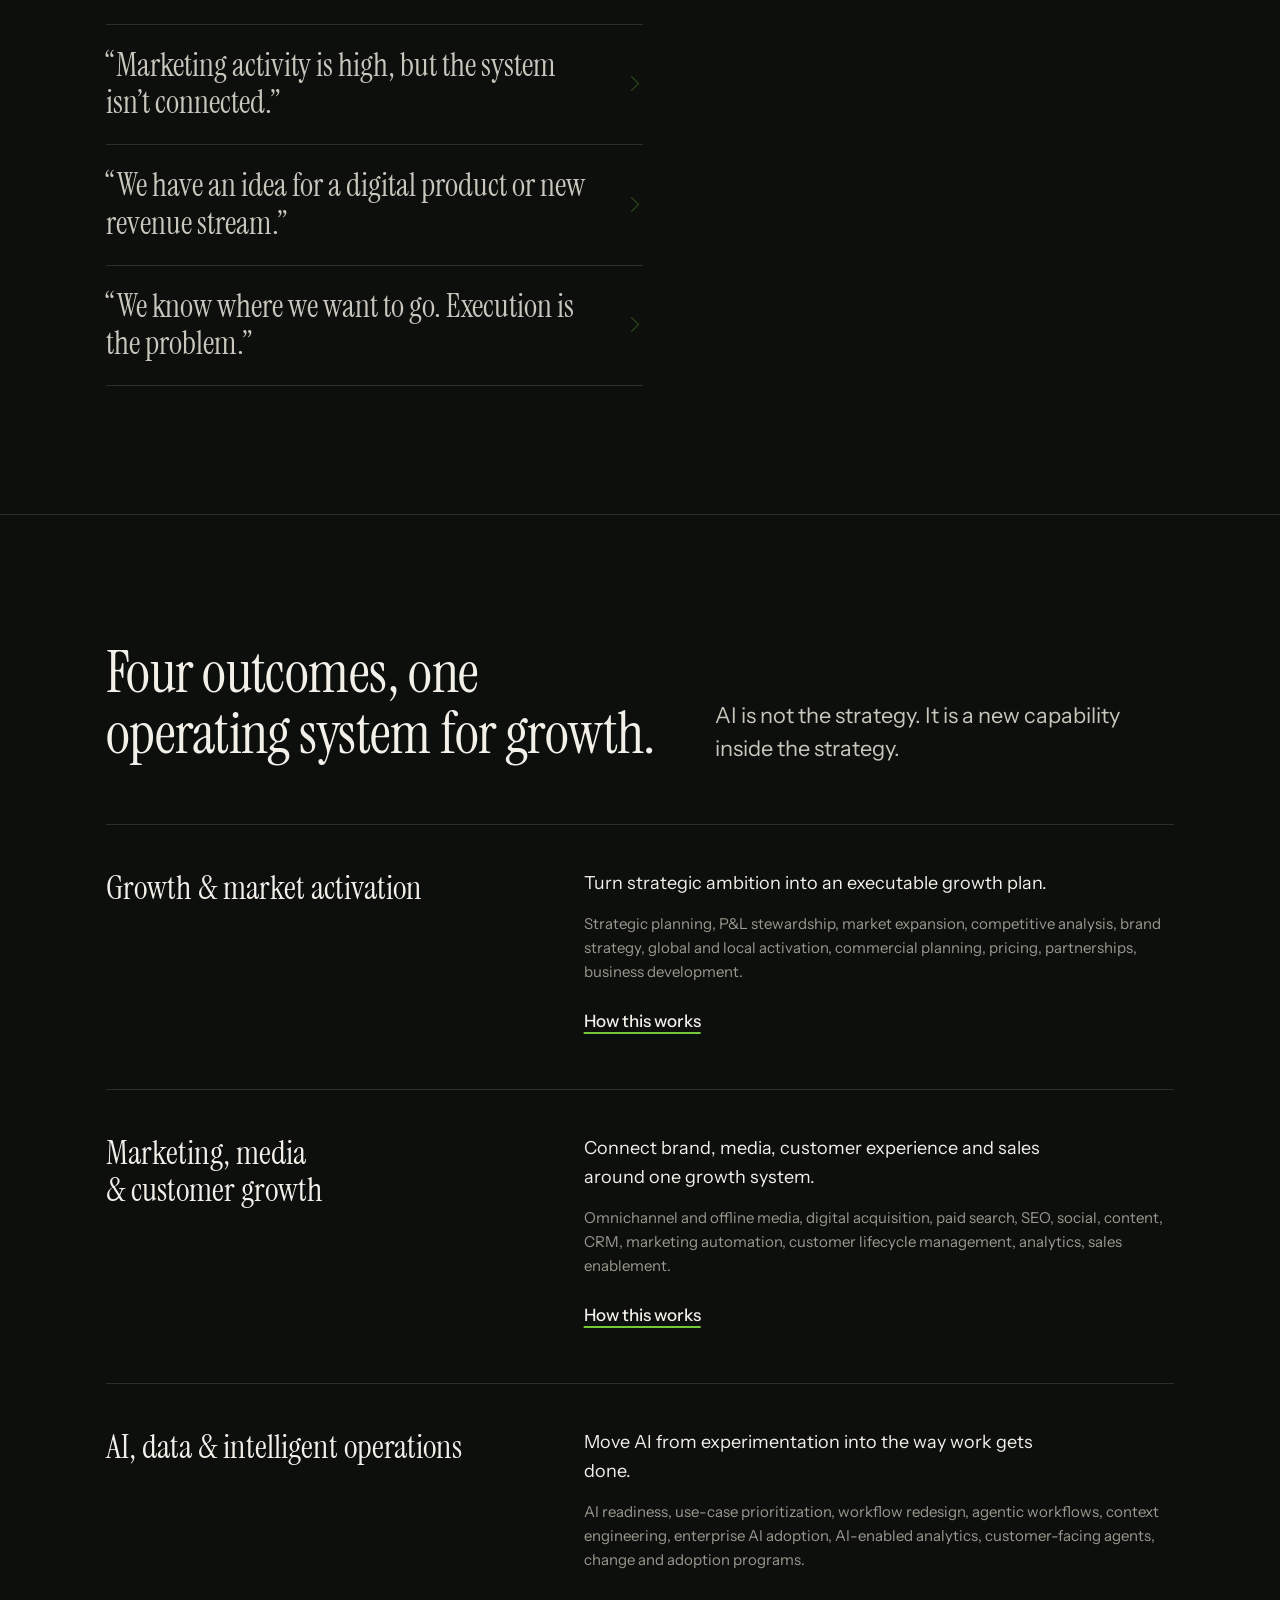
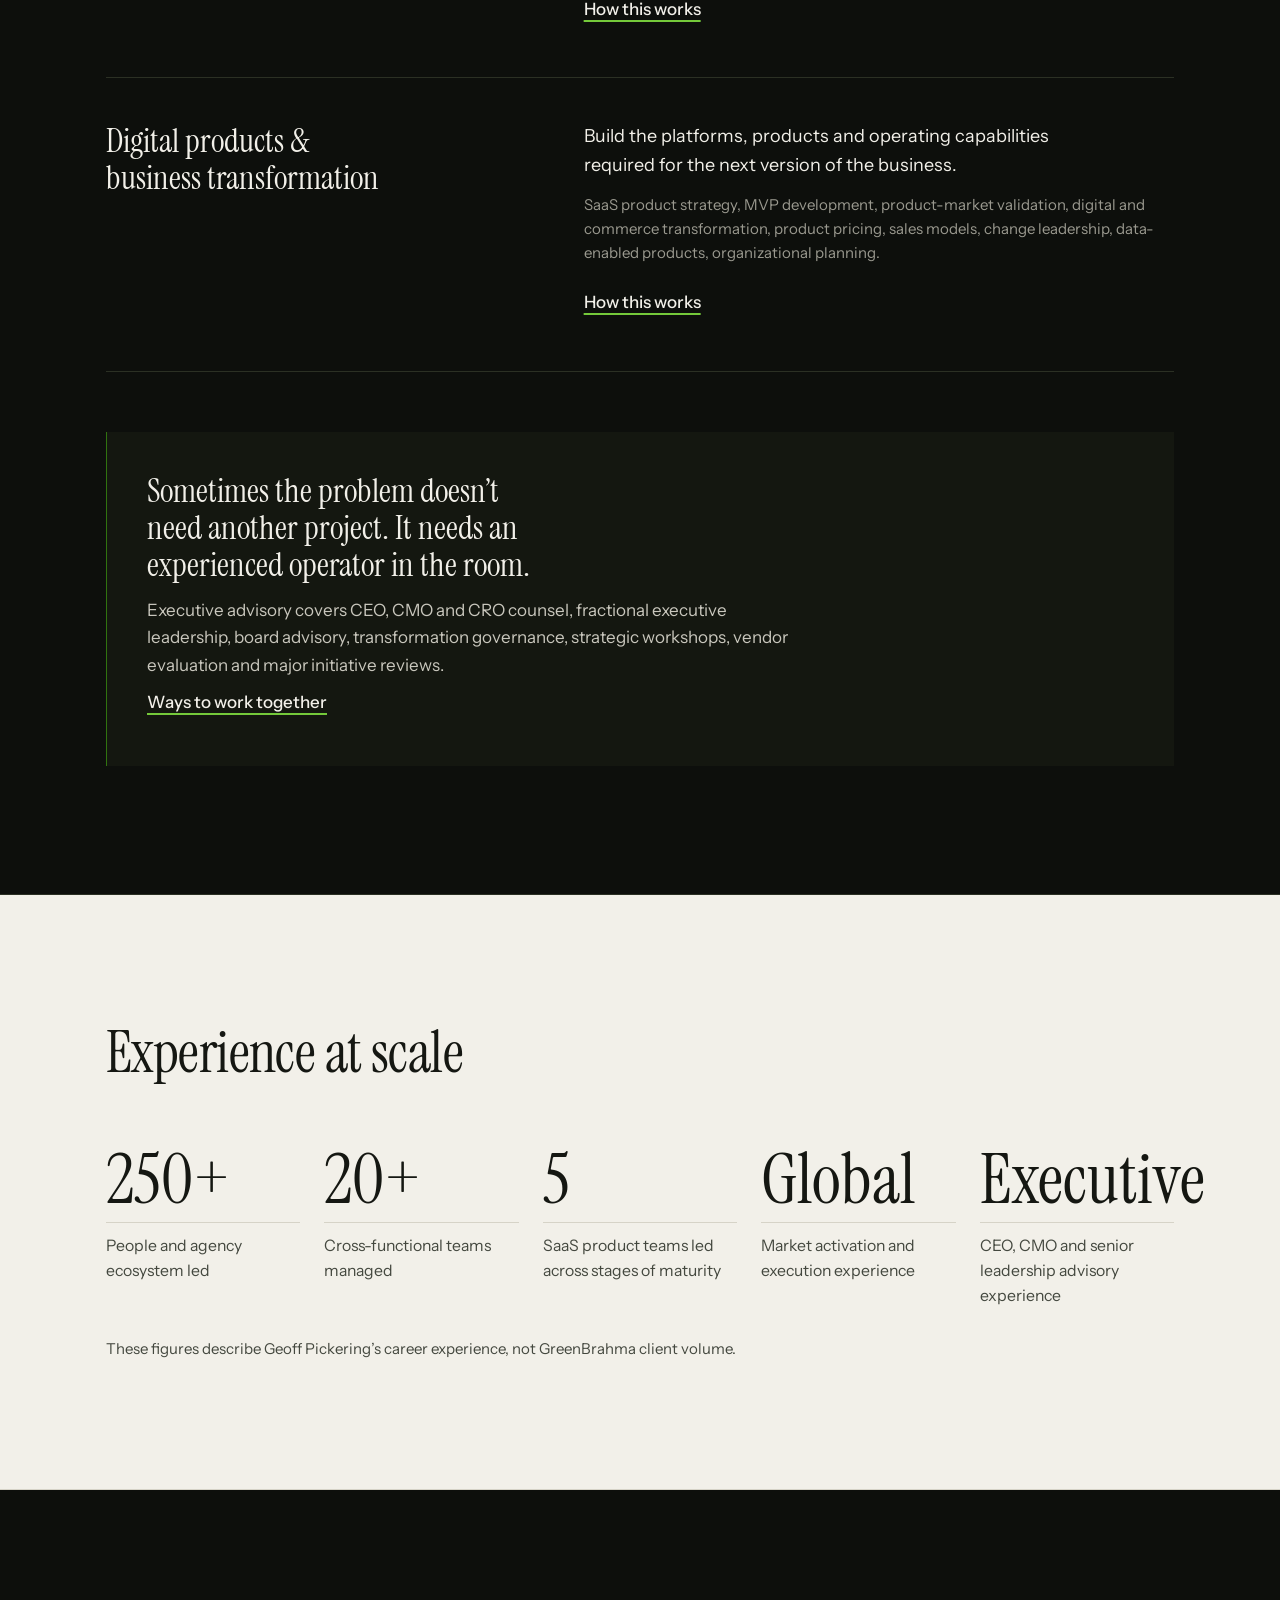
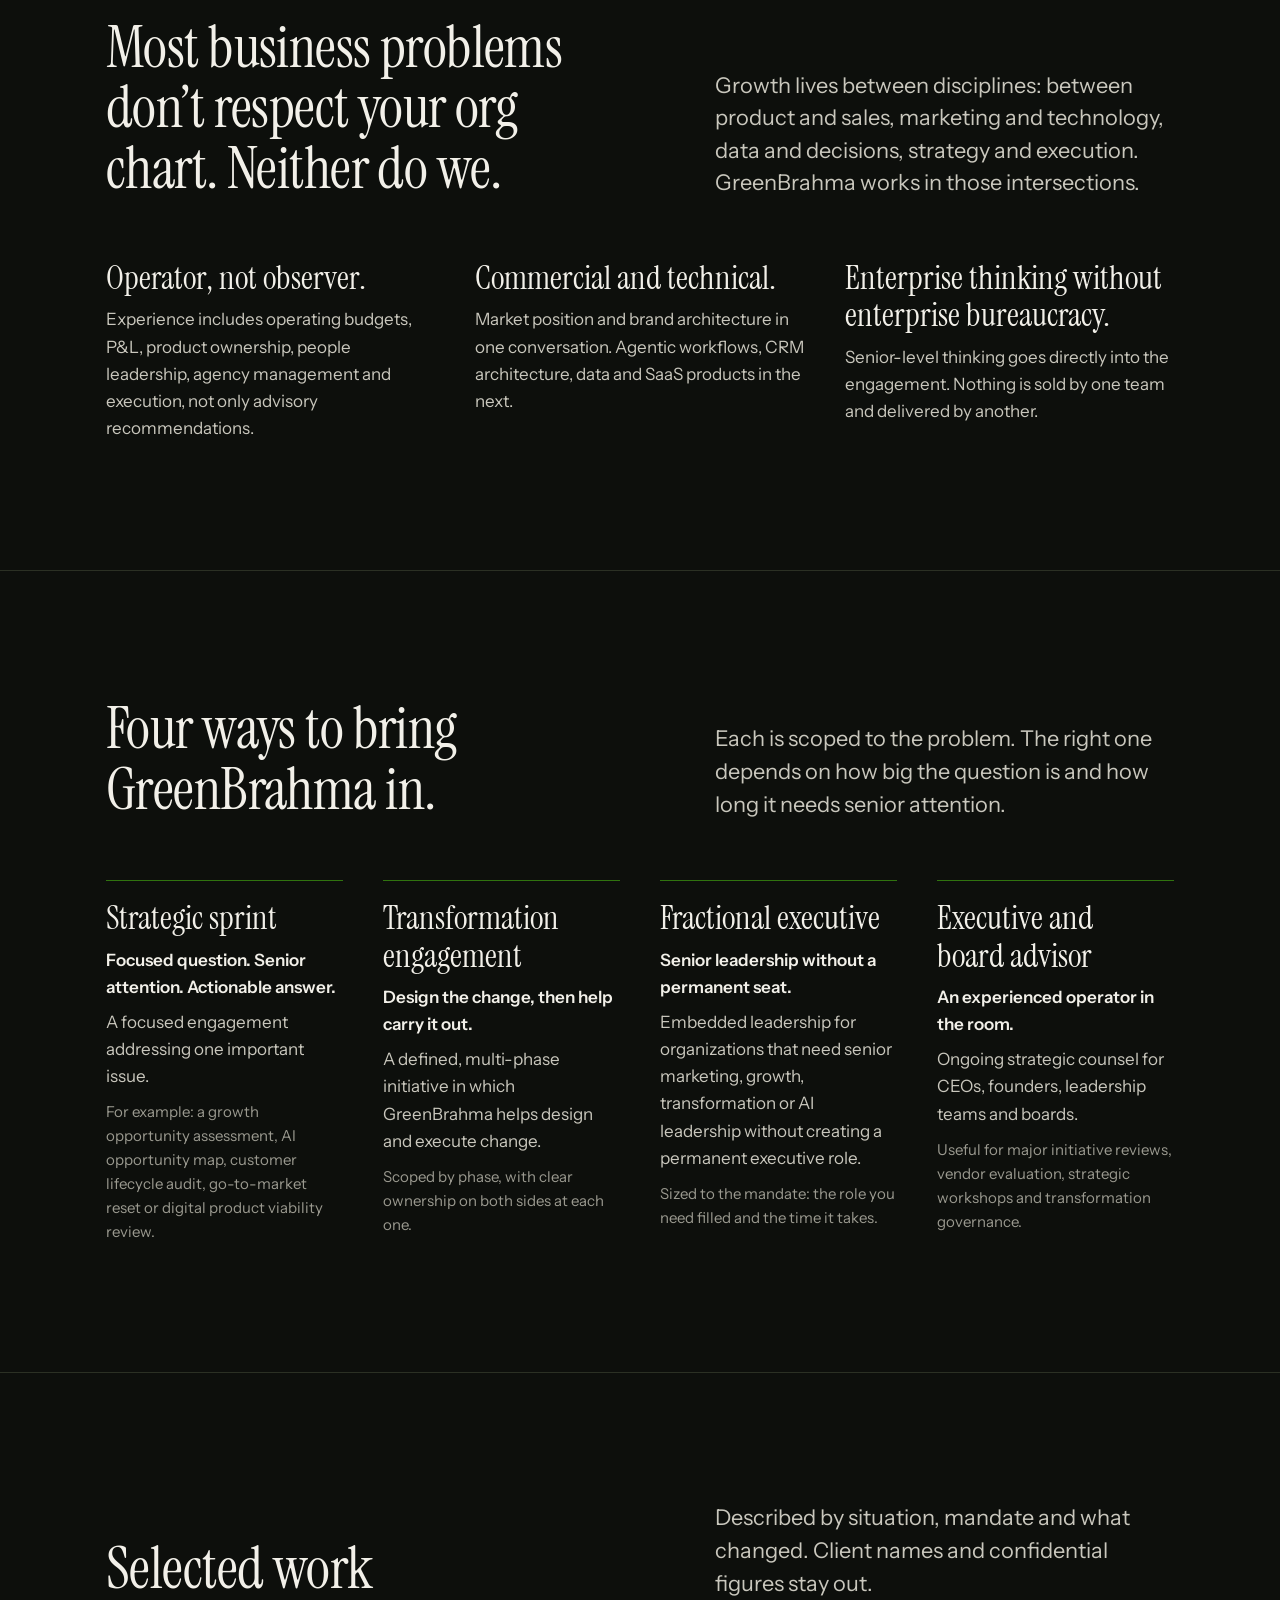
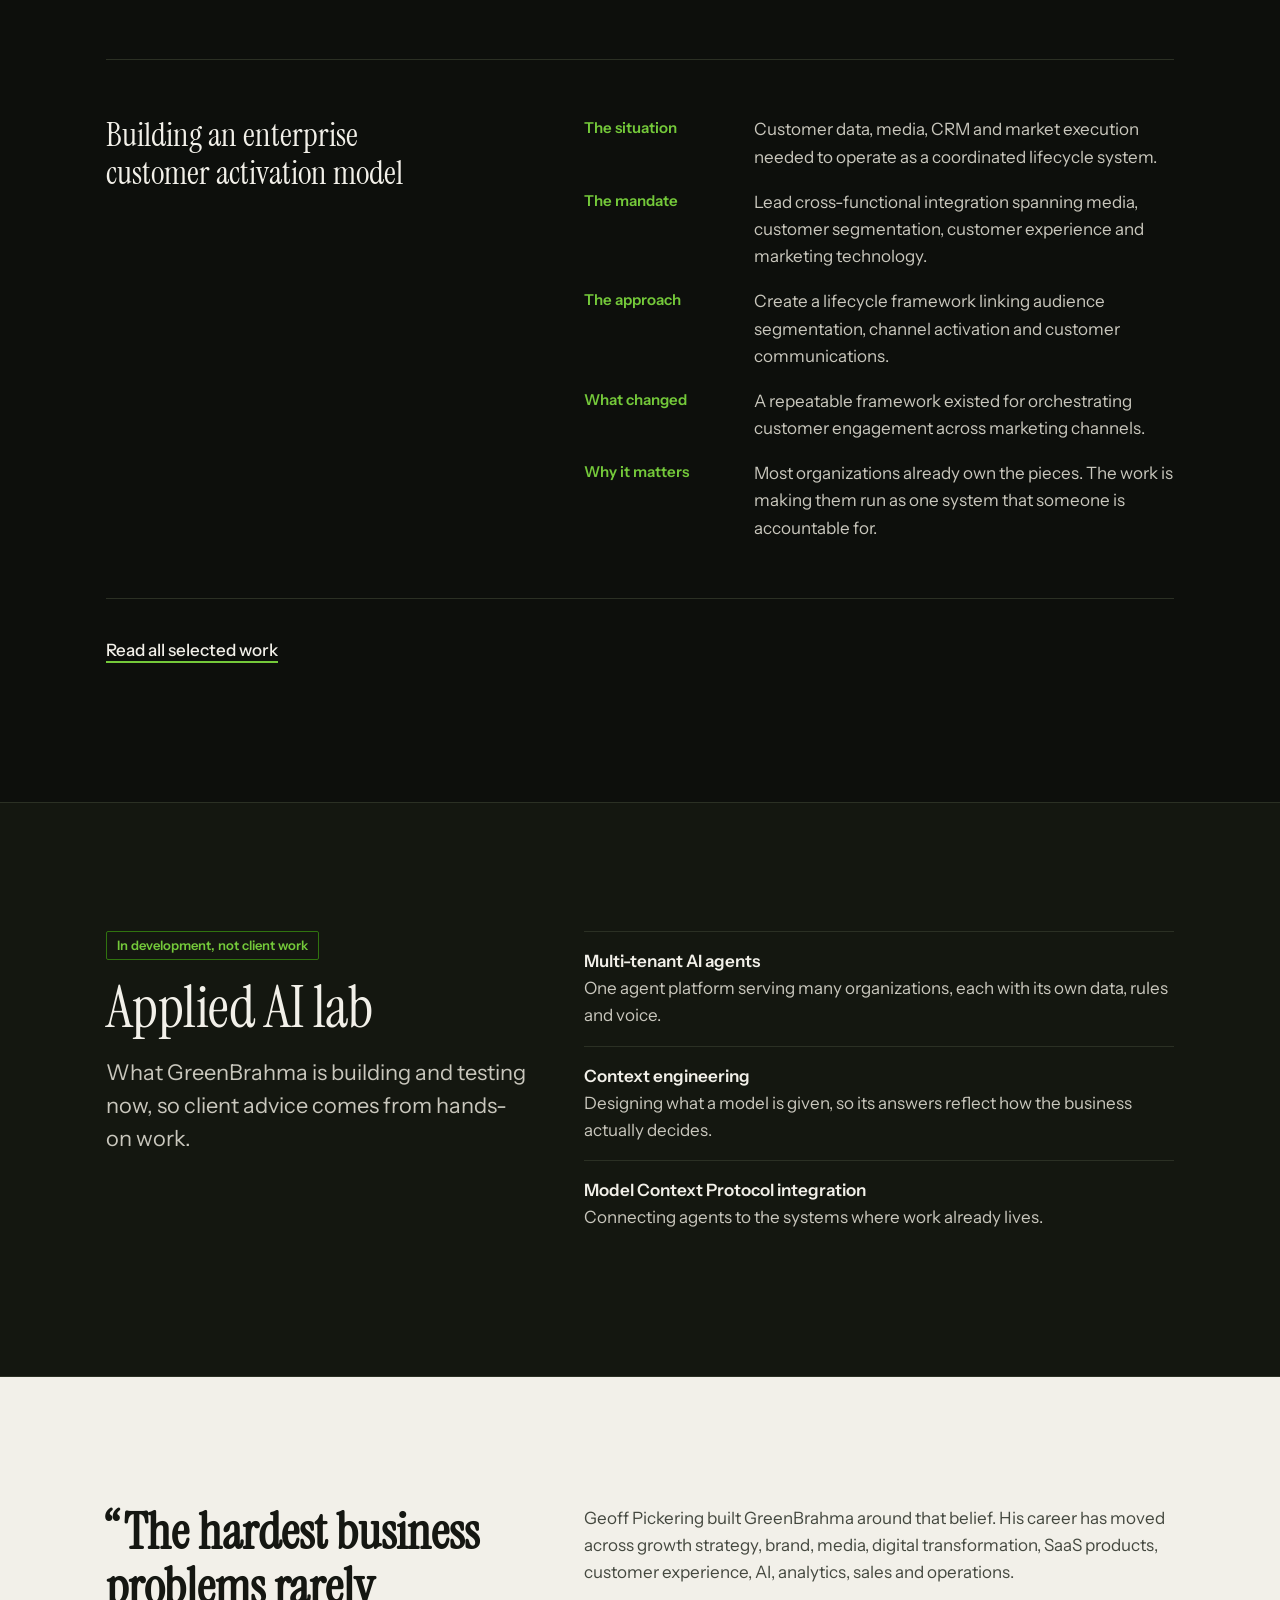
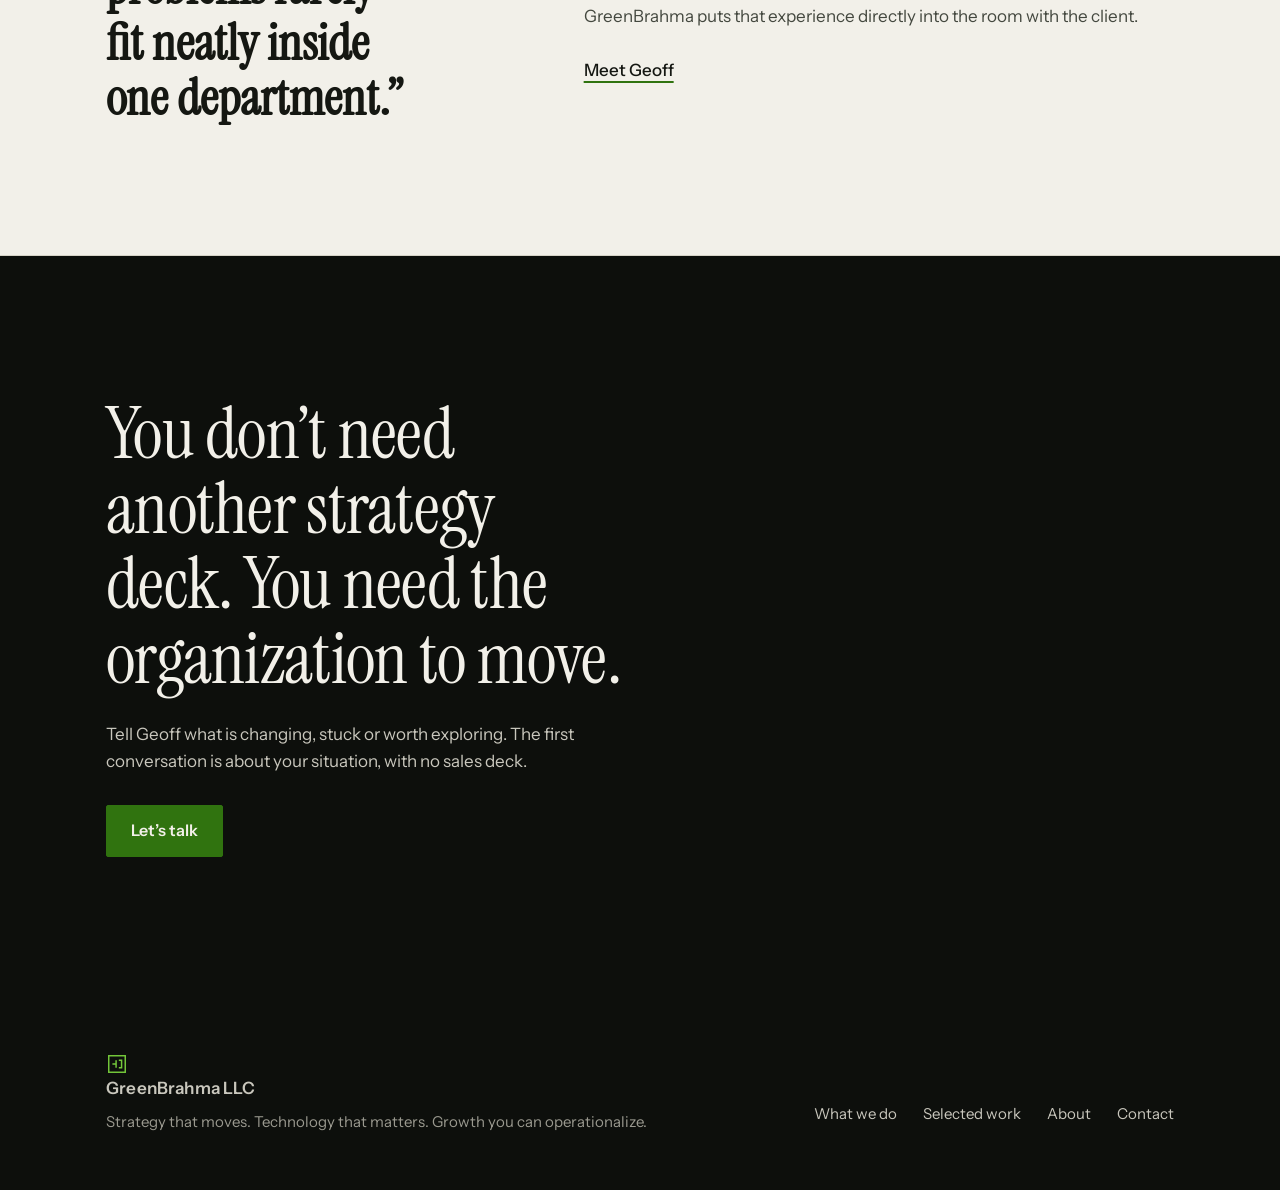
==== commit 80d52112: "New front end: GreenBrahma as a growth and transformation capability Adds the new home, capabilities" ====
--- a/index.html
+++ b/index.html
@@ -1,554 +1,299 @@
-<!DOCTYPE html>
+<!doctype html>
 <html lang="en">
 <head>
-<meta charset="UTF-8" />
-<meta name="viewport" content="width=device-width, initial-scale=1.0" />
-<title>GreenBrahma — Make your templates readable by AI</title>
-<meta name="description" content="Your Word and PowerPoint templates look fine to a person and mean almost nothing to a machine. See what an AI model actually receives." />
-<meta property="og:type" content="website" />
-<meta property="og:title" content="Your template looks fine. Your AI can't read it." />
-<meta property="og:description" content="Every word survives. Every meaning does not. See what an AI model actually receives from your document." />
-
-<style>
-  :root{
-    --ground:#0d0f0c;
-    --ground-2:#12140f;
-    --paper:#16190f;
-    --ink:#f2f0e9;
-    --ink-2:#cfcdc4;
-    --ink-dim:#8e8c84;
-    --green:#30730f;
-    --green-lit:#5cb824;
-    --rule:#2a2f22;
-    --mono:'SFMono-Regular',ui-monospace,'Menlo','Consolas','Liberation Mono',monospace;
-    --doc:'Aptos','Calibri','Segoe UI','Helvetica Neue',Arial,sans-serif;
-    --sheet:#f7f6f1;--docink:#1b1d18;--docink2:#4d5049;--docdim:#83867d;--docrule:#d9d7cf;
-    --sans:'SFMono-Regular',ui-monospace,'Menlo','Consolas','Liberation Mono',monospace;
-  }
-  *{box-sizing:border-box;margin:0;padding:0}
-  html{scroll-behavior:smooth}
-  body{background:var(--ground);color:var(--ink);font-family:var(--sans);
-    font-size:17.5px;line-height:1.62;-webkit-font-smoothing:antialiased;overflow-x:hidden}
-  .wrap{max-width:1080px;margin:0 auto;padding:0 20px}
-  .dim{color:var(--ink-2)}
-
-  header{border-bottom:1px solid var(--rule);padding:16px 0;position:sticky;top:0;
-    background:rgba(13,15,12,.94);backdrop-filter:blur(6px);z-index:20}
-  header .wrap{display:flex;align-items:center;justify-content:space-between;gap:16px}
-  .brand{display:flex;align-items:center;gap:11px;font-family:var(--mono);
-    letter-spacing:.14em;font-size:14px;font-weight:600}
-  .glyph{width:20px;height:20px;flex:none}
-  .navback{font-family:var(--mono);font-size:12.5px;letter-spacing:.1em;
-    color:var(--ink-dim);text-decoration:none}
-  .navback:hover{color:var(--ink)}
-
-  section{padding:38px 0;border-bottom:1px solid var(--rule)}
-  section.hero{padding:14px 0 26px;border-bottom:1px solid var(--rule)}
-  .eyebrow{font-family:var(--mono);font-size:12px;letter-spacing:.2em;
-    text-transform:uppercase;color:var(--green-lit);margin-bottom:16px}
-  h1{font-family:var(--mono);font-weight:600;font-size:clamp(21px,2.7vw,29px);
-    line-height:1.2;letter-spacing:-.025em;margin-bottom:12px;max-width:26ch}
-  h2{font-family:var(--mono);font-weight:600;font-size:clamp(19px,2.9vw,25px);
-    line-height:1.3;letter-spacing:-.02em;margin-bottom:14px}
-  p{margin-bottom:14px;max-width:58ch;color:var(--ink)}
-  p.lead{font-size:18.5px;color:var(--ink);margin-bottom:18px;line-height:1.5}
-
- ---------- */
-.primary{border:1px solid var(--green);background:var(--ground-2);
-  padding:13px 16px;margin-bottom:12px}
-.step{font-family:var(--mono);font-size:12px;letter-spacing:.16em;
-  color:var(--green-lit);margin-bottom:10px}
-.primary h2{font-size:18px;line-height:1.35;font-weight:600;margin-bottom:6px}
-.primary p{color:var(--ink);font-size:17px;max-width:62ch;line-height:1.55}
-.primary .cue{color:var(--green-lit);font-weight:600}
-
-/* ---------- doc tabs ---------- */
-.tabs{display:flex;flex-wrap:wrap;gap:8px;margin-bottom:14px}
-.tab{font-family:var(--mono);font-size:13.5px;letter-spacing:.06em;background:transparent;
-  color:var(--ink);border:1px solid var(--rule);padding:11px 15px;cursor:pointer;
-  min-height:44px}
-.tab[aria-pressed="true"]{color:var(--ink);border-color:var(--green-lit)}
-.tab:hover{color:var(--ink)}
-.tab:focus-visible{outline:2px solid var(--green-lit);outline-offset:2px}
-
-/* ---------- panes ---------- */
-.panes{display:grid;grid-template-columns:1fr;gap:14px}
-@media(min-width:900px){.panes{grid-template-columns:1fr 1fr}}
-.pane{border:1px solid var(--rule);background:var(--ground-2);display:flex;flex-direction:column;box-shadow:0 10px 34px rgba(0,0,0,.45)}
-.pane-head{font-family:var(--mono);font-size:12px;letter-spacing:.14em;color:var(--green-lit);
-  padding:14px 16px;border-bottom:1px solid var(--rule)}
-.paper{background:var(--sheet);color:var(--docink);font-family:var(--doc);padding:20px 20px 24px;flex:1;min-height:320px;position:relative;overflow:hidden}
-
-/* ---------- the closed right pane ---------- */
-.shut{all:unset;display:flex;flex-direction:column;align-items:center;justify-content:center;gap:14px;flex:1;min-height:320px;cursor:pointer;background:var(--ground-2);text-align:center;padding:30px}
-.shut:focus-visible{outline:2px solid var(--green-lit);outline-offset:-4px}
-.shut .lock{font-family:var(--mono);font-size:15px;letter-spacing:.1em;color:var(--green-lit)}
-.shut .hint{font-size:15.5px;color:var(--ink);max-width:30ch;line-height:1.5}
-.shut:hover .lock{color:var(--ink)}
-
-/* ---------- document rendering: human ---------- */
-.d-title{font-family:var(--doc);font-size:19px;font-weight:700;line-height:1.3;margin-bottom:5px;color:var(--docink);letter-spacing:-.005em}
-.d-kicker{font-family:var(--doc);font-size:10.5px;font-weight:700;letter-spacing:.13em;color:var(--green);margin-bottom:11px}
-.d-sub{font-size:15px;color:var(--docink2);margin-bottom:13px;line-height:1.45}
-.d-h{font-size:14.5px;font-weight:700;margin:15px 0 5px;color:var(--docink)}
-.d-p{font-size:14px;color:var(--docink2);margin-bottom:8px;line-height:1.5}
-.d-li{font-size:14px;color:var(--docink2);margin:0 0 6px 17px;position:relative;line-height:1.5}
-.d-li:before{content:"\2022";position:absolute;left:-17px;color:var(--green);font-weight:700}
-.d-note{font-size:11.5px;color:var(--docdim);margin-top:14px;font-style:italic}
-
-.chart{display:flex;align-items:flex-end;gap:12px;height:110px;margin:14px 0 6px;padding-bottom:20px;border-bottom:1px solid var(--docrule);position:relative}
-.bar{flex:1;background:var(--green);position:relative}
-.bar.alt{background:#c3c6bd}
-.bar span{position:absolute;bottom:-19px;left:0;right:0;text-align:center;font-family:var(--doc);font-size:10px;font-weight:600;color:var(--docdim)}
-.bar b{position:absolute;top:-16px;left:0;right:0;text-align:center;font-family:var(--doc);font-size:10.5px;font-weight:700;color:var(--docink)}
-
-.tbl{width:100%;border-collapse:collapse;margin:12px 0;font-size:13px}
-.tbl th{font-family:var(--doc);font-size:10.5px;font-weight:700;letter-spacing:.09em;color:var(--green);text-align:left;padding:6px 8px;border-bottom:1.5px solid var(--docink)}
-.tbl td{padding:6px 8px;border-bottom:1px solid var(--docrule);color:var(--docink2)}
-.tbl td.num{text-align:right;font-variant-numeric:tabular-nums}
-.tbl td.neg{color:#a8342a}
-
-/* ---------- document rendering: machine ---------- */
-/* every element flattens to identical, undifferentiated text */
-.machine .d-title,.machine .d-h,.machine .d-sub,.machine .d-p,
-.machine .d-li,.machine .d-note,.machine .d-kicker{
-  font-size:13.5px !important;font-weight:400 !important;font-style:normal !important;
-  color:#7c7f76 !important;letter-spacing:0 !important;margin:0 0 8px 0 !important;
-  line-height:1.5 !important;font-family:var(--doc) !important}
-.machine .d-li:before{content:"";}
-.machine .chart,.machine .tbl{display:none}
-.machine .flat{border:1px dashed #b9bcb2;padding:10px 12px;margin:10px 0;font-family:var(--mono);font-size:11.5px;color:var(--green);line-height:1.5}
-.machine .q{display:block;font-family:var(--mono);font-size:11px;color:var(--green);margin:1px 0 12px;letter-spacing:-.01em}
-
-/* wipe reveal */
-.wipe{position:absolute;inset:0;background:var(--green);transform-origin:left;transform:scaleX(1);pointer-events:none}
-.wiping .wipe{animation:sweep 900ms cubic-bezier(.6,0,.3,1) forwards}
-@keyframes sweep{0%{transform:scaleX(1)}100%{transform:scaleX(0);transform-origin:right}}
-
-/* ---------- verdict ---------- */
-.verdict{border-left:2px solid var(--green);padding:12px 0 12px 18px;margin-top:14px;
-  opacity:0;transition:opacity 500ms ease}
-.verdict.on{opacity:1}
-.verdict p{font-size:17px;color:var(--ink);max-width:64ch;line-height:1.58}
-.verdict b{color:var(--ink)}
-
-/* ---------- model row ---------- */
-.models{margin-top:18px;padding-top:16px;border-top:1px solid var(--rule);
-  opacity:0;transition:opacity 500ms ease}
-.models.on{opacity:1}
-.models-label{font-family:var(--mono);font-size:11.5px;letter-spacing:.14em;
-  color:var(--ink-dim);margin-bottom:10px}
-.mrow{display:flex;flex-wrap:wrap;gap:8px}
-.m{font-family:var(--mono);font-size:12.5px;color:var(--ink-dim);border:1px solid var(--rule);
-  padding:10px 13px;background:transparent;min-height:42px;cursor:not-allowed}
-.m[data-live="1"]{color:var(--ink);border-color:var(--green-lit);cursor:pointer}
-.pending{font-size:14.5px;color:var(--ink);margin-top:10px;font-style:italic}
-
-.reset{font-family:var(--mono);font-size:12.5px;background:transparent;color:var(--green-lit);
-  border:none;cursor:pointer;padding:10px 2px;letter-spacing:.06em;margin-top:6px}
-
-
-  /* ---------- image band: picture behind, text over ---------- */
-  .band{position:relative;overflow:hidden;padding:0;
-    border-bottom:1px solid var(--rule);background:var(--ground)}
-  .bandimg{position:absolute;inset:0;z-index:0;display:block}
-  .bandimg img{width:100%;height:100%;object-fit:cover;object-position:center 44%;opacity:.5}
-  .bandimg:after{content:"";position:absolute;inset:0;pointer-events:none;
-    background:
-      linear-gradient(100deg,rgba(13,15,12,.72) 0%,rgba(13,15,12,.42) 38%,
-        rgba(13,15,12,0) 62%,rgba(13,15,12,.30) 100%),
-      linear-gradient(to bottom,rgba(13,15,12,.45) 0%,rgba(13,15,12,0) 34%,
-        rgba(13,15,12,.55) 82%,var(--ground) 100%)}
-  .bandtext{position:relative;z-index:2;display:flex;flex-direction:column;
-    justify-content:center;min-height:clamp(224px,32vh,300px);
-    padding-top:26px;padding-bottom:26px}
-  .band .eyebrow{margin-bottom:8px}
-  .band h1{margin-bottom:9px;max-width:20ch;
-    text-shadow:0 2px 18px rgba(13,15,12,.85)}
-  .band .lead{max-width:42ch;margin-bottom:14px;font-size:17.5px;line-height:1.5;
-    text-shadow:0 1px 12px rgba(13,15,12,.9)}
-  .scrollcue{display:inline-block;align-self:flex-start;font-family:var(--mono);
-    font-size:13.5px;letter-spacing:.05em;color:var(--green-lit);text-decoration:none;
-    border-bottom:1px solid var(--green);padding-bottom:3px}
-  .scrollcue:hover{color:var(--ink)}
-  @media(max-width:700px){
-    .bandimg img{object-position:62% 40%;opacity:.42}
-    .bandimg:after{background:
-      linear-gradient(to bottom,rgba(13,15,12,.60) 0%,rgba(13,15,12,.45) 40%,
-        rgba(13,15,12,.80) 84%,var(--ground) 100%)}
-    .bandtext{min-height:clamp(230px,40vh,300px);padding-top:22px;padding-bottom:22px}
-    .band h1{max-width:15ch}
-    .band .lead{max-width:34ch}
-  }
-
-  .verticals{display:grid;grid-template-columns:1fr;gap:1px;background:var(--rule);
-    border:1px solid var(--rule);margin-top:24px}
-  @media(min-width:720px){.verticals{grid-template-columns:1fr 1fr}}
-  .v{background:var(--ground);padding:18px 20px}
-  .v b{display:block;font-family:var(--mono);font-size:12.5px;letter-spacing:.1em;
-    color:var(--green-lit);font-weight:600;margin-bottom:6px}
-  .v span{color:var(--ink);font-size:16px;line-height:1.5}
-
-  .stepsintro{font-size:16.5px;line-height:1.55;color:var(--ink);margin-bottom:14px;max-width:78ch}
-  .stepsintro b{color:var(--green-lit);font-weight:600}
-  .honest{border-left:2px solid var(--green);padding-left:20px}
-
-  .cta-band{padding:44px 0}
-  form{margin-top:22px;max-width:560px}
-  label{display:block;font-family:var(--mono);font-size:12.5px;letter-spacing:.1em;
-    text-transform:uppercase;color:var(--ink-dim);margin:18px 0 7px}
-  input,textarea{width:100%;background:var(--ground-2);border:1px solid var(--rule);
-    color:var(--ink);font-family:var(--mono);font-size:16px;padding:13px 15px;border-radius:0}
-  input:focus,textarea:focus{outline:none;border-color:var(--green-lit)}
-  textarea{resize:vertical;min-height:88px}
-  button[type=submit]{margin-top:24px;background:var(--green);color:var(--ink);
-    font-family:var(--mono);font-size:15px;letter-spacing:.08em;border:none;
-    padding:16px 30px;cursor:pointer;transition:background .15s;min-height:48px}
-  button[type=submit]:hover{background:var(--green-lit);color:var(--ground)}
-
-  footer{padding:40px 0 56px;color:var(--ink-dim);font-family:var(--mono);
-    font-size:13px;letter-spacing:.04em}
-  footer a{color:var(--ink);text-decoration:none;border-bottom:1px solid var(--rule)}
-  footer a:hover{color:var(--ink)}
-  .foot-row{display:flex;gap:24px;flex-wrap:wrap;margin-top:12px}
-  .sr{position:absolute;width:1px;height:1px;overflow:hidden;clip:rect(0,0,0,0)}
-  ::selection{background:var(--green);color:var(--ink)}
-</style>
+<meta charset="utf-8">
+<meta name="viewport" content="width=device-width, initial-scale=1">
+<title>GreenBrahma | Strategy, growth, AI and transformation</title>
+<meta name="description" content="GreenBrahma helps businesses turn strategy, marketing, technology and AI into growth systems that actually operate.">
+<link rel="canonical" href="https://greenbrahma.com/">
+<meta property="og:type" content="website">
+<meta property="og:site_name" content="GreenBrahma">
+<meta property="og:title" content="GreenBrahma | Strategy, growth, AI and transformation">
+<meta property="og:description" content="GreenBrahma helps businesses turn strategy, marketing, technology and AI into growth systems that actually operate.">
+<meta property="og:url" content="https://greenbrahma.com/">
+<meta name="theme-color" content="#0d0f0c">
+<link rel="icon" href="/favicon.svg" type="image/svg+xml">
+<link rel="preload" href="/assets/fonts/instrument-serif-latin-400-normal.woff2" as="font" type="font/woff2" crossorigin>
+<link rel="preload" href="/assets/fonts/instrument-sans-latin-wght-normal.woff2" as="font" type="font/woff2" crossorigin>
+<link rel="stylesheet" href="/assets/site.css">
+<script type="application/ld+json">{"@context": "https://schema.org", "@type": "ProfessionalService", "name": "GreenBrahma LLC", "url": "https://greenbrahma.com/", "description": "GreenBrahma helps organizations turn growth strategy, marketing, technology and AI into executable business systems.", "founder": {"@type": "Person", "name": "Geoff Pickering"}, "knowsAbout": ["Growth strategy", "Go-to-market", "Marketing and media", "Customer lifecycle", "AI adoption", "Agentic AI", "SaaS product strategy", "Business transformation"]}</script>
 </head>
-<body>
-
-
-
-
-<header>
-  <div class="wrap">
-    <div class="brand">
-      <svg class="glyph" viewBox="0 0 24 24" fill="none" stroke="#5cb824" stroke-width="1.6">
-        <rect x="3" y="3" width="18" height="18"/>
-        <path d="M7 12 L11 12 M11 8 L11 16 M14 8 L17 8 L17 16 L14 16"/>
-      </svg>
-      GREENBRAHMA
-    </div>
-    <a class="navback" href="/thesis.html">THE THESIS &rarr;</a>
+<body class="has-bar">
+<a class="skip" href="#main">Skip to content</a>
+<header class="site-head">
+  <div class="wrap">
+    <a class="brand" href="/" aria-label="GreenBrahma home"><svg viewBox="0 0 24 24" fill="none" stroke="#74c93a" stroke-width="1.6" aria-hidden="true"><rect x="3" y="3" width="18" height="18"/><path d="M7 12 L11 12 M11 8 L11 16 M14 8 L17 8 L17 16 L14 16"/></svg><span>GreenBrahma</span></a>
+    <nav class="nav" aria-label="Primary">
+      <a href="/capabilities">What we do</a>
+      <a href="/capabilities#how-we-work">How we work</a>
+      <a href="/work">Selected work</a>
+      <a href="/about">About</a>
+      <a class="btn" href="/contact" data-track="nav_talk_click">Let&rsquo;s talk</a>
+    </nav>
+    <button class="menu-btn" type="button" aria-expanded="false" aria-controls="menu"><span class="bars" aria-hidden="true"></span>Menu</button>
   </div>
 </header>
-
-<section class="band">
-  <picture class="bandimg">
-    <source media="(max-width:700px)" srcset="/hero-squeeze-4x5.webp">
-    <img src="/hero-squeeze.webp" alt="A lone office worker standing between two converging walls: AI tools pressing in from one side, Word, PowerPoint and Excel from the other, under demands to do more with less." fetchpriority="high" width="1672" height="941">
-  </picture>
-  <div class="wrap bandtext">
-    <div class="eyebrow">Stuck in the middle</div>
-    <h1>You are the part in the middle.</h1>
-    <p class="lead">Explain it to the model. Fix what it hands back. Do it again tomorrow.</p>
-    <a class="scrollcue" href="#viewer">See what the model actually receives &darr;</a>
-  </div>
-</section>
-
-<section class="hero" id="viewer">
-  <div class="wrap">
-
-    <p class="stepsintro">Four steps, about a minute. <b>Pick a document</b> you recognise &rarr;
-      <b>look at it</b> &rarr; <b>open the panel</b> beside it &rarr; <b>compare the two</b>.</p>
-
-<!-- PRIMARY NARRATION PANEL -->
-  <div class="primary" id="primary" aria-live="polite">
-    <div class="step" id="pstep">STEP 1 OF 4</div>
-    <h2 id="phead">You go round and round with your LLM, and it never behaves.</h2>
-    <p id="pbody">ChatGPT, Copilot, Claude, Gemini, Perplexity — you explain the same things every
-      time, and you still rewrite the output by hand. <span class="cue">Look below.</span></p>
-  </div>
-
-  <!-- DOC TABS -->
-  <div class="tabs" role="group" aria-label="Choose a document">
-    <button class="tab" data-doc="deck" aria-pressed="true">STRATEGY DECK</button>
-    <button class="tab" data-doc="brief" aria-pressed="false">CLIENT BRIEF</button>
-    <button class="tab" data-doc="board" aria-pressed="false">BOARD PACK</button>
-  </div>
-
-  <!-- PANES -->
-  <div class="panes">
-    <div class="pane">
-      <div class="pane-head">YOUR DOCUMENT</div>
-      <div class="paper" id="human"></div>
-    </div>
-
-    <div class="pane" id="rightpane">
-      <div class="pane-head">AN AI MODEL SEES THIS</div>
-      <button class="shut" id="shut">
-        <span class="lock">▸ CLICK TO REVEAL</span>
-        <span class="hint">Same file. Same page. This is what the machine actually receives.</span>
-      </button>
-      <div class="paper machine" id="machine" hidden><div class="wipe"></div></div>
-    </div>
-  </div>
-
-  <!-- VERDICT -->
-  <div class="verdict" id="verdict">
-    <p><b>Nothing on the right is missing — it's all still there.</b> What's gone is every signal
-      that told a person what any of it <i>meant</i>. No heading is a heading. The chart is an
-      image with no data behind it. Nothing marks a finding, a source, or a limit. The model has
-      to guess all of it, and it guesses confidently. That's the rewrite you do every time.</p>
-  </div>
-
-  <!-- MODEL ROW -->
-  <div class="models" id="models">
-    <div class="models-label">DOES EVERY MODEL SEE IT THE SAME WAY?</div>
-    <div class="mrow">
-      <button class="m">MICROSOFT COPILOT</button>
-      <button class="m">CHATGPT</button>
-      <button class="m">CLAUDE</button>
-      <button class="m">GEMINI</button>
-      <button class="m">GEMINI NOTEBOOK</button>
-      <button class="m">PERPLEXITY</button>
-    </div>
-    <p class="pending">No. They differ, and the differences matter. We're measuring exactly how —
-      same file, same task, three runs each — and these become live when the results are
-      repeatable. We publish them either way.</p>
-    <button class="reset" id="reset">↻ START OVER</button>
-  </div>
-  </div>
-</section>
-
-<section>
-  <div class="wrap">
-    <div class="eyebrow">The part nobody put in the job description</div>
-    <h2>You are the middleware.</h2>
-    <p>Every document starts the same way. You re-explain who the audience is. What tone we use.
-      The three words we never use. That the executive summary runs to one page, not three. That
-      sources get cited inline. That the divider slides in the template are not slide titles.</p>
-    <p>You explain it to one model. Then you explain it again to a different model because the
-      first one wouldn&rsquo;t open the file. Then you fix the output by hand, because it still put a
-      90-word paragraph in a box built for 25.</p>
-    <p>Your organization already knows all of this. It just has no way to tell the machine.</p>
-  </div>
-</section>
-
-<section>
-  <div class="wrap">
-    <div class="eyebrow">Where this hurts most</div>
-    <h2>You already know which file this is.</h2>
-    <div class="verticals">
-      <div class="v"><b>MARKETING</b><span>The strategy deck that gets rebuilt three times before the exec review.</span></div>
-      <div class="v"><b>LEGAL</b><span>The demand package where a fabricated citation is not a typo.</span></div>
-      <div class="v"><b>CONSULTING</b><span>The client report and the deck that have to say the same thing.</span></div>
-      <div class="v"><b>FINANCE</b><span>The board pack whose variance narrative has to be traceable.</span></div>
-      <div class="v"><b>ENGINEERING</b><span>The design review a non-engineer has to be able to read.</span></div>
-      <div class="v"><b>HEALTHCARE ADMIN</b><span>The operational report governance will actually audit.</span></div>
-    </div>
-  </div>
-</section>
-
-<section>
-  <div class="wrap">
-    <div class="eyebrow">Before you ask for a number</div>
-    <div class="honest">
-      <h2>What we can and can&rsquo;t tell you yet.</h2>
-      <p>We are running controlled tests: the same task, the same sources, one conventional
-        template and one GreenBrahma template, across six platforms, three runs each.</p>
-      <p>We will publish the results when they are repeatable, and we will publish them if they
-        are bad. Until then we are not going to put a number on this page.</p>
-    </div>
-  </div>
-</section>
-
-<section class="cta-band" id="apply">
-  <div class="wrap">
-    <div class="eyebrow">Design partner beta</div>
-    <h2>We&rsquo;re picking twenty people.</h2>
-    <p>Design partners get compiled artifacts for their own templates, cross-model results before
-      anyone else sees them, and direct input on what gets built. What we want in return is your
-      real work and your honest reaction &mdash; including the times it doesn&rsquo;t help.</p>
-
-    <form name="engage" method="POST" data-netlify="true" action="/thanks.html" netlify-honeypot="bot-field">
-      <input type="hidden" name="form-name" value="engage" />
-      <p style="display:none"><label>Don&rsquo;t fill this: <input name="bot-field" /></label></p>
-      <label for="name">Name</label>
-      <input id="name" name="name" type="text" required />
-      <label for="company">Organization</label>
-      <input id="company" name="company" type="text" required />
-      <label for="email">Email</label>
-      <input id="email" name="email" type="email" required />
-      <label for="where">What breaks? One sentence.</label>
-      <textarea id="where" name="where" required></textarea>
-      <button type="submit">Apply &rarr;</button>
-    </form>
-  </div>
-</section>
-
-<footer>
-  <div class="wrap">
-    <div>GREENBRAHMA</div>
-    <div style="margin-top:8px">AI-native document intelligence &middot; created by Geoff Pickering</div>
-    <div class="foot-row">
-      <a href="mailto:Geoff@greenbrahma.com">Geoff@greenbrahma.com</a>
-      <a href="/thesis.html">The Inference Gap</a>
-    </div>
+<div class="overlay" id="menu" role="dialog" aria-modal="true" aria-label="Menu" hidden>
+  <div class="overlay-top">
+    <a class="brand" href="/"><svg viewBox="0 0 24 24" fill="none" stroke="#74c93a" stroke-width="1.6" aria-hidden="true"><rect x="3" y="3" width="18" height="18"/><path d="M7 12 L11 12 M11 8 L11 16 M14 8 L17 8 L17 16 L14 16"/></svg><span>GreenBrahma</span></a>
+    <button class="menu-btn menu-close" type="button">Close</button>
+  </div>
+  <nav aria-label="Menu">
+      <a href="/" aria-current="page">Home</a>
+      <a href="/capabilities">What we do</a>
+      <a href="/capabilities#how-we-work">How we work</a>
+      <a href="/work">Selected work</a>
+      <a href="/about">About</a>
+      <a href="/contact">Let&rsquo;s talk</a>
+  </nav>
+  <p class="mail" data-path="email" hidden><a class="link" data-email href="/contact"></a></p>
+</div>
+<main id="main">
+<section class="hero">
+  <div class="wrap">
+    <p class="kicker">GREENBRAHMA LLC<br>STRATEGY &times; GROWTH &times; AI &times; TRANSFORMATION</p>
+    <h1 class="display">Build what comes next.</h1>
+    <div class="hero-sub">
+      <p class="lede">GreenBrahma helps businesses turn strategy, marketing, technology and AI into growth systems that actually operate.</p>
+      <div>
+        <p class="body">From growth strategy and P&amp;L to global activation, customer journeys, digital products and agentic AI, GreenBrahma connects strategy with execution.</p>
+        <div class="btn-row" style="margin-top:26px">
+          <a class="btn" href="/contact" data-track="hero_book_click" data-loc="hero">Let&rsquo;s talk</a>
+          <a class="btn quiet" href="/capabilities">Explore what we do</a>
+        </div>
+      </div>
+    </div>
+  </div>
+</section>
+
+<section class="line" aria-label="Where GreenBrahma works">
+  <div class="wrap">
+    <ol>
+      <li><span class="stage">Strategy</span><p>Where growth can come from and what must change to capture it.</p></li>
+      <li><span class="stage">Activation</span><p>Brand, media, markets and teams moving on one plan.</p></li>
+      <li><span class="stage">Adoption</span><p>New technology and new habits becoming how work gets done.</p></li>
+      <li><span class="stage">Growth</span><p>Results the organization can run, measure and repeat.</p></li>
+    </ol>
+  </div>
+</section>
+
+<section class="band" id="problems" aria-labelledby="problems-h">
+  <div class="wrap">
+    <div class="band-head">
+      <h2 class="h2" id="problems-h">Which of these sounds like your week?</h2>
+    </div>
+    <div class="problems">
+      <button class="problem-q" type="button" aria-expanded="true" aria-controls="p0">&ldquo;We need growth, but our teams are pulling in different directions.&rdquo;</button>
+      <div class="problem-a" id="p0">
+        <p>GreenBrahma aligns strategy, operating priorities, customer experience and execution around a unified growth plan.</p>
+        <a class="link" href="/capabilities#growth">Growth &amp; market activation</a>
+      </div>
+      <button class="problem-q" type="button" aria-expanded="true" aria-controls="p1">&ldquo;We are investing in AI but don&rsquo;t know where it actually belongs.&rdquo;</button>
+      <div class="problem-a" id="p1">
+        <p>Identify high-value use cases, redesign workflows and create an adoption path from experimentation to everyday operations.</p>
+        <a class="link" href="/capabilities#ai">AI, data &amp; intelligent operations</a>
+      </div>
+      <button class="problem-q" type="button" aria-expanded="true" aria-controls="p2">&ldquo;Marketing activity is high, but the system isn&rsquo;t connected.&rdquo;</button>
+      <div class="problem-a" id="p2">
+        <p>Connect brand, media, CRM, automation, analytics and sales into an integrated customer-growth architecture.</p>
+        <a class="link" href="/capabilities#marketing">Marketing, media &amp; customer growth</a>
+      </div>
+      <button class="problem-q" type="button" aria-expanded="true" aria-controls="p3">&ldquo;We have an idea for a digital product or new revenue stream.&rdquo;</button>
+      <div class="problem-a" id="p3">
+        <p>Evaluate viability, design the commercial model and move from concept through MVP toward market readiness.</p>
+        <a class="link" href="/capabilities#products">Digital products &amp; business transformation</a>
+      </div>
+      <button class="problem-q" type="button" aria-expanded="true" aria-controls="p4">&ldquo;We know where we want to go. Execution is the problem.&rdquo;</button>
+      <div class="problem-a" id="p4">
+        <p>Create the governance, operating rhythm and cross-functional alignment necessary to convert strategy into action.</p>
+        <a class="link" href="/capabilities#how-we-work">How we work</a>
+      </div>
+    </div>
+  </div>
+</section>
+
+<section class="band" aria-labelledby="caps-h">
+  <div class="wrap">
+    <div class="band-head split">
+      <h2 class="h2" id="caps-h">Four outcomes, one operating system for growth.</h2>
+      <p class="lede">AI is not the strategy. It is a new capability inside the strategy.</p>
+    </div>
+    <div class="outcomes">
+      <article class="outcome">
+        <h3 class="h3">Growth &amp; market activation</h3>
+        <p class="promise">Turn strategic ambition into an executable growth plan.</p>
+        <p class="caps">Strategic planning, P&amp;L stewardship, market expansion, competitive analysis, brand strategy, global and local activation, commercial planning, pricing, partnerships, business development.</p>
+        <a class="link" href="/capabilities#growth" data-track="service_view" data-loc="growth">How this works<span class="sr">: Growth &amp; market activation</span></a>
+      </article>
+      <article class="outcome">
+        <h3 class="h3">Marketing, media &amp; customer growth</h3>
+        <p class="promise">Connect brand, media, customer experience and sales around one growth system.</p>
+        <p class="caps">Omnichannel and offline media, digital acquisition, paid search, SEO, social, content, CRM, marketing automation, customer lifecycle management, analytics, sales enablement.</p>
+        <a class="link" href="/capabilities#marketing" data-track="service_view" data-loc="marketing">How this works<span class="sr">: Marketing, media &amp; customer growth</span></a>
+      </article>
+      <article class="outcome">
+        <h3 class="h3">AI, data &amp; intelligent operations</h3>
+        <p class="promise">Move AI from experimentation into the way work gets done.</p>
+        <p class="caps">AI readiness, use-case prioritization, workflow redesign, agentic workflows, context engineering, enterprise AI adoption, AI-enabled analytics, customer-facing agents, change and adoption programs.</p>
+        <a class="link" href="/capabilities#ai" data-track="service_view" data-loc="ai">How this works<span class="sr">: AI, data &amp; intelligent operations</span></a>
+      </article>
+      <article class="outcome">
+        <h3 class="h3">Digital products &amp; business transformation</h3>
+        <p class="promise">Build the platforms, products and operating capabilities required for the next version of the business.</p>
+        <p class="caps">SaaS product strategy, MVP development, product-market validation, digital and commerce transformation, product pricing, sales models, change leadership, data-enabled products, organizational planning.</p>
+        <a class="link" href="/capabilities#products" data-track="service_view" data-loc="products">How this works<span class="sr">: Digital products &amp; business transformation</span></a>
+      </article>
+    </div>
+    <div class="aside-band">
+      <h3 class="h3">Sometimes the problem doesn&rsquo;t need another project. It needs an experienced operator in the room.</h3>
+      <p>Executive advisory covers CEO, CMO and CRO counsel, fractional executive leadership, board advisory, transformation governance, strategic workshops, vendor evaluation and major initiative reviews.</p>
+      <a class="link" href="/capabilities#how-we-work">Ways to work together</a>
+    </div>
+  </div>
+</section>
+
+<section class="band on-bone" aria-labelledby="proof-h">
+  <div class="wrap">
+    <div class="band-head">
+      <h2 class="h2" id="proof-h">Experience at scale</h2>
+    </div>
+    <dl class="proof">
+      <div><dt>250+</dt><dd>People and agency ecosystem led</dd></div>
+      <div><dt>20+</dt><dd>Cross-functional teams managed</dd></div>
+      <div><dt>5</dt><dd>SaaS product teams led across stages of maturity</dd></div>
+      <div><dt>Global</dt><dd>Market activation and execution experience</dd></div>
+      <div><dt>Executive</dt><dd>CEO, CMO and senior leadership advisory experience</dd></div>
+    </dl>
+    <p class="footnote">These figures describe Geoff Pickering&rsquo;s career experience, not GreenBrahma client volume.</p>
+  </div>
+</section>
+
+<section class="band" aria-labelledby="diff-h">
+  <div class="wrap">
+    <div class="band-head split">
+      <h2 class="h2" id="diff-h">Most business problems don&rsquo;t respect your org chart. Neither do we.</h2>
+      <p class="lede">Growth lives between disciplines: between product and sales, marketing and technology, data and decisions, strategy and execution. GreenBrahma works in those intersections.</p>
+    </div>
+    <div class="cols three">
+      <div><h3 class="h3">Operator, not observer.</h3><p>Experience includes operating budgets, P&amp;L, product ownership, people leadership, agency management and execution, not only advisory recommendations.</p></div>
+      <div><h3 class="h3">Commercial and technical.</h3><p>Market position and brand architecture in one conversation. Agentic workflows, CRM architecture, data and SaaS products in the next.</p></div>
+      <div><h3 class="h3">Enterprise thinking without enterprise bureaucracy.</h3><p>Senior-level thinking goes directly into the engagement. Nothing is sold by one team and delivered by another.</p></div>
+    </div>
+  </div>
+</section>
+
+<section class="band" aria-labelledby="how-h">
+  <div class="wrap">
+    <div class="band-head split">
+      <h2 class="h2" id="how-h">Four ways to bring GreenBrahma in.</h2>
+      <p class="lede">Each is scoped to the problem. The right one depends on how big the question is and how long it needs senior attention.</p>
+    </div>
+    <div class="cols four">
+      <article class="model">
+        <h3 class="h3">Strategic sprint</h3>
+        <p class="tag">Focused question. Senior attention. Actionable answer.</p>
+        <p>A focused engagement addressing one important issue.</p>
+        <p class="eg">For example: a growth opportunity assessment, AI opportunity map, customer lifecycle audit, go-to-market reset or digital product viability review.</p>
+      </article>
+      <article class="model">
+        <h3 class="h3">Transformation engagement</h3>
+        <p class="tag">Design the change, then help carry it out.</p>
+        <p>A defined, multi-phase initiative in which GreenBrahma helps design and execute change.</p>
+        <p class="eg">Scoped by phase, with clear ownership on both sides at each one.</p>
+      </article>
+      <article class="model">
+        <h3 class="h3">Fractional executive</h3>
+        <p class="tag">Senior leadership without a permanent seat.</p>
+        <p>Embedded leadership for organizations that need senior marketing, growth, transformation or AI leadership without creating a permanent executive role.</p>
+        <p class="eg">Sized to the mandate: the role you need filled and the time it takes.</p>
+      </article>
+      <article class="model">
+        <h3 class="h3">Executive and board advisor</h3>
+        <p class="tag">An experienced operator in the room.</p>
+        <p>Ongoing strategic counsel for CEOs, founders, leadership teams and boards.</p>
+        <p class="eg">Useful for major initiative reviews, vendor evaluation, strategic workshops and transformation governance.</p>
+      </article>
+    </div>
+  </div>
+</section>
+
+<section class="band" aria-labelledby="work-h">
+  <div class="wrap">
+    <div class="band-head split">
+      <h2 class="h2" id="work-h">Selected work</h2>
+      <p class="lede">Described by situation, mandate and what changed. Client names and confidential figures stay out.</p>
+    </div>
+      <article class="case">
+        <h3 class="h3">Building an enterprise customer activation model</h3>
+        <dl>
+          <div><dt>The situation</dt><dd>Customer data, media, CRM and market execution needed to operate as a coordinated lifecycle system.</dd></div>
+          <div><dt>The mandate</dt><dd>Lead cross-functional integration spanning media, customer segmentation, customer experience and marketing technology.</dd></div>
+          <div><dt>The approach</dt><dd>Create a lifecycle framework linking audience segmentation, channel activation and customer communications.</dd></div>
+          <div><dt>What changed</dt><dd>A repeatable framework existed for orchestrating customer engagement across marketing channels.</dd></div>
+          <div><dt>Why it matters</dt><dd>Most organizations already own the pieces. The work is making them run as one system that someone is accountable for.</dd></div>
+        </dl>
+      </article>
+    <p style="margin-top:28px"><a class="link" href="/work" data-track="case_study_view" data-loc="home">Read all selected work</a></p>
+  </div>
+</section>
+
+<section class="band lab" aria-labelledby="lab-h">
+  <div class="wrap split">
+    <div>
+      <span class="status">In development, not client work</span>
+      <h2 class="h2" id="lab-h">Applied AI lab</h2>
+      <p class="lede" style="margin-top:18px;color:var(--bone-2)">What GreenBrahma is building and testing now, so client advice comes from hands-on work.</p>
+    </div>
+    <ul>
+      <li><b>Multi-tenant AI agents</b>One agent platform serving many organizations, each with its own data, rules and voice.</li>
+      <li><b>Context engineering</b>Designing what a model is given, so its answers reflect how the business actually decides.</li>
+      <li><b>Model Context Protocol integration</b>Connecting agents to the systems where work already lives.</li>
+    </ul>
+  </div>
+</section>
+
+<section class="band on-bone" aria-labelledby="geoff-h">
+  <div class="wrap split">
+    <h2 class="belief" id="geoff-h">&ldquo;The hardest business problems rarely fit neatly inside one department.&rdquo;</h2>
+    <div class="prose">
+      <p>Geoff Pickering built GreenBrahma around that belief. His career has moved across growth strategy, brand, media, digital transformation, SaaS products, customer experience, AI, analytics, sales and operations.</p>
+      <p>GreenBrahma puts that experience directly into the room with the client.</p>
+      <p><a class="link" href="/about">Meet Geoff</a></p>
+    </div>
+  </div>
+</section>
+
+<section class="closing">
+  <div class="wrap">
+    <h2 class="h2">You don&rsquo;t need another strategy deck. You need the organization to move.</h2>
+    <p>Tell Geoff what is changing, stuck or worth exploring. The first conversation is about your situation, with no sales deck.</p>
+    <div class="btn-row">
+      <a class="btn" href="/contact" data-track="hero_book_click" data-loc="closing">Let&rsquo;s talk</a>
+      <a class="btn quiet" href="/contact" data-path="email" data-email-label="Email Geoff" hidden>Email Geoff</a>
+    </div>
+  </div>
+</section>
+</main>
+<footer class="site-foot">
+  <div class="wrap">
+    <div>
+      <a class="brand" href="/"><svg viewBox="0 0 24 24" fill="none" stroke="#74c93a" stroke-width="1.6" aria-hidden="true"><rect x="3" y="3" width="18" height="18"/><path d="M7 12 L11 12 M11 8 L11 16 M14 8 L17 8 L17 16 L14 16"/></svg><span>GreenBrahma LLC</span></a>
+      <p>Strategy that moves. Technology that matters. Growth you can operationalize.</p>
+    </div>
+    <nav class="foot-nav" aria-label="Footer">
+      <a href="/capabilities">What we do</a>
+      <a href="/work">Selected work</a>
+      <a href="/about">About</a>
+      <a href="/contact">Contact</a>
+      <a href="/contact" data-path="email" data-email hidden></a>
+    </nav>
   </div>
 </footer>
-
-<script>
-
-
-(function(){
-  var DOCS = {
-    deck: {
-      human:
-        '<div class="d-kicker">CATEGORY REVIEW · Q3 · CONFIDENTIAL</div>'+
-        '<div class="d-title">North America share loss is concentrated in one channel</div>'+
-        '<div class="d-sub">Grocery held. Club and e-commerce did not.</div>'+
-        '<div class="chart">'+
-          '<div class="bar" style="height:78%"><b>+1.2</b><span>GROCERY</span></div>'+
-          '<div class="bar alt" style="height:42%"><b>−3.8</b><span>CLUB</span></div>'+
-          '<div class="bar alt" style="height:30%"><b>−5.1</b><span>E-COMM</span></div>'+
-          '<div class="bar" style="height:61%"><b>−0.4</b><span>CONV</span></div>'+
-        '</div>'+
-        '<div class="d-h">What this means</div>'+
-        '<div class="d-li">Club losses track a single competitor promotion, not price</div>'+
-        '<div class="d-li">E-commerce decline predates the packaging change</div>'+
-        '<div class="d-li">Recommend holding list price and reallocating trade spend</div>'+
-        '<div class="d-note">Source: Nielsen scan data, 13 w/e 9 Aug. Excludes hard discount.</div>',
-      machine:
-        '<div class="d-kicker">CATEGORY REVIEW · Q3 · CONFIDENTIAL</div>'+
-        '<span class="q">? label, classification, or body text</span>'+
-        '<div class="d-title">North America share loss is concentrated in one channel</div>'+
-        '<span class="q">? title, finding, or first sentence</span>'+
-        '<div class="d-sub">Grocery held. Club and e-commerce did not.</div>'+
-        '<div class="flat">[ IMAGE — no alt text, no underlying values ]<br>'+
-          '? four numbers exist on screen and nowhere in the file</div>'+
-        '<div class="d-h">What this means</div>'+
-        '<span class="q">? heading or statement</span>'+
-        '<div class="d-li">Club losses track a single competitor promotion, not price</div>'+
-        '<div class="d-li">E-commerce decline predates the packaging change</div>'+
-        '<div class="d-li">Recommend holding list price and reallocating trade spend</div>'+
-        '<span class="q">? which of these is fact, which is inference, which is the recommendation</span>'+
-        '<div class="d-note">Source: Nielsen scan data, 13 w/e 9 Aug. Excludes hard discount.</div>'+
-        '<span class="q">? attribution not linked to any claim above</span>'
-    },
-    brief: {
-      human:
-        '<div class="d-kicker">CLIENT BRIEF · SCIPAB</div>'+
-        '<div class="d-title">Meridian Health — Q4 enrollment campaign</div>'+
-        '<div class="d-h">Situation</div>'+
-        '<div class="d-p">Meridian enters open enrollment with 11% more plan options than last year and the same media budget.</div>'+
-        '<div class="d-h">Complication</div>'+
-        '<div class="d-p">Broker-led acquisition has flattened for three consecutive quarters while direct-to-consumer cost per enrollment has risen 34%.</div>'+
-        '<div class="d-h">Implication</div>'+
-        '<div class="d-p">Holding both channels at current spend delivers roughly 8,000 fewer enrollments than plan.</div>'+
-        '<div class="d-h">Position</div>'+
-        '<div class="d-p">Consolidate spend behind the two plans that convert without broker involvement.</div>'+
-        '<div class="d-h">Action</div>'+
-        '<div class="d-p">Approve a reallocation of $2.4M from broker co-op to direct performance media by 14 September.</div>'+
-        '<div class="d-h">Benefit</div>'+
-        '<div class="d-p">Recovers the enrollment gap and lowers blended acquisition cost into next plan year.</div>',
-      machine:
-        '<div class="d-kicker">CLIENT BRIEF · SCIPAB</div>'+
-        '<div class="d-title">Meridian Health — Q4 enrollment campaign</div>'+
-        '<span class="q">? six sections follow — the file does not say they are a sequence</span>'+
-        '<div class="d-h">Situation</div>'+
-        '<div class="d-p">Meridian enters open enrollment with 11% more plan options than last year and the same media budget.</div>'+
-        '<div class="d-h">Complication</div>'+
-        '<div class="d-p">Broker-led acquisition has flattened for three consecutive quarters while direct-to-consumer cost per enrollment has risen 34%.</div>'+
-        '<span class="q">? "Complication" is a heading here and a body word elsewhere</span>'+
-        '<div class="d-h">Implication</div>'+
-        '<div class="d-p">Holding both channels at current spend delivers roughly 8,000 fewer enrollments than plan.</div>'+
-        '<div class="d-h">Position</div>'+
-        '<div class="d-p">Consolidate spend behind the two plans that convert without broker involvement.</div>'+
-        '<div class="d-h">Action</div>'+
-        '<div class="d-p">Approve a reallocation of $2.4M from broker co-op to direct performance media by 14 September.</div>'+
-        '<span class="q">? the one line that is a decision request is not marked as one</span>'+
-        '<div class="d-h">Benefit</div>'+
-        '<div class="d-p">Recovers the enrollment gap and lowers blended acquisition cost into next plan year.</div>'
-    },
-    board: {
-      human:
-        '<div class="d-kicker">BOARD PACK · ITEM 4 · FINANCE</div>'+
-        '<div class="d-title">Chair\'s note</div>'+
-        '<div class="d-p">The quarter came in below plan on revenue and ahead on contribution margin. The shortfall is concentrated in the enterprise renewal cohort and is, in the view of management, timing rather than loss.</div>'+
-        '<div class="d-p">We are not proposing a change to full-year guidance at this meeting.</div>'+
-        '<div class="d-h">Variance to plan</div>'+
-        '<table class="tbl"><tr><th>Line</th><th>Plan</th><th>Actual</th><th>Var</th></tr>'+
-        '<tr><td>Revenue</td><td class="num">14.80</td><td class="num">13.62</td><td class="num neg">(1.18)</td></tr>'+
-        '<tr><td>Gross profit</td><td class="num">11.84</td><td class="num">11.29</td><td class="num neg">(0.55)</td></tr>'+
-        '<tr><td>Opex</td><td class="num">9.90</td><td class="num">9.11</td><td class="num">0.79</td></tr>'+
-        '<tr><td>EBITDA</td><td class="num">1.94</td><td class="num">2.18</td><td class="num">0.24</td></tr></table>'+
-        '<div class="d-note">$M. Unaudited. Prepared on the same basis as the prior period.</div>',
-      machine:
-        '<div class="d-kicker">BOARD PACK · ITEM 4 · FINANCE</div>'+
-        '<div class="d-title">Chair\'s note</div>'+
-        '<div class="d-p">The quarter came in below plan on revenue and ahead on contribution margin. The shortfall is concentrated in the enterprise renewal cohort and is, in the view of management, timing rather than loss.</div>'+
-        '<span class="q">? "in the view of management" — opinion, not established fact</span>'+
-        '<div class="d-p">We are not proposing a change to full-year guidance at this meeting.</div>'+
-        '<div class="d-h">Variance to plan</div>'+
-        '<div class="flat">[ TABLE — 4 columns × 4 rows ]<br>'+
-          '? no units declared · ? parentheses may be negative or footnote<br>'+
-          '? which column is authoritative · ? no rounding rule</div>'+
-        '<div class="d-note">$M. Unaudited. Prepared on the same basis as the prior period.</div>'+
-        '<span class="q">? the units are declared here, after the table, in a footnote</span>'
-    }
-  };
-
-  var STEPS = [
-    {s:'STEP 1 OF 4', h:'Start with something you recognise.',
-     b:'<span class="cue">Pick one of the three</span> — whichever is closest to the thing you made this week.'},
-    {s:'STEP 2 OF 4', h:'That\'s the document. Nothing unusual about it.',
-     b:'Try the others if you like. <span class="cue">Then open the panel on the right.</span>'},
-    {s:'STEP 3 OF 4', h:'That\'s what you see. Ready?',
-     b:'<span class="cue">Click the panel on the right</span> — <i>An AI model sees this</i>.'},
-    {s:'STEP 4 OF 4', h:'Every word survived. Every meaning did not.',
-     b:'Read the two side by side. The green questions are the things your file never answered — so the model answers them itself.'}
-  ];
-
-  var human=document.getElementById('human'), machine=document.getElementById('machine'),
-      shut=document.getElementById('shut'), rightpane=document.getElementById('rightpane'),
-      verdict=document.getElementById('verdict'), models=document.getElementById('models'),
-      reset=document.getElementById('reset'), tabs=document.querySelectorAll('.tab'),
-      pstep=document.getElementById('pstep'), phead=document.getElementById('phead'),
-      pbody=document.getElementById('pbody');
-  var cur='deck', tabbed=0, revealed=false;
-
-  function setStep(i){ pstep.textContent=STEPS[i].s; phead.textContent=STEPS[i].h;
-    pbody.innerHTML=STEPS[i].b; }
-
-  function renderHuman(){ human.innerHTML=DOCS[cur].human; }
-  function renderMachine(){
-    machine.innerHTML='<div class="wipe"></div>'+DOCS[cur].machine;
-    machine.classList.remove('wiping');
-    void machine.offsetWidth;
-    machine.classList.add('wiping');
-  }
-
-  renderHuman(); setStep(0);
-
-  tabs.forEach(function(t){
-    t.addEventListener('click', function(){
-      tabs.forEach(function(o){o.setAttribute('aria-pressed','false');});
-      t.setAttribute('aria-pressed','true');
-      cur=t.dataset.doc; tabbed++;
-      renderHuman();
-      if(revealed){ renderMachine(); }
-      else if(tabbed>=2){ setStep(2); }
-      else { setStep(1); }
-    });
-  });
-
-  shut.addEventListener('click', function(){
-    revealed=true;
-    shut.hidden=true; shut.style.display='none';
-    machine.hidden=false;
-    renderMachine();
-    setStep(3);
-    setTimeout(function(){ verdict.classList.add('on'); models.classList.add('on'); }, 900);
-  });
-
-  reset.addEventListener('click', function(){
-    revealed=false; tabbed=0;
-    machine.hidden=true; shut.hidden=false; shut.style.display='';
-    verdict.classList.remove('on'); models.classList.remove('on');
-    setStep(0);
-  });
-})();
-</script>
+<div class="actionbar">
+  <a href="/contact" data-path="sms" data-track="text_geoff_click" data-loc="bar" hidden>Text Geoff</a>
+  <a class="primary" href="/contact" data-path="booking" data-track="meeting_scheduler_open" data-loc="bar" hidden>Book a conversation</a>
+  <a class="primary" href="/contact" data-fallback="booking" data-track="hero_book_click" data-loc="bar">Start a conversation</a>
+</div>
+<script src="/assets/site.js" defer></script>
 </body>
 </html>
--- a/assets/site.css
+++ b/assets/site.css
@@ -0,0 +1,286 @@
+/* GreenBrahma — site styles */
+@font-face{font-family:'Instrument Serif';font-style:normal;font-weight:400;font-display:swap;
+  src:url('/assets/fonts/instrument-serif-latin-400-normal.woff2') format('woff2')}
+@font-face{font-family:'Instrument Sans';font-style:normal;font-weight:400 700;font-display:swap;
+  src:url('/assets/fonts/instrument-sans-latin-wght-normal.woff2') format('woff2')}
+:root{
+  --ground:#0d0f0c;
+  --ground-2:#141710;
+  --ground-3:#1b1f16;
+  --bone:#f2f0e9;
+  --bone-2:#c9c7bd;
+  --bone-3:#9a998f;
+  --ink:#151712;
+  --ink-2:#44483f;
+  --green:#30730f;
+  --green-lit:#74c93a;
+  --rule:#2b3024;
+  --rule-light:#d6d3c7;
+  --display:'Instrument Serif','Iowan Old Style','Palatino Linotype',Georgia,serif;
+  --text:'Instrument Sans',system-ui,-apple-system,'Segoe UI',Roboto,sans-serif;
+  --measure:62ch;
+  --gutter:clamp(20px,5vw,56px);
+}
+*,*::before,*::after{box-sizing:border-box}
+html{-webkit-text-size-adjust:100%;scroll-behavior:smooth;scroll-padding-top:88px}
+body{margin:0;background:var(--ground);color:var(--bone);font-family:var(--text);
+  font-size:1.0625rem;line-height:1.6;-webkit-font-smoothing:antialiased;text-rendering:optimizeLegibility}
+img,svg{max-width:100%;display:block}
+a{color:inherit}
+h1,h2,h3,p,ul,ol,dl,dd,figure,blockquote{margin:0}
+ul,ol{padding:0;list-style:none}
+button,input,textarea{font:inherit;color:inherit}
+[hidden]{display:none !important}
+::selection{background:var(--green);color:var(--bone)}
+:focus-visible{outline:2px solid var(--green-lit);outline-offset:3px;border-radius:2px}
+.on-bone :focus-visible{outline-color:var(--green)}
+
+.wrap{max-width:1180px;margin-inline:auto;padding-inline:var(--gutter)}
+.skip{position:absolute;left:-9999px;top:0;background:var(--bone);color:var(--ink);padding:12px 16px;z-index:100}
+.skip:focus{left:12px;top:12px}
+.sr{position:absolute;width:1px;height:1px;overflow:hidden;clip:rect(0 0 0 0);white-space:nowrap}
+
+/* ---------- type ---------- */
+.display{font-family:var(--display);font-weight:400;line-height:.98;letter-spacing:-.015em;
+  font-size:clamp(3.1rem,9.2vw,7.6rem);text-wrap:balance}
+.h2{font-family:var(--display);font-weight:400;line-height:1.05;letter-spacing:-.01em;
+  font-size:clamp(2.1rem,4.6vw,3.6rem);text-wrap:balance}
+.h3{font-family:var(--display);font-weight:400;line-height:1.12;font-size:clamp(1.6rem,2.6vw,2.15rem);text-wrap:balance}
+.h4{font-family:var(--text);font-weight:600;font-size:1.0625rem;line-height:1.35;letter-spacing:0}
+.lede{font-size:clamp(1.15rem,1.7vw,1.375rem);line-height:1.5;max-width:46ch;color:var(--bone)}
+.prose p{max-width:var(--measure);color:var(--bone-2)}
+.prose p + p{margin-top:1em}
+.on-bone .prose p{color:var(--ink-2)}
+.kicker{font-size:.8125rem;font-weight:600;letter-spacing:.08em;color:var(--green-lit)}
+.on-bone .kicker{color:var(--green)}
+.muted{color:var(--bone-3)}
+.on-bone .muted{color:var(--ink-2)}
+
+/* ---------- header ---------- */
+.site-head{position:sticky;top:0;z-index:40;background:rgba(13,15,12,.92);
+  backdrop-filter:blur(8px);-webkit-backdrop-filter:blur(8px);border-bottom:1px solid var(--rule)}
+.site-head .wrap{display:flex;align-items:center;justify-content:space-between;gap:20px;min-height:68px}
+.brand{display:inline-flex;align-items:center;gap:10px;text-decoration:none;font-weight:600;
+  letter-spacing:.01em;font-size:1.0625rem;min-height:44px}
+.brand svg{width:22px;height:22px;flex:none}
+.nav{display:none;align-items:center;gap:clamp(14px,2.2vw,30px)}
+.nav a{text-decoration:none;font-size:.9375rem;color:var(--bone-2);padding:12px 2px;border-bottom:1px solid transparent}
+.nav a:hover{color:var(--bone)}
+.nav a[aria-current="page"]{color:var(--bone);border-bottom-color:var(--green-lit)}
+.nav a.btn{color:var(--bone);padding:10px 18px;border-bottom:0}
+.menu-btn{display:inline-flex;align-items:center;gap:10px;background:none;border:1px solid var(--rule);
+  min-height:44px;padding:0 14px;cursor:pointer;font-size:.9375rem;border-radius:2px}
+.menu-btn .bars{width:16px;height:10px;border-block:1.5px solid currentColor}
+@media (min-width:860px){.nav{display:flex}.menu-btn{display:none}}
+
+.overlay{position:fixed;inset:0;z-index:60;background:var(--ground);display:flex;flex-direction:column;
+  padding:14px var(--gutter) 28px;overflow:auto}
+.overlay-top{display:flex;justify-content:space-between;align-items:center;min-height:54px}
+.overlay nav{margin-top:6vh;display:flex;flex-direction:column}
+.overlay nav a{font-family:var(--display);font-size:clamp(2.2rem,10vw,3rem);line-height:1.1;text-decoration:none;
+  padding:12px 0;border-bottom:1px solid var(--rule)}
+.overlay nav a[aria-current="page"]{color:var(--green-lit)}
+.overlay .mail{margin-top:auto;padding-top:28px;color:var(--bone-2)}
+
+/* ---------- buttons ---------- */
+.btn{display:inline-flex;align-items:center;justify-content:center;min-height:48px;padding:12px 24px;
+  background:var(--green);color:var(--bone);text-decoration:none;font-weight:600;font-size:1rem;
+  border:1px solid var(--green);border-radius:2px;cursor:pointer;transition:background .15s,border-color .15s}
+.btn:hover{background:#3a8a13;border-color:#3a8a13}
+.btn.quiet{background:transparent;border-color:var(--bone-3);color:var(--bone)}
+.btn.quiet:hover{border-color:var(--bone);background:transparent}
+.on-bone .btn.quiet{border-color:var(--ink-2);color:var(--ink)}
+.on-bone .btn.quiet:hover{border-color:var(--ink)}
+.btn-row{display:flex;flex-wrap:wrap;gap:12px}
+.link{color:var(--bone);text-decoration:underline;text-decoration-color:var(--green-lit);
+  text-underline-offset:5px;text-decoration-thickness:1.5px;font-weight:500;display:inline-block;padding:10px 0}
+.link:hover{text-decoration-color:var(--bone)}
+.on-bone .link{color:var(--ink);text-decoration-color:var(--green)}
+
+/* ---------- sections ---------- */
+.band{padding-block:clamp(64px,10vw,128px);border-bottom:1px solid var(--rule)}
+.band.tight{padding-block:clamp(44px,6vw,76px)}
+.on-bone{background:var(--bone);color:var(--ink);border-bottom-color:var(--rule-light)}
+.band-head{display:grid;gap:18px;margin-bottom:clamp(32px,5vw,60px)}
+.band-head .lede{color:var(--bone-2)}
+.on-bone .band-head .lede{color:var(--ink-2)}
+@media (min-width:900px){.band-head.split{grid-template-columns:1.1fr .9fr;align-items:end;gap:48px}}
+
+/* ---------- hero ---------- */
+.hero{padding-block:clamp(48px,9vw,112px) clamp(40px,6vw,72px);border-bottom:1px solid var(--rule);
+  min-height:min(88vh,860px);display:flex;align-items:center}
+.hero .wrap{width:100%}
+.hero .kicker{display:block;margin-bottom:clamp(20px,3vw,34px);line-height:1.7}
+.hero .display{max-width:11ch}
+.hero-sub{display:grid;gap:26px;margin-top:clamp(26px,4vw,44px)}
+.hero-sub .lede{max-width:38ch}
+.hero-sub .body{color:var(--bone-2);max-width:52ch}
+@media (min-width:900px){.hero-sub{grid-template-columns:1fr 1fr;gap:56px;align-items:start}}
+@media (max-width:640px){.hero{min-height:0;padding-top:40px}.hero .btn{flex:1 1 100%}}
+.page-hero{padding-block:clamp(52px,8vw,104px) clamp(40px,6vw,72px);border-bottom:1px solid var(--rule)}
+.page-hero .display{font-size:clamp(2.7rem,7vw,5.6rem);max-width:16ch}
+.page-hero .lede{margin-top:26px;color:var(--bone-2);max-width:52ch}
+
+/* ---------- the through-line ---------- */
+.line{position:relative;padding-block:clamp(36px,5vw,60px);border-bottom:1px solid var(--rule)}
+.line ol{display:grid;grid-template-columns:1fr;gap:0;position:relative}
+.line li{position:relative;padding:0 0 26px 30px}
+.line li:last-child{padding-bottom:0}
+.line li::before{content:"";position:absolute;left:0;top:.72em;width:9px;height:9px;border-radius:50%;
+  background:var(--ground);border:1.5px solid var(--green-lit);z-index:1}
+.line ol::before{content:"";position:absolute;left:4px;top:.9em;bottom:1.2em;width:1.5px;background:var(--green);
+  transform-origin:top;animation:drawY 1.1s .25s cubic-bezier(.6,0,.2,1) both}
+.line .stage{font-family:var(--display);font-size:clamp(1.7rem,3vw,2.3rem);line-height:1.1}
+.line p{color:var(--bone-2);font-size:.9875rem;margin-top:6px;max-width:30ch}
+@media (min-width:860px){
+  .line ol{grid-template-columns:repeat(4,1fr);gap:32px}
+  .line li{padding:30px 0 0 0}
+  .line li::before{top:0;left:0}
+  .line ol::before{left:0;right:12%;top:4px;bottom:auto;width:auto;height:1.5px;transform-origin:left;animation-name:drawX}
+}
+@keyframes drawX{from{transform:scaleX(0)}to{transform:scaleX(1)}}
+@keyframes drawY{from{transform:scaleY(0)}to{transform:scaleY(1)}}
+
+/* ---------- problems ---------- */
+.problems{display:grid;gap:0;border-top:1px solid var(--rule)}
+.problem-q{display:block;width:100%;text-align:left;background:none;border:0;border-bottom:1px solid var(--rule);
+  padding:22px 44px 22px 0;cursor:pointer;position:relative;min-height:48px;
+  font-family:var(--display);font-size:clamp(1.45rem,2.5vw,2rem);line-height:1.18;color:var(--bone-2)}
+.problem-q:hover{color:var(--bone)}
+.problem-q[aria-expanded="true"]{color:var(--bone)}
+.problem-q::after{content:"";position:absolute;right:6px;top:50%;width:11px;height:11px;margin-top:-8px;
+  border-right:1.5px solid var(--green-lit);border-bottom:1.5px solid var(--green-lit);transform:rotate(45deg);transition:transform .2s}
+.problem-q[aria-expanded="true"]::after{transform:rotate(-135deg);margin-top:-2px}
+.problem-a{padding:20px 0 30px;border-bottom:1px solid var(--rule)}
+.problem-a p{color:var(--bone);font-size:1.125rem;max-width:44ch}
+@media (min-width:960px){
+  .problems{grid-template-columns:1.15fr 1fr;column-gap:64px;border-top:0}
+  .problem-q{grid-column:1;border-top:1px solid var(--rule);border-bottom:0;padding-right:40px}
+  .problem-q:last-of-type{border-bottom:1px solid var(--rule)}
+  .problem-q::after{transform:rotate(-45deg);margin-top:-6px;opacity:.35}
+  .problem-q[aria-expanded="true"]::after{transform:rotate(-45deg);margin-top:-6px;opacity:1}
+  .problem-a{grid-column:2;grid-row:1 / span 5;align-self:start;position:sticky;top:110px;
+    border:0;border-left:1.5px solid var(--green);padding:6px 0 6px 32px}
+  .problem-a p{font-size:1.3rem;line-height:1.5}
+  .js .problem-q{border-bottom:0}
+  .js .problem-q:last-of-type{border-bottom:1px solid var(--rule)}
+}
+.problem-a .link{margin-top:14px}
+
+/* ---------- outcomes (capabilities) ---------- */
+.outcomes{border-top:1px solid var(--rule)}
+.outcome{display:grid;gap:14px;padding-block:clamp(28px,4vw,44px);border-bottom:1px solid var(--rule)}
+.outcome .promise{color:var(--bone);font-size:1.125rem;max-width:40ch}
+.outcome .caps{color:var(--bone-3);font-size:.9375rem;max-width:58ch}
+@media (min-width:900px){
+  .outcome{grid-template-columns:minmax(0,5fr) minmax(0,7fr);column-gap:56px;align-items:start}
+  .outcome .h3{grid-row:1 / span 3}
+}
+.aside-band{margin-top:clamp(36px,5vw,60px);padding:clamp(24px,4vw,40px);background:var(--ground-2);border-left:1.5px solid var(--green)}
+.aside-band .h3{max-width:26ch}
+.aside-band p{color:var(--bone-2);margin-top:14px;max-width:60ch}
+
+/* ---------- proof ---------- */
+.proof{display:grid;grid-template-columns:repeat(2,minmax(0,1fr));gap:32px 24px}
+.proof dt{font-family:var(--display);font-size:clamp(2.6rem,6vw,4.4rem);line-height:1;color:var(--ink)}
+.proof dd{margin-top:8px;color:var(--ink-2);font-size:.9875rem;max-width:22ch;border-top:1px solid var(--rule-light);padding-top:10px}
+@media (min-width:900px){.proof{grid-template-columns:repeat(5,minmax(0,1fr))}}
+.footnote{margin-top:28px;font-size:.9375rem;color:var(--ink-2);max-width:64ch}
+
+/* ---------- three-up / four-up ---------- */
+.cols{display:grid;gap:36px 40px}
+@media (min-width:760px){.cols.three{grid-template-columns:repeat(3,1fr)}.cols.two{grid-template-columns:repeat(2,1fr)}.cols.four{grid-template-columns:repeat(2,1fr)}}
+@media (min-width:1080px){.cols.four{grid-template-columns:repeat(4,1fr)}}
+.cols > * > .h4, .cols > * > .h3{margin-bottom:10px}
+.cols p{color:var(--bone-2);max-width:42ch}
+.on-bone .cols p{color:var(--ink-2)}
+.model{border-top:1.5px solid var(--green);padding-top:18px}
+.model .tag{font-weight:600;color:var(--bone);margin-bottom:8px}
+.model .eg{font-size:.9375rem;color:var(--bone-3);margin-top:10px}
+
+/* ---------- case ---------- */
+.case{border-top:1px solid var(--rule);padding-block:clamp(32px,5vw,56px)}
+.case:last-of-type{border-bottom:1px solid var(--rule)}
+.case .h3{max-width:22ch;margin-bottom:24px}
+.case dl{display:grid;gap:18px}
+.case dt{font-weight:600;font-size:.9375rem;color:var(--green-lit)}
+.case dd{color:var(--bone-2);max-width:56ch;margin-top:4px}
+@media (min-width:900px){
+  .case{display:grid;grid-template-columns:minmax(0,5fr) minmax(0,7fr);column-gap:56px}
+  .case dl > div{display:grid;grid-template-columns:150px 1fr;gap:20px}
+  .case dd{margin-top:0}
+}
+
+/* ---------- lab ---------- */
+.lab{background:var(--ground-2)}
+.lab li{padding:16px 0;border-top:1px solid var(--rule);color:var(--bone-2);max-width:60ch}
+.lab li b{color:var(--bone);font-weight:600;display:block}
+.status{display:inline-block;font-size:.8125rem;font-weight:600;color:var(--green-lit);border:1px solid var(--green);
+  padding:3px 10px;border-radius:2px;margin-bottom:18px}
+
+/* ---------- about ---------- */
+.belief{font-family:var(--display);font-size:clamp(1.9rem,4vw,3.1rem);line-height:1.12;max-width:22ch;text-wrap:balance}
+.split{display:grid;gap:32px}
+@media (min-width:900px){.split{grid-template-columns:minmax(0,5fr) minmax(0,7fr);column-gap:56px;align-items:start}}
+
+/* ---------- closing ---------- */
+.closing{padding-block:clamp(72px,11vw,140px)}
+.closing .h2{font-size:clamp(2.3rem,5.6vw,4.6rem);max-width:17ch}
+.closing p{color:var(--bone-2);margin:24px 0 30px;max-width:50ch}
+
+/* ---------- contact ---------- */
+.paths{display:grid;gap:0;border-top:1px solid var(--rule)}
+.path{padding:26px 0;border-bottom:1px solid var(--rule)}
+.path p{color:var(--bone-2);margin:8px 0 16px;max-width:44ch}
+.contact-grid{display:grid;gap:56px}
+@media (min-width:980px){.contact-grid{grid-template-columns:minmax(0,7fr) minmax(0,5fr);column-gap:72px;align-items:start}}
+
+.form{display:grid;gap:22px;max-width:620px}
+.field label,.field legend{display:block;font-weight:600;font-size:.9875rem;margin-bottom:8px;padding:0}
+.field .hint{display:block;font-weight:400;color:var(--bone-3);font-size:.9375rem;margin-top:2px}
+.field .opt{font-weight:400;color:var(--bone-3)}
+.field input[type=text],.field input[type=email],.field input[type=tel],.field textarea{
+  width:100%;background:var(--ground-2);border:1px solid #4a5140;border-radius:2px;padding:13px 14px;
+  font-size:1rem;line-height:1.4;min-height:50px;color:var(--bone)}
+.field textarea{min-height:150px;resize:vertical}
+.field input:focus-visible,.field textarea:focus-visible{outline:2px solid var(--green-lit);outline-offset:1px;border-color:var(--green-lit)}
+.field [aria-invalid="true"]{border-color:#ff9a8a}
+.field .err{display:block;color:#ffb1a3;font-size:.9375rem;margin-top:8px}
+fieldset.field{border:0;margin:0;padding:0;min-width:0}
+.choices{display:flex;flex-wrap:wrap;gap:10px}
+.choice{position:relative}
+.choice input{position:absolute;opacity:0;inset:0;width:100%;height:100%;margin:0;cursor:pointer}
+.choice span{display:inline-flex;align-items:center;min-height:46px;padding:0 20px;border:1px solid #4a5140;border-radius:2px;color:var(--bone-2)}
+.choice input:checked + span{border-color:var(--green-lit);color:var(--bone);background:var(--ground-3);box-shadow:inset 0 0 0 1px var(--green-lit)}
+.choice input:focus-visible + span{outline:2px solid var(--green-lit);outline-offset:3px}
+.form .fine{color:var(--bone-3);font-size:.9375rem;max-width:52ch}
+.form-status{padding:14px 16px;border:1px solid #ff9a8a;color:#ffd2c9;border-radius:2px}
+.sent{border-left:1.5px solid var(--green);padding:6px 0 6px 28px;max-width:560px}
+.sent .h2{margin-bottom:16px}
+.sent p{color:var(--bone-2);margin-bottom:18px}
+.hp{position:absolute;left:-9999px}
+
+/* ---------- footer ---------- */
+.site-foot{padding-block:48px 56px;color:var(--bone-3);font-size:.9375rem}
+.site-foot .wrap{display:grid;gap:28px}
+.site-foot a{color:var(--bone-2);text-decoration:none;display:inline-block;padding:8px 0}
+.site-foot a:hover{color:var(--bone);text-decoration:underline;text-underline-offset:4px}
+.foot-nav{display:flex;flex-wrap:wrap;gap:4px 26px}
+@media (min-width:860px){.site-foot .wrap{grid-template-columns:1fr auto;align-items:end}}
+
+/* ---------- mobile action bar ---------- */
+.actionbar{position:fixed;left:0;right:0;bottom:0;z-index:30;display:flex;gap:1px;background:var(--rule);
+  border-top:1px solid var(--rule);padding-bottom:env(safe-area-inset-bottom)}
+.actionbar a{flex:1;display:flex;align-items:center;justify-content:center;min-height:54px;text-decoration:none;
+  font-weight:600;font-size:.9375rem;background:var(--ground-2);color:var(--bone);text-align:center;padding:0 10px}
+.actionbar a.primary{background:var(--green)}
+.actionbar{transition:transform .2s}
+.actionbar.is-off{transform:translateY(110%);visibility:hidden}
+body.has-bar{padding-bottom:calc(55px + env(safe-area-inset-bottom))}
+@media (min-width:860px){.actionbar{display:none}body.has-bar{padding-bottom:0}}
+
+@media (prefers-reduced-motion:reduce){
+  html{scroll-behavior:auto}
+  *,*::before,*::after{animation:none !important;transition:none !important}
+}
+@media print{.site-head,.actionbar,.overlay{display:none}body{background:#fff;color:#000}}
